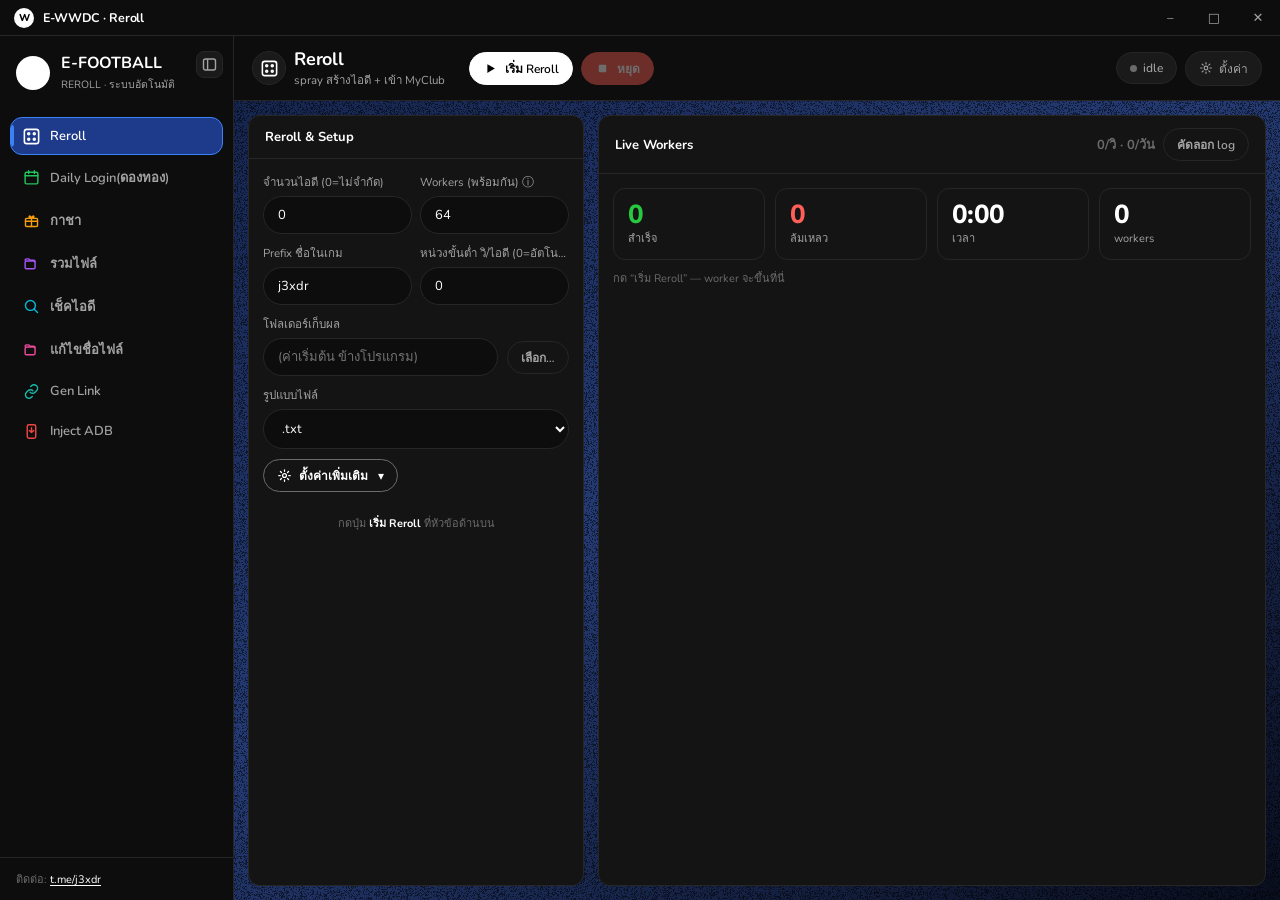
==== pes_api/gui/index.html @ 2d71044d "gui: collapsible sidebar rail + dithered work-area background - Sidebar collapses to a minimal icon-" ====
<!doctype html>
<html lang="th" data-theme="dark">
<head>
<meta charset="utf-8">
<meta name="viewport" content="width=device-width, initial-scale=1">
<title>E-FOOTBALL REROLL</title>
<link href="https://fonts.googleapis.com/css2?family=Nunito:wght@400;500;600;700;800&family=JetBrains+Mono:wght@400;500;600&display=swap" rel="stylesheet">
<style>
  /* ===== Ollama-style tokens. Terminal trio (g/r/y) + neutral grays. ===== */
  :root{
    --g:#27c93f; --r:#ff5f56; --y:#ffbd2e; --b:#9aa0a6; --p:#9aa0a6;
    --radius:12px; --radius-sm:10px; --trans:all .16s ease;
    --disp:'Nunito','SF Pro Rounded',system-ui,-apple-system,sans-serif;
    --mono:'JetBrains Mono',ui-monospace,SFMono-Regular,Menlo,Consolas,monospace;
    /* terminal (worker) surface — dark in BOTH themes, the one "look here" surface */
    --term:#1b1b1b; --term2:#1f1f1f; --term-bd:#2a2a2a; --term-tx:#d8d8d8; --term-mut:rgba(255,255,255,.5);
  }
  /* DARK = default */
  :root,:root[data-theme="dark"]{
    --bg:#0d0d0d; --bg2:#141414; --bg3:#1b1b1b;
    --glass:#141414; --glass2:#1a1a1a;
    --border:#262626; --txt:#ffffff; --txt2:#a3a3a3; --txt3:#6b6b6b;
    --fieldbg:#0d0d0d;
    --pill-bg:#ffffff; --pill-fg:#000000; --pill-press:#dcdcdc;
    --d1:#101c3e; --d2:#243a72; --d3:#090d1c; --dgrain:#5f80c8; --dga:.5;
  }
  :root[data-theme="light"]{
    --bg:#ffffff; --bg2:#ffffff; --bg3:#fafafa;
    --glass:#ffffff; --glass2:#fafafa;
    --border:#e5e5e5; --txt:#000000; --txt2:#737373; --txt3:#a3a3a3;
    --fieldbg:#ffffff;
    --pill-bg:#000000; --pill-fg:#ffffff; --pill-press:#090909;
    --d1:#cbd8e2; --d2:#dde7ed; --d3:#c0cdd8; --dgrain:#93a9bd; --dga:.5;
  }
  *,*::before,*::after{box-sizing:border-box;margin:0;padding:0}
  html,body{height:100%;background:var(--bg);color:var(--txt);
    font-family:var(--disp);font-size:13.5px;overflow:hidden}
  body{display:flex;flex-direction:column}  /* no theme-fade: body faded slower than its children = flicker */
  .orb2{display:none}
  a{color:var(--txt);text-decoration:underline;text-underline-offset:2px}
  ::-webkit-scrollbar{width:6px;height:6px}::-webkit-scrollbar-thumb{background:var(--border);border-radius:9999px}

  .app{position:relative;z-index:1;flex:1;min-height:0;display:grid;grid-template-columns:234px 1fr}

  .side{display:flex;flex-direction:column;background:var(--bg);border-right:1px solid var(--border);overflow:hidden}
  .side-brand{display:flex;align-items:center;gap:11px;padding:16px 16px 14px}
  .logo{width:34px;height:34px;border-radius:9999px;overflow:hidden;display:flex;align-items:center;justify-content:center;
    background:var(--pill-bg);color:var(--pill-fg);flex-shrink:0;font-family:var(--disp);font-weight:800}
  .logo img{width:34px;height:34px;object-fit:cover}
  .side-brand h1{font-size:16px;font-weight:700;letter-spacing:-.01em;color:var(--txt)}
  .side-brand small{color:var(--txt2);font-size:10.5px}
  .nav{flex:1;overflow-y:auto;padding:10px}
  .navitem{display:flex;align-items:center;gap:10px;width:100%;padding:9px 12px;border-radius:12px;border:1px solid transparent;
    position:relative;overflow:hidden;background:transparent;color:var(--txt2);cursor:pointer;font-size:13px;font-weight:600;
    text-align:left;margin-bottom:2px;font-family:var(--disp);
    transition:background .25s ease,border-color .25s ease,color .2s ease,transform .18s ease}
  /* left accent bar (slides in when active) */
  .navitem::before{content:"";position:absolute;left:0;top:50%;height:62%;width:3px;border-radius:0 3px 3px 0;
    background:var(--nav,var(--txt3));transform:translateY(-50%) scaleY(0);transform-origin:center;
    transition:transform .28s cubic-bezier(.34,1.3,.5,1)}
  .navitem.on::before{transform:translateY(-50%) scaleY(1)}
  .navitem:hover{background:var(--glass2);color:var(--txt)}
  /* ACTIVE: bright coloured frame + a DARK fill of the item's colour (readable white
     text in both light & dark themes — a 20% tint on white made white text vanish) */
  .navitem.on{border-color:var(--nav);color:#fff;background:var(--navbg,#1f2430)}
  .navitem.on .ic{color:#fff;transform:scale(1.12)}
  .navitem .em{font-size:15px;width:18px;text-align:center}
  .side-foot{padding:12px 16px;border-top:1px solid var(--border);color:var(--txt3);font-size:11px}
  /* ---- collapsible rail ---- */
  .side-brand{position:relative}
  .railtog{position:absolute;right:10px;top:15px;width:27px;height:27px;display:flex;align-items:center;justify-content:center;
    border-radius:8px;border:1px solid var(--border);background:var(--glass2);color:var(--txt2);cursor:pointer;transition:background .15s,color .15s;flex:none}
  .railtog:hover{background:var(--bg3);color:var(--txt)}
  .app.rail{grid-template-columns:62px 1fr}
  .app.rail .side-brand{justify-content:center;padding:15px 0 13px}
  .app.rail .side-brand>div,.app.rail .side-brand .logo{display:none}
  .app.rail .railtog{position:static}
  .app.rail .nav{padding:10px 8px}
  .app.rail .navitem{font-size:0;gap:0;justify-content:center;padding:11px 0}
  .app.rail .navitem::before{display:none}
  .app.rail .side-foot{font-size:0;padding:12px 0;text-align:center}
  .side,.app.rail .side{transition:none}
  /* ---- dithered work-area background ---- */
  #dither{position:fixed;inset:0;z-index:0;pointer-events:none;background:var(--bg)}
  #dither svg{width:100%;height:100%;display:block}
  .main{background:transparent}
  .topbar{background:transparent}

  .main{display:flex;flex-direction:column;overflow:hidden}
  .topbar{display:flex;align-items:center;gap:8px;row-gap:8px;flex-wrap:wrap;padding:11px 18px;border-bottom:1px solid var(--border);background:var(--bg)}
  .pg-ic{width:34px;height:34px;border-radius:9999px;display:flex;align-items:center;justify-content:center;font-size:16px;background:var(--glass2);border:1px solid var(--border)}
  .pg-h{font-size:18px;font-weight:700;letter-spacing:-.01em;font-family:var(--disp)}.pg-sub{color:var(--txt2);font-size:11.5px}
  .pill{display:inline-flex;align-items:center;gap:6px;padding:7px 13px;border-radius:9999px;background:var(--glass2);border:1px solid var(--border);font-size:12px;font-weight:500;color:var(--txt2);cursor:default;white-space:nowrap}
  .pill.click{cursor:pointer}.pill.click:hover{border-color:var(--txt3);color:var(--txt)}
  .pill.ok{color:var(--txt);border-color:var(--border)}.pill.ok .dot{background:var(--g)}
  .pill.bad{color:var(--r);border-color:rgba(255,95,86,.4)}
  .dot{width:7px;height:7px;border-radius:9999px;background:var(--txt3)}
  .dot.live{background:var(--g);box-shadow:0 0 0 3px rgba(39,201,63,.18);animation:pulse 1.4s infinite}
  @keyframes pulse{0%,100%{opacity:1}50%{opacity:.5}}

  .panels{flex:1;overflow:hidden}
  .panel{display:none;height:100%}.panel.on{display:flex;flex-direction:column;overflow:hidden}
  .card{background:var(--glass);border:1px solid var(--border);border-radius:var(--radius);display:flex;flex-direction:column;overflow:hidden;min-height:0}
  .chead{padding:12px 16px;border-bottom:1px solid var(--border);font-size:13px;font-weight:700;letter-spacing:0;text-transform:none;color:var(--txt);display:flex;align-items:center;justify-content:space-between;gap:8px;flex-shrink:0;font-family:var(--disp)}
  .chead .l{display:flex;align-items:center;gap:8px}.chead .d{display:none}
  .cbody{padding:14px;overflow:auto;display:flex;flex-direction:column;gap:10px}
  .field{display:flex;flex-direction:column;gap:5px;min-width:0}.field label{font-size:11.5px;color:var(--txt2);white-space:nowrap;overflow:hidden;text-overflow:ellipsis}
  input,select,textarea{width:100%;box-sizing:border-box;max-width:100%}
  input,select{background:var(--fieldbg);border:1px solid var(--border);border-radius:9999px;padding:9px 14px;color:var(--txt);font-size:13px;outline:none;font-family:var(--disp);transition:var(--trans)}
  select{cursor:pointer}
  .grid2{min-width:0}.grid2>*{min-width:0}
  input:focus,select:focus,textarea:focus{border-color:var(--txt3);box-shadow:0 0 0 2px rgba(59,130,246,.28)}
  .grid2{display:grid;grid-template-columns:1fr 1fr;gap:8px}
  /* option = bordered pill with an iOS toggle (label left, switch pinned right) */
  .chk{display:flex;flex-direction:row-reverse;align-items:center;justify-content:space-between;gap:12px;
    margin:5px 0;font-size:12px;color:var(--txt);cursor:pointer;border:1px solid var(--border);
    background:var(--glass2);border-radius:10px;padding:10px 13px;line-height:1.35;text-align:left}
  /* in a vertical option stack every toggle is the SAME full width → switches line up */
  .cbody>.chk,.wrap>.chk,.togcol>.chk{width:100%;box-sizing:border-box}
  .togcol{display:flex;flex-direction:column;gap:0}
  .chk:hover{border-color:var(--txt2)}
  .chk>span.lbl{flex:1;min-width:0}
  .chk input[type=checkbox]{appearance:none;-webkit-appearance:none;margin:0;flex:none;
    width:34px;height:19px;border-radius:999px;background:var(--border);position:relative;
    cursor:pointer;transition:background .18s ease}
  .chk input[type=checkbox]::after{content:"";position:absolute;top:2px;left:2px;width:15px;height:15px;
    border-radius:50%;background:#fff;box-shadow:0 1px 2px rgba(0,0,0,.35);transition:transform .18s ease}
  .chk input[type=checkbox]:checked{background:var(--g)}
  .chk input[type=checkbox]:checked::after{transform:translateX(15px)}
  .btn{display:inline-flex;align-items:center;justify-content:center;gap:6px;padding:9px 18px;border-radius:9999px;border:1px solid transparent;font-size:13px;font-weight:600;cursor:pointer;transition:var(--trans);font-family:var(--disp)}
  .btn:active{background:var(--pill-press)}.btn:disabled{opacity:.38;cursor:not-allowed}
  .btn-primary{background:var(--pill-bg);border-color:var(--pill-bg);color:var(--pill-fg)}
  .btn-primary:active{background:var(--pill-press);border-color:var(--pill-press)}
  .btn-danger{background:var(--r);border-color:var(--r);color:#fff}
  .btn-danger:active{background:#d8433b;border-color:#d8433b}
  .btn-danger:disabled{opacity:.4}
  .btn-outline{background:transparent;border-color:var(--txt3);color:var(--txt)}
  .btn-outline:active{background:var(--glass2)}
  .btn-ghost{background:transparent;border-color:var(--border);color:var(--txt2)}
  .btn-ghost:active{background:var(--glass2)}
  .btn-sm{padding:6px 13px;font-size:12px}.row{display:flex;gap:9px;align-items:center;flex-wrap:wrap}
  .hint{color:var(--txt3);font-size:11px;line-height:1.5}

  .two{flex:1;display:grid;grid-template-columns:336px 1fr;grid-template-rows:minmax(0,1fr);gap:14px;padding:14px;overflow:hidden}
  .two>.card{min-height:0}
  .stats{display:grid;grid-template-columns:repeat(4,1fr);gap:10px}
  .stat{background:var(--glass);border:1px solid var(--border);border-radius:12px;padding:12px 14px}
  .stat b{font-size:26px;font-weight:800;display:block;line-height:1.05;letter-spacing:-.02em;color:var(--txt);font-family:var(--disp)}.stat small{color:var(--txt2);font-size:11px}
  .stat.ok b{color:var(--g)}.stat.err b{color:var(--r)}.stat.p b{color:var(--txt)}.stat.b b{color:var(--txt)}
  #gridwrap{flex:1;overflow:auto;min-height:0}
  #grid{display:grid;gap:9px;grid-template-columns:repeat(auto-fill,minmax(220px,1fr))}
  /* worker panes: the single dark terminal surface, both themes */
  .pane{background:var(--term);border:1px solid var(--term-bd);border-radius:11px;display:flex;flex-direction:column;height:168px;overflow:hidden}
  .pane .ph{padding:7px 11px;border-bottom:1px solid var(--term-bd);display:flex;justify-content:space-between;font-size:11px;font-weight:600;color:var(--term-mut);font-family:var(--mono)}
  .pane .ph b{color:var(--g)}
  .logarea{flex:1;overflow-y:auto;background:#111;padding:6px 9px;font-family:var(--mono);font-size:10.5px;line-height:1.4;color:var(--term-tx)}
  .ll{display:block}.ll.ok{color:var(--g)}.ll.err{color:var(--r)}.ll.info{color:var(--term-mut)}

  .wrap{padding:16px;flex:1;overflow:auto;display:flex;flex-direction:column;gap:12px}
  .biglog{flex:1;min-height:160px;background:var(--term);border:1px solid var(--term-bd);border-radius:11px;padding:10px 12px;overflow-y:auto;font-family:var(--mono);font-size:11.5px;line-height:1.5;color:var(--term-tx)}
  .biglog .ll.info{color:var(--term-mut)}
  table{width:100%;border-collapse:collapse;font-size:12px}
  th{color:var(--txt2);text-align:left;padding:8px;font-size:11px;font-weight:700;border-bottom:1px solid var(--border)}
  td{padding:8px;border-bottom:1px solid var(--border);color:var(--txt2)}
  .pbar{height:6px;background:var(--glass2);border:1px solid var(--border);border-radius:9999px;overflow:hidden}
  .pbar > i{display:block;height:100%;width:0;background:var(--txt);transition:width .25s}

  /* login gate */
  .gate{position:fixed;inset:0;z-index:50;display:flex;align-items:center;justify-content:center;background:var(--bg)}
  .gate .box{width:400px;max-width:92vw;background:var(--bg2);border:1px solid var(--border);border-radius:16px;padding:34px 30px;text-align:center}
  .gate .logo{width:52px;height:52px;border-radius:9999px;margin:0 auto 16px}
  .gate .logo img{width:52px;height:52px}
  .gate h2{font-size:24px;font-weight:700;letter-spacing:-.01em;margin-bottom:6px;color:var(--txt);font-family:var(--disp)}
  .gate p{color:var(--txt2);font-size:13px;margin-bottom:20px;line-height:1.6}
  .gate .st{font-size:12px;margin-top:16px;min-height:18px;color:var(--txt2)}
  /* split login screen — no cards, a center divider, pure-black bg, cmd/glitch flair */
  .gate{background:#05060a}
  .gatewrap{display:flex;gap:0;align-items:stretch;max-width:1040px;width:94vw;min-height:460px}
  .gate .box{margin:0;flex:1;background:transparent;border:none;border-radius:0;padding:52px 56px;
    display:flex;flex-direction:column;justify-content:center;text-align:left}
  .gate .box.login{align-items:flex-start}
  .gate .box.patch{border-left:1px solid var(--border);justify-content:flex-start}
  .gate .logo{margin:0 0 22px}
  .gate .logo,.gate .logo img{width:60px;height:60px}
  .gate h2{font-size:36px;letter-spacing:.02em;margin-bottom:8px}
  .gate .box.login p{font-size:13px;margin-bottom:22px}
  .gate .box.login .btn{width:100%;max-width:360px}
  /* Discord login button: black by default, Discord blurple on hover + white logo */
  .gdbtn{background:#0e0f14;color:#e9eaf0;border:1px solid var(--border);
    display:flex;align-items:center;justify-content:center;gap:10px;
    transition:background .16s ease,border-color .16s ease,color .16s ease}
  .gdbtn .dc{width:22px;height:22px;flex:none;fill:currentColor;stroke:none;transition:fill .16s ease}
  .gdbtn:hover{background:#5865F2;border-color:#5865F2;color:#fff;box-shadow:0 6px 20px rgba(88,101,242,.35)}
  .gate .box.login .st{text-align:left}
  .cmdline{font-family:ui-monospace,Consolas,"Courier New",monospace;font-size:12.5px;
    color:var(--g);margin-bottom:18px;letter-spacing:.03em;min-height:16px}
  .cmdline .tw{display:inline-block;overflow:hidden;white-space:nowrap;vertical-align:bottom;
    animation:tw 1.5s steps(26) 1 both}
  .cmdline .cur{display:inline-block;width:7px;height:13px;margin-left:2px;background:var(--g);
    vertical-align:middle;animation:blink 1.05s steps(1) infinite}
  @keyframes tw{from{width:0}to{width:23ch}}
  @keyframes blink{50%{opacity:0}}
  /* glitch: idle 92% of a 5s loop, brief RGB-split burst — transform/text-shadow only (GPU, cheap) */
  .glitch{animation:gl 5s steps(1) infinite}
  @keyframes gl{0%,92%,100%{transform:none;text-shadow:none}
    93%{transform:translate(-2px,0);text-shadow:2px 0 #16e0ff,-2px 0 #ff3bd4}
    95%{transform:translate(2px,0);text-shadow:-2px 0 #16e0ff,2px 0 #ff3bd4}
    97%{transform:translate(-1px,0);text-shadow:1px 0 #16e0ff,-1px 0 #ff3bd4}98%{transform:none;text-shadow:none}}
  @media(prefers-reduced-motion:reduce){.glitch,.cmdline .tw,.cmdline .cur{animation:none}.cmdline .tw{width:auto}}
  .gate .box.patch h3{font-family:var(--disp);font-size:22px;color:var(--txt);margin-bottom:2px}
  .gate .box.patch .pv{font-size:12px;color:var(--g);margin-bottom:14px;font-family:ui-monospace,Consolas,monospace}
  .notes{font-size:13px;color:var(--txt2);line-height:1.7;white-space:pre-wrap;overflow:auto;flex:1;min-height:150px;max-height:330px}
  .gate .box.patch .vm{margin-top:16px;font-size:12.5px}
  @media(max-width:760px){.gatewrap{flex-direction:column;min-height:0;max-height:94vh;overflow:auto}
    .gate .box{padding:32px 30px}.gate .box.patch{border-left:none;border-top:1px solid var(--border)}}
  .pmodal{position:fixed;inset:0;z-index:60;background:rgba(0,0,0,.62);display:none;align-items:center;justify-content:center}
  .pmodal .pbox{width:640px;max-width:92vw;max-height:84vh;background:var(--bg2);border:1px solid var(--border);border-radius:14px;display:flex;flex-direction:column;overflow:hidden}
  .pmodal .ph{display:flex;justify-content:space-between;align-items:center;padding:16px 20px;border-bottom:1px solid var(--border);font-family:var(--disp);font-size:17px;color:var(--txt)}
  .pmodal .pb{padding:8px 20px 20px;overflow:auto}
  .pmodal .rel{padding:14px 0;border-bottom:1px solid var(--border)}
  .pmodal .rel h4{font-size:14px;color:var(--txt);margin:0 0 2px}
  .pmodal .rel .d{font-size:11px;color:var(--txt2);margin-bottom:6px}
  .pmodal .rel .n{font-size:12.5px;color:var(--txt2);line-height:1.6;white-space:pre-wrap}
  /* rich "เช็คไอดี" view */
  .mini{font-size:11.5px;color:var(--txt2);display:inline-flex;align-items:center;gap:5px;white-space:nowrap;flex:none}
  .mini input[type=checkbox]{width:15px;height:15px;flex:none;accent-color:var(--g);margin:0}
  /* player-search bento grid (image mode) */
  .pfgrid{display:grid;grid-template-columns:repeat(auto-fill,minmax(96px,1fr));gap:9px}
  .pfcell{position:relative;border:2px solid var(--border);border-radius:9px;overflow:hidden;cursor:pointer;
    background:var(--bg2);transition:var(--trans)}
  .pfcell:hover{border-color:var(--txt2)}
  .pfcell.on{border-color:var(--g);box-shadow:0 0 0 2px rgba(52,199,89,.35)}
  .pfcell img{width:100%;aspect-ratio:3/4;object-fit:cover;display:block;background:var(--bg2)}
  .pfcell .pfnm{padding:4px 6px;font-size:10.5px;line-height:1.25;color:var(--txt);white-space:nowrap;overflow:hidden;text-overflow:ellipsis}
  .pfcell .pfmeta{padding:0 6px 5px;font-size:9.5px;color:var(--txt3);display:flex;justify-content:space-between;gap:4px}
  .pfcell .pfck{position:absolute;top:5px;right:5px;width:20px;height:20px;border-radius:50%;background:rgba(0,0,0,.55);
    display:flex;align-items:center;justify-content:center;color:#fff;font-size:12px;opacity:0;transition:var(--trans)}
  .pfcell.on .pfck{opacity:1;background:var(--g)}
  /* settings popup */
  .setsec{background:var(--glass2);border:1px solid var(--border);border-radius:12px;padding:10px 13px}
  .setlbl{font-size:10.5px;font-weight:700;letter-spacing:.05em;text-transform:uppercase;color:var(--txt3);margin-bottom:7px}
  .setrow{display:flex;align-items:center;justify-content:space-between;gap:12px;padding:6px 0;font-size:13px;color:var(--txt)}
  .setrow+.setrow{border-top:1px solid var(--border)}
  /* collapsible "more settings" */
  .morewrap{flex-direction:column;gap:10px;animation:moreIn .22s ease}
  @keyframes moreIn{from{opacity:0;transform:translateY(-4px)}to{opacity:1;transform:none}}
  .moretog .caret{display:inline-block;margin-left:4px;transition:transform .2s ease}
  .moretog.open{border-color:var(--txt3);color:var(--txt)}
  .mini input[type=number],.mini input[type=text]{padding:4px 7px;font-size:12px}
  .rchip{display:inline-block;padding:4px 10px;border-radius:999px;border:1px solid var(--border);
    background:var(--glass2);color:var(--txt2);font-size:11.5px;cursor:pointer;user-select:none;margin:2px}
  .rchip.on{background:var(--g);border-color:var(--g);color:#04120a;font-weight:600}
  .crow2{display:flex;align-items:center;gap:12px;padding:8px 12px;border:1px solid var(--border);
    background:var(--glass2);border-radius:10px;height:80px;box-sizing:border-box}
  /* virtualized list: rows absolutely positioned inside #c_virt (only visible ones exist) */
  #c_virt{position:relative;width:100%}
  #c_virt>.crow2{position:absolute;left:0;right:0}
  /* virtualized Gen Link list */
  #gl_virt{position:relative;width:100%}
  .glrow{position:absolute;left:0;right:0;height:48px;box-sizing:border-box;display:flex;align-items:center;gap:12px;padding:0 10px;border-bottom:1px solid var(--border)}
  .glrow .glc1{width:150px;flex:none;font-family:ui-monospace,Consolas,monospace;font-size:12px;color:var(--txt)}
  .glrow .glc2{flex:1;min-width:0;font-size:12px;overflow:hidden;text-overflow:ellipsis;white-space:nowrap}
  .glrow .glc3{width:120px;flex:none;text-align:right;white-space:nowrap}
  .crow2.sel{border-color:var(--g);box-shadow:0 0 0 1px var(--g) inset}
  .crow2 .cacc{width:150px;flex:none}
  .crow2 .cuc{font-family:ui-monospace,Consolas,monospace;font-size:12.5px;color:var(--txt);font-weight:600}
  .crow2 .cst{font-size:10.5px;margin-top:2px}
  .crow2 .cplayers{flex:1;display:flex;gap:5px;overflow:hidden;min-width:0}
  .pcar{width:40px;height:52px;border-radius:5px;background:var(--bg2);flex:none;position:relative;
    border:1px solid var(--border);overflow:hidden}
  .pcar img{width:100%;height:100%;object-fit:cover;object-position:top center;display:block;opacity:0;transition:opacity .2s}
  .pcar.skel{background:linear-gradient(100deg,var(--bg2) 30%,var(--glass2) 50%,var(--bg2) 70%);
    background-size:200% 100%;animation:skel 1.1s linear infinite}
  @keyframes skel{to{background-position:-200% 0}}
  .pcar .po{position:absolute;bottom:0;right:0;background:rgba(0,0,0,.72);color:#fff;font-size:9px;
    padding:0 3px;border-radius:4px 0 0 0}
  .crow2 .cres{width:120px;flex:none;text-align:right;font-size:12px}
  .crow2 .cres b{color:var(--g)}
  .crow2 .clink{width:140px;flex:none;text-align:right}
  .crow2 .clink a{font-size:11px;word-break:break-all}
  .crow2 input[type=checkbox]{width:16px;height:16px;flex:none;accent-color:var(--g)}
  #cards_grid{display:flex;flex-direction:column;gap:14px}
  #cards_grid .pcar{width:74px;height:96px;cursor:zoom-in}
  .cards-gh{font-size:13px;font-weight:600;color:var(--g);margin-bottom:6px;border-bottom:1px solid var(--border);padding-bottom:4px}
  .cards-grp{display:grid;grid-template-columns:repeat(auto-fill,74px);gap:10px}
  .pickwrap{display:flex;flex-direction:column;gap:6px;background:var(--glass2);border:1px solid var(--border);border-radius:10px;padding:10px;margin-top:4px}
  .pkpack{font-size:11px;font-weight:700;color:var(--txt);margin:6px 0 2px}
  .pkrow{display:flex;align-items:center;gap:7px;font-size:12px;color:var(--txt);padding:2px 0}
  /* gacha pack picker modal */
  .pkmodal{position:fixed;inset:0;z-index:70;display:flex;align-items:center;justify-content:center;background:rgba(0,0,0,.55)}
  .pkbox{width:min(1860px,96vw);height:min(94vh,1040px);background:var(--bg2);border:1px solid var(--border);border-radius:16px;display:flex;flex-direction:column;overflow:hidden;box-shadow:0 20px 60px rgba(0,0,0,.4)}
  .pkhead{display:flex;align-items:center;justify-content:space-between;padding:16px 18px;border-bottom:1px solid var(--border);font-weight:700;font-family:var(--disp)}
  .pkhead button{background:none;border:none;color:var(--txt2);font-size:19px;cursor:pointer}
  .pkbody{flex:1;overflow:auto;padding:16px;display:grid;grid-template-columns:var(--ppr,repeat(auto-fill,minmax(380px,1fr)));gap:14px;align-content:start}
  .pkfoot{display:flex;align-items:center;justify-content:space-between;padding:14px 18px;border-top:1px solid var(--border)}
  .pkpk{background:var(--glass);border:1px solid var(--border);border-radius:12px;padding:14px;display:flex;flex-direction:column;gap:11px;min-width:0}
  .pkpk-h{font-size:13.5px;font-weight:700;color:var(--txt);line-height:1.35;font-family:var(--disp)}.pkpk-h.nf{color:var(--txt2)}
  .pkcards{display:grid;grid-template-columns:repeat(auto-fill,minmax(128px,1fr));gap:10px}
  .pkcard{position:relative;border:1px solid var(--border);border-radius:11px;overflow:hidden;cursor:pointer;background:var(--bg3);transition:var(--trans)}
  .pkcard:hover{border-color:var(--txt3)}
  .pkcard.sel{border-color:var(--txt);box-shadow:0 0 0 2px var(--txt) inset}
  .pkcard input{position:absolute;top:7px;left:7px;width:19px;height:19px;z-index:2;pointer-events:none;accent-color:var(--pill-bg)}
  .pkeye{position:absolute;top:6px;right:6px;z-index:3;width:26px;height:26px;border:none;border-radius:9999px;background:rgba(0,0,0,.55);color:#fff;display:flex;align-items:center;justify-content:center;cursor:pointer;padding:0}
  .pkeye:hover{background:rgba(0,0,0,.8)}.pkeye svg{width:16px;height:16px}
  .pkcard .pimg{height:148px;background:#0a0a0a center/contain no-repeat;display:flex;align-items:center;justify-content:center;color:var(--txt3);font-size:34px}
  .pkcard .pimg .ic{width:38px;height:38px}
  .lb .lbimg .ic{width:74px;height:74px}
  .pkcard .ov{position:absolute;top:34px;right:8px;font-weight:800;font-size:19px;color:var(--y);text-shadow:0 1px 4px #000}
  .pkcard .pn{padding:7px 9px 1px;font-size:12.5px;font-weight:700;color:var(--txt);white-space:nowrap;overflow:hidden;text-overflow:ellipsis}
  .pkcard .pp{padding:0 9px 8px;font-size:11px;color:var(--txt3)}
  .pktoggle{align-self:flex-start;font-size:12px;color:var(--txt2);background:none;border:1px dashed var(--border);border-radius:9999px;padding:6px 14px;cursor:pointer}
  /* lightbox: single card */
  .lb{position:fixed;inset:0;z-index:80;display:none;align-items:center;justify-content:center;background:rgba(0,0,0,.88)}
  .lb .lbin{text-align:center}
  .lb .lbimg{width:min(420px,88vw);height:min(560px,70vh);background:#0a0a0a center/contain no-repeat;border:1px solid var(--term-bd);border-radius:14px;display:flex;align-items:center;justify-content:center;color:var(--txt3);font-size:80px}
  .lb .lbcap{margin-top:14px;font-size:17px;font-weight:700;color:#fff}
  .lb .lbx{margin-top:12px}
  /* scan loading overlay */
  .scanov{position:fixed;inset:0;z-index:85;display:none;flex-direction:column;align-items:center;justify-content:center;gap:16px;background:rgba(0,0,0,.55)}
  .spin{width:46px;height:46px;border:3px solid var(--border);border-top-color:var(--txt);border-radius:9999px;animation:spin .9s linear infinite}
  @keyframes spin{to{transform:rotate(360deg)}}

  /* ===== custom themed title bar (frameless window) ===== */
  .titlebar{height:36px;flex-shrink:0;display:flex;align-items:stretch;background:var(--bg);border-bottom:1px solid var(--border);user-select:none;-webkit-user-select:none;z-index:1000}
  .tb-drag{flex:1;display:flex;align-items:center;gap:9px;padding:0 14px;min-width:0}
  .tb-mk{width:20px;height:20px;border-radius:9999px;background:var(--pill-bg);color:var(--pill-fg);display:grid;place-items:center;font-size:10px;font-weight:800;font-family:var(--disp);flex-shrink:0}
  .tb-title{font-weight:700;font-size:12.5px;color:var(--txt);font-family:var(--disp);letter-spacing:-.01em;white-space:nowrap;overflow:hidden;text-overflow:ellipsis}
  .wbtn{width:44px;border:0;background:transparent;color:var(--txt2);font-size:13px;cursor:pointer;display:grid;place-items:center;font-family:var(--disp)}
  .wbtn:hover{background:var(--glass2);color:var(--txt)}
  .wbtn.cls:hover{background:#e81123;color:#fff}
  .tb-mk img{width:20px;height:20px;border-radius:9999px;object-fit:cover}
  /* vector icons (no emoji) */
  .ic{width:16px;height:16px;flex:none;display:inline-block;vertical-align:-3px;stroke:currentColor;fill:none;stroke-width:2;stroke-linecap:round;stroke-linejoin:round}
  .ic.sol{fill:currentColor;stroke:none}
  .navitem .ic{width:17px;height:17px;vertical-align:-4px;color:var(--nav);transition:color .2s ease,transform .2s cubic-bezier(.34,1.3,.5,1)}
  /* two tokens per menu item: --nav (bright: icon/accent/border) + --navbg (dark fill
     for the active state → white text stays readable in BOTH light & dark themes) */
  .navitem[data-tab="reroll"]{--nav:#3b82f6;--navbg:#1e3a8a}
  .navitem[data-tab="daily"]{--nav:#22c55e;--navbg:#166534}
  .navitem[data-tab="gacha"]{--nav:#f59e0b;--navbg:#8a5a06}
  .navitem[data-tab="merge"]{--nav:#a855f7;--navbg:#6b21a8}
  .navitem[data-tab="check"]{--nav:#06b6d4;--navbg:#155e75}
  .navitem[data-tab="rename"]{--nav:#ec4899;--navbg:#9d174d}
  .navitem[data-tab="genlink"]{--nav:#14b8a6;--navbg:#115e59}
  .navitem[data-tab="inject"]{--nav:#ef4444;--navbg:#991b1b}
  .pg-ic .ic{width:19px;height:19px;vertical-align:-4px}
  .btn .ic{width:15px;height:15px;vertical-align:-2px;margin-right:1px}
  .pill .ic{width:14px;height:14px;vertical-align:-2px}
  /* frameless resize grips (WebView2 has no native resize border) */
  .rsz{position:fixed;z-index:1002;background:transparent}
  .rsz.n{top:0;left:8px;right:8px;height:4px;cursor:ns-resize}
  .rsz.s{bottom:0;left:8px;right:8px;height:5px;cursor:ns-resize}
  .rsz.e{top:8px;bottom:8px;right:0;width:5px;cursor:ew-resize}
  .rsz.w{top:8px;bottom:8px;left:0;width:5px;cursor:ew-resize}
  .rsz.ne{top:0;right:0;width:11px;height:11px;cursor:nesw-resize}
  .rsz.nw{top:0;left:0;width:11px;height:11px;cursor:nwse-resize}
  .rsz.se{bottom:0;right:0;width:13px;height:13px;cursor:nwse-resize}
  .rsz.sw{bottom:0;left:0;width:11px;height:11px;cursor:nesw-resize}
  /* overlays sit below the title bar so it stays usable */
  .gate,.pkmodal,.lb,.scanov,.forcebox{top:36px}
  /* forced-update block screen */
  .forcebox{position:fixed;left:0;right:0;bottom:0;z-index:900;display:none;flex-direction:column;align-items:center;justify-content:center;gap:16px;text-align:center;background:var(--bg);padding:30px}
  .forcebox .fb-ic{font-size:42px}
  .forcebox h2{font-size:23px;font-weight:700;color:var(--txt);font-family:var(--disp)}
  .forcebox p{color:var(--txt2);font-size:13.5px;max-width:440px;line-height:1.65}
  .forcebox .fb-ver{font-family:var(--mono);font-size:12px;color:var(--txt3)}
</style>
</head>
<body>
<div class="orb2"></div>
<!-- dithered work-area background (ordered-dither grain over a themed gradient) -->
<div id="dither" aria-hidden="true"><svg viewBox="0 0 1200 800" preserveAspectRatio="xMidYMid slice" xmlns="http://www.w3.org/2000/svg">
  <defs>
    <linearGradient id="dg" x1="0" y1="0" x2="1" y2="1">
      <stop offset="0" style="stop-color:var(--d1)"/>
      <stop offset="0.52" style="stop-color:var(--d2)"/>
      <stop offset="1" style="stop-color:var(--d3)"/>
    </linearGradient>
    <filter id="dgrain" x="0" y="0" width="100%" height="100%" color-interpolation-filters="sRGB">
      <feTurbulence type="fractalNoise" baseFrequency="0.62" numOctaves="2" seed="11" stitchTiles="stitch" result="n"/>
      <feColorMatrix in="n" type="matrix" values="0 0 0 0 0 0 0 0 0 0 0 0 0 0 0 0 0 0 1 0" result="na"/>
      <feComponentTransfer in="na" result="d"><feFuncA type="discrete" tableValues="0 0 0 1 0 0 1 0 0 1"/></feComponentTransfer>
      <feComposite operator="in" in="d" in2="SourceGraphic"/>
    </filter>
  </defs>
  <rect width="1200" height="800" fill="url(#dg)"/>
  <rect width="1200" height="800" fill="var(--dgrain)" filter="url(#dgrain)" opacity="var(--dga)"/>
</svg></div>

<!-- icon sprite (replaces all emoji — stroke=currentColor) -->
<svg width="0" height="0" style="position:absolute" aria-hidden="true"><defs>
<symbol id="ic-reroll" viewBox="0 0 24 24"><rect x="3" y="3" width="18" height="18" rx="3"/><circle cx="8.5" cy="8.5" r="1.2"/><circle cx="15.5" cy="15.5" r="1.2"/><circle cx="15.5" cy="8.5" r="1.2"/><circle cx="8.5" cy="15.5" r="1.2"/></symbol>
<symbol id="ic-daily" viewBox="0 0 24 24"><rect x="3" y="4.5" width="18" height="16.5" rx="2"/><path d="M3 9.5h18M8 2.5v4M16 2.5v4"/></symbol>
<symbol id="ic-gacha" viewBox="0 0 24 24"><rect x="3.5" y="9" width="17" height="11.5" rx="1.5"/><path d="M3.5 13h17M12 9v11.5M12 9c-1.6 0-3.3-.8-3.3-2.4C8.7 5 11 5.3 12 9c1-3.7 3.3-4 3.3-2.4C15.3 8.2 13.6 9 12 9z"/></symbol>
<symbol id="ic-merge" viewBox="0 0 24 24"><path d="M3 7.5a2 2 0 0 1 2-2h3.2l1.8 2H15a2 2 0 0 1 2 2"/><rect x="3" y="8.5" width="14" height="11" rx="2"/></symbol>
<symbol id="ic-check" viewBox="0 0 24 24"><circle cx="10.5" cy="10.5" r="7"/><path d="M20.5 20.5l-5-5"/></symbol>
<symbol id="ic-link" viewBox="0 0 24 24"><path d="M10 13a5 5 0 0 0 7.1 0l2-2a5 5 0 0 0-7.1-7.1l-1.1 1.1"/><path d="M14 11a5 5 0 0 0-7.1 0l-2 2a5 5 0 0 0 7.1 7.1l1.1-1.1"/></symbol>
<symbol id="ic-server" viewBox="0 0 24 24"><path d="M4.5 11.5a10 10 0 0 1 15 0M7.5 14.5a6 6 0 0 1 9 0"/><circle cx="12" cy="18" r="1.3"/></symbol>
<symbol id="ic-inject" viewBox="0 0 24 24"><rect x="6" y="2.5" width="12" height="19" rx="2.5"/><path d="M12 6.5v7M9 10.5l3 3 3-3"/></symbol>
<symbol id="ic-user" viewBox="0 0 24 24"><circle cx="12" cy="8" r="4"/><path d="M4.5 20.5a7.5 7.5 0 0 1 15 0"/></symbol>
<symbol id="ic-moon" viewBox="0 0 24 24"><path d="M21 12.8A9 9 0 1 1 11.2 3a7 7 0 0 0 9.8 9.8z"/></symbol>
<symbol id="ic-sun" viewBox="0 0 24 24"><circle cx="12" cy="12" r="4"/><path d="M12 2v2.5M12 19.5V22M2 12h2.5M19.5 12H22M4.9 4.9l1.8 1.8M17.3 17.3l1.8 1.8M19.1 4.9l-1.8 1.8M6.7 17.3l-1.8 1.8"/></symbol>
<symbol id="ic-update" viewBox="0 0 24 24"><path d="M12 20.5V6M6 11l6-6 6 6"/></symbol>
<symbol id="ic-coin" viewBox="0 0 24 24"><circle cx="12" cy="12" r="8.5"/><path d="M12 7.5v9M9.6 9.3h3.2a1.9 1.9 0 0 1 0 3.8h-2.9"/></symbol>
<symbol id="ic-play" viewBox="0 0 24 24"><path d="M7 5l12 7-12 7z" fill="currentColor" stroke="none"/></symbol>
<symbol id="ic-stop" viewBox="0 0 24 24"><rect x="6" y="6" width="12" height="12" rx="1.5" fill="currentColor" stroke="none"/></symbol>
<symbol id="ic-gear" viewBox="0 0 24 24"><circle cx="12" cy="12" r="3.1"/><path d="M12 2.8v2.4M12 18.8v2.4M21.2 12h-2.4M5.2 12H2.8M18.5 5.5l-1.7 1.7M7.2 16.8l-1.7 1.7M18.5 18.5l-1.7-1.7M7.2 7.2L5.5 5.5"/></symbol>
</defs></svg>

<!-- custom themed title bar (frameless window) -->
<div class="titlebar">
  <div class="tb-drag pywebview-drag-region"><span class="tb-mk"><img src="logo.png" alt="" onerror="this.parentNode.textContent='W'"></span><span class="tb-title">E-WWDC · Reroll</span></div>
  <button class="wbtn" title="ย่อ" onclick="api('win_min')">&#8211;</button>
  <button class="wbtn" title="ขยาย/คืนขนาด" onclick="api('win_max')">&#9633;</button>
  <button class="wbtn cls" title="ปิด" onclick="api('win_close')">&#10005;</button>
</div>
<div class="rsz n" data-dir="n"></div><div class="rsz s" data-dir="s"></div>
<div class="rsz e" data-dir="e"></div><div class="rsz w" data-dir="w"></div>
<div class="rsz ne" data-dir="ne"></div><div class="rsz nw" data-dir="nw"></div>
<div class="rsz se" data-dir="se"></div><div class="rsz sw" data-dir="sw"></div>

<!-- forced update block screen -->
<div class="forcebox" id="forcebox">
  <div class="fb-ic"><svg class="ic" style="width:40px;height:40px;vertical-align:middle"><use href="#ic-update"/></svg></div>
  <h2>ต้องอัปเดตก่อนใช้งาน</h2>
  <p id="fbmsg">มีเวอร์ชันใหม่ออกแล้ว — เวอร์ชันนี้ถูกปิดใช้งาน ต้องอัปเดตเป็นตัวล่าสุดก่อนถึงจะใช้ได้</p>
  <div class="fb-ver" id="fbver"></div>
  <div class="row" style="justify-content:center">
    <button class="btn btn-primary" onclick="api('open_url',window._updurl)">โหลดเวอร์ชันใหม่</button>
    <button class="btn btn-ghost" onclick="api('win_close')">ปิดโปรแกรม</button>
  </div>
</div>

<!-- update notice banner -->
<div id="updbar" style="display:none;flex-shrink:0;z-index:60;align-items:center;gap:12px;justify-content:center;font-size:13px;padding:10px 16px;background:var(--glass2);border-bottom:1px solid var(--border)">
  <span id="updtxt" style="color:var(--txt)"></span>
  <button class="btn btn-primary btn-sm" onclick="api('open_url',window._updurl)">โหลดเวอร์ชันใหม่</button>
  <button class="btn btn-ghost btn-sm" onclick="document.getElementById('updbar').style.display='none'">ภายหลัง</button>
</div>

<!-- LOGIN GATE -->
<div class="gate" id="gate">
  <div class="gatewrap">
    <div class="box login">
      <span class="logo" id="glogo"><img src="logo.png" alt="" onerror="this.remove()"></span>
      <div class="cmdline"><span class="tw">&gt; e-wwdc // authenticating</span><span class="cur"></span></div>
      <h2 class="glitch">E-FOOTBALL REROLL</h2>
      <p>เข้าสู่ระบบด้วย Discord เพื่อตรวจสิทธิ์การเช่า<br>แล้วเริ่มใช้งานได้เลย</p>
      <button class="btn gdbtn" id="gbtn" style="width:100%" onclick="doLogin()"><svg class="dc" viewBox="0 0 24 24" aria-hidden="true"><path d="M19.27 5.33C17.94 4.71 16.5 4.26 15 4a.09.09 0 0 0-.07.03c-.18.33-.39.76-.53 1.09a16.09 16.09 0 0 0-4.8 0c-.14-.34-.35-.76-.54-1.09-.01-.02-.04-.03-.07-.03-1.5.26-2.93.71-4.27 1.33-.01 0-.02.01-.03.02-2.72 4.07-3.47 8.03-3.1 11.95 0 .02.01.04.03.05 1.8 1.32 3.53 2.12 5.24 2.65.03.01.06 0 .07-.02.4-.55.76-1.13 1.07-1.74.02-.04 0-.08-.04-.09-.57-.22-1.11-.48-1.64-.78-.04-.02-.04-.08-.01-.11.11-.08.22-.17.33-.25.02-.02.05-.02.07-.01 3.44 1.57 7.15 1.57 10.55 0 .02-.01.05-.01.07.01.11.09.22.17.33.26.04.03.04.09-.01.11-.52.31-1.07.56-1.64.78-.04.01-.05.06-.04.09.32.61.68 1.19 1.07 1.74.03.01.06.02.09.01 1.72-.53 3.45-1.33 5.25-2.65.02-.01.03-.03.03-.05.44-4.53-.73-8.46-3.1-11.95-.01-.01-.02-.02-.04-.02zM8.52 14.91c-1.03 0-1.89-.95-1.89-2.12s.84-2.12 1.89-2.12c1.06 0 1.9.96 1.89 2.12 0 1.17-.84 2.12-1.89 2.12zm6.97 0c-1.03 0-1.89-.95-1.89-2.12s.84-2.12 1.89-2.12c1.06 0 1.9.96 1.89 2.12 0 1.17-.83 2.12-1.89 2.12z"/></svg><span id="gbtxt">เข้าสู่ระบบด้วย Discord</span></button>
      <div class="st" id="gst"></div>
      <div style="margin-top:14px"><a href="#" onclick="api('open_url','https://crgwwdc.shop/efootball');return false" style="font-size:12px">ต่ออายุ / ซื้อโปรแกรม · crgwwdc.shop/efootball →</a></div>
    </div>
    <div class="box patch">
      <h3>มีอะไรใหม่</h3>
      <div class="pv" id="patchver">กำลังโหลด…</div>
      <div class="notes" id="patchnotes"></div>
      <a href="#" class="vm" id="patchmore" onclick="showAllPatches();return false" style="display:none">ดูเวอร์ชันก่อนหน้า (View more) →</a>
    </div>
  </div>
</div>

<div class="pmodal" id="pmodal">
  <div class="pbox">
    <div class="ph"><span>ประวัติการอัปเดต (Patch Notes)</span><button onclick="closeAllPatches()">✕</button></div>
    <div class="pb" id="patchall"></div>
  </div>
</div>

<div class="pmodal" id="injmodal">
  <div class="pbox" style="width:520px">
    <div class="ph"><span>Inject เข้า ADB — <span id="inj2_uc" style="color:var(--g)"></span></span><button onclick="closeInjModal()">✕</button></div>
    <div class="pb">
      <div class="row" style="align-items:center">
        <button class="btn btn-ghost btn-sm" id="inj2_scan" onclick="injModalRefresh()"><svg class="ic"><use href="#ic-update"/></svg>ค้นหาอุปกรณ์</button>
        <select id="inj2_dev" style="flex:1;min-width:0"></select>
      </div>
      <div class="row" style="flex-wrap:wrap;margin-top:8px">
        <label class="chk"><input id="inj2_backup" type="checkbox" checked> สำรองไอดีเดิม</label>
        <label class="chk"><input id="inj2_clear" type="checkbox" checked> ล้าง device-bind เก่า</label>
        <label class="chk"><input id="inj2_launch" type="checkbox" checked> เปิดเกมหลัง inject</label>
      </div>
      <div class="row" style="margin-top:8px"><button class="btn btn-primary" id="inj2_go" style="width:100%" onclick="injModalGo()"><svg class="ic sol"><use href="#ic-play"/></svg>Inject ไอดีนี้</button></div>
      <div class="biglog" id="inj2_log" style="margin-top:10px;max-height:220px"></div>
    </div>
  </div>
</div>

<div class="pmodal" id="cardsmodal">
  <div class="pbox" style="width:700px">
    <div class="ph"><span>การ์ดทั้งหมด — <span id="cards_uc" style="color:var(--g)"></span></span><button onclick="closeCardsPopup()">✕</button></div>
    <div class="pb"><div id="cards_grid"></div></div>
  </div>
</div>

<div id="scanov" class="scanov"><div class="spin"></div><div id="scantxt" style="color:var(--txt);font-size:14px">กำลังสแกนแพ็ค…</div></div>

<!-- gacha pack picker -->
<div id="pkmodal" class="pkmodal" style="display:none">
  <div class="pkbox">
    <div class="pkhead"><span>เลือกนักเตะที่ต้องการ (กดการ์ด = เลือก)</span>
      <div style="display:flex;align-items:center;gap:12px">
        <label style="font-size:12px;color:var(--txt2);font-weight:400">Pack/แถว
          <select id="pkcols" onchange="setPkCols()" style="width:auto;display:inline-block;padding:4px 8px">
            <option value="auto">อัตโนมัติ</option><option value="1">1</option><option value="2">2</option>
            <option value="3">3</option><option value="4">4</option></select></label>
        <button onclick="closePk()">✕</button></div></div>
    <div class="pkbody" id="pkbody"></div>
    <div class="pkfoot"><span id="pkcount" class="hint">เลือก 0 คน</span>
      <div style="display:flex;align-items:center;gap:12px;flex-wrap:wrap">
        <select id="pk_mode" style="width:auto" title="เงื่อนไขหยุด/เซฟต่อไอดี">
          <option value="any">ได้ตัวใดตัวนึงก็หยุด</option>
          <option value="two">ได้ครบ 2 ตัว</option>
          <option value="all">ได้ครบทุกตัวที่เลือก</option></select>
        <label class="chk"><input id="pk_pay" type="checkbox" checked> ใช้ coin สุ่มต่อ (ไม่จำกัด จนได้/coin หมด)</label>
        <button class="btn btn-ghost btn-sm" onclick="clearPick()">ล้าง</button>
        <button class="btn btn-primary" onclick="donePk()">เลือกเสร็จ</button>
      </div></div>
  </div>
</div>
<!-- player search / multi-select filter (check tab) -->
<div id="pfmodal" class="pkmodal" style="display:none">
  <div class="pkbox" style="width:560px;max-width:94vw">
    <div class="pkhead"><span>ค้นหานักเตะในโฟลเดอร์ (เลือกหลายตัวได้)</span><button onclick="closePlayerFilter()">✕</button></div>
    <div style="padding:10px 14px;display:flex;flex-direction:column;gap:9px;min-height:0">
      <input id="pf_q" placeholder="พิมพ์ชื่อบางส่วน เช่น thi / henry / messi" oninput="renderPFList()" autocomplete="off">
      <div class="row" style="gap:10px;align-items:center;flex-wrap:wrap">
        <span class="mini" style="font-weight:600">เงื่อนไข:</span>
        <label class="mini"><input type="radio" name="pfmode" value="and" checked onchange="window._pfMode='and';renderCheck()"> มีครบทุกตัวที่เลือก</label>
        <label class="mini"><input type="radio" name="pfmode" value="or" onchange="window._pfMode='or';renderCheck()"> มีตัวใดตัวนึง</label>
        <span style="flex:1"></span>
        <label class="mini"><input type="checkbox" id="pf_img" checked onchange="window._pfImg=this.checked;renderPFList();"> แสดงรูป</label>
        <button class="btn btn-ghost btn-sm" onclick="pfClear()">ล้างที่เลือก</button>
      </div>
      <div id="pf_sel" class="row" style="flex-wrap:wrap;gap:5px;min-height:0"></div>
      <div id="pf_list" style="max-height:52vh;overflow:auto;min-height:0"></div>
    </div>
  </div>
</div>
<!-- SETTINGS popup -->
<div class="pmodal" id="setmodal">
  <div class="pbox setbox" style="width:470px;max-width:94vw">
    <div class="ph"><span><svg class="ic" style="vertical-align:-3px"><use href="#ic-gear"/></svg> ตั้งค่า</span><button onclick="closeSettings()">✕</button></div>
    <div class="pb" style="display:flex;flex-direction:column;gap:13px">
      <div class="setsec" style="display:none"><div class="setlbl">บัญชี</div>
        <div class="setrow"><span>ผู้ใช้</span><span class="pill" id="userpill">—</span></div>
        <div class="setrow"><span>สิทธิ์การใช้งาน</span><span class="pill" id="entpill">สิทธิ์: —</span></div>
      </div>
      <div class="setsec"><div class="setlbl">เกม</div>
        <div class="setrow"><span>สถานะเซิร์ฟเวอร์เกม</span><span class="pill click" id="srvpill" onclick="srv()"><svg class="ic"><use href="#ic-server"/></svg> เช็คสถานะเกม</span></div>
      </div>
      <div class="setsec"><div class="setlbl">การแสดงผล</div>
        <div class="setrow"><span>ธีม สว่าง / มืด</span><span class="pill click" id="themebtn" onclick="toggleTheme()"><svg class="ic"><use href="#ic-moon"/></svg> ธีม</span></div>
        <div class="setrow"><span>ขนาดตัวอักษร / UI</span>
          <span class="pill" style="gap:2px;padding:4px 8px">
            <b class="click" onclick="setFs(-1)" style="padding:2px 8px;border-radius:7px;font-size:12px">A−</b>
            <span id="fspct" onclick="setFs(0)" class="click" style="min-width:40px;text-align:center;font-size:11px;color:var(--txt2)">100%</span>
            <b class="click" onclick="setFs(1)" style="padding:2px 8px;border-radius:7px;font-size:15px">A+</b>
          </span></div>
      </div>
      <div class="setsec"><div class="setlbl">เวอร์ชัน</div>
        <div class="setrow"><span>อัปเดตโปรแกรม</span><span class="pill click" id="verpill" onclick="checkUpd(true)">v… · ตรวจอัปเดต</span></div>
      </div>
    </div>
  </div>
</div>
<div id="lb" class="lb" onclick="lbClose()">
  <div class="lbin" onclick="event.stopPropagation()">
    <div id="lbimg" class="lbimg"></div>
    <div id="lbcap" class="lbcap"></div>
    <div class="lbx"><button class="btn btn-primary btn-sm" onclick="lbDownload()">ดาวน์โหลดรูป</button> <button class="btn btn-ghost btn-sm" onclick="lbClose()">ปิด</button></div>
  </div>
</div>

<div class="app" id="app" style="visibility:hidden">
  <aside class="side">
    <div class="side-brand">
      <span class="logo" id="slogo"><img src="logo.png" alt="" onerror="this.remove()"></span>
      <div><h1>E-FOOTBALL</h1><small>REROLL · ระบบอัตโนมัติ</small></div>
      <button class="railtog" onclick="toggleRail()" title="ย่อ/ขยายเมนู">
        <svg width="15" height="15" viewBox="0 0 15 15" fill="none" stroke="currentColor" stroke-width="1.4"><rect x="1.5" y="2" width="12" height="11" rx="2"/><line x1="5.6" y1="2" x2="5.6" y2="13"/></svg>
      </button>
    </div>
    <nav class="nav" id="nav">
      <button class="navitem on" data-tab="reroll" onclick="tab('reroll',this)"><svg class="ic"><use href="#ic-reroll"/></svg>Reroll</button>
      <button class="navitem" data-tab="daily" onclick="tab('daily',this)"><svg class="ic"><use href="#ic-daily"/></svg>Daily Login(ดองทอง)</button>
      <button class="navitem" data-tab="gacha" onclick="tab('gacha',this)"><svg class="ic"><use href="#ic-gacha"/></svg>กาชา</button>
      <button class="navitem" data-tab="merge" onclick="tab('merge',this)"><svg class="ic"><use href="#ic-merge"/></svg>รวมไฟล์</button>
      <button class="navitem" data-tab="check" onclick="tab('check',this)"><svg class="ic"><use href="#ic-check"/></svg>เช็คไอดี</button>
      <button class="navitem" data-tab="rename" onclick="tab('rename',this)"><svg class="ic"><use href="#ic-merge"/></svg>แก้ไขชื่อไฟล์</button>
      <button class="navitem" data-tab="genlink" onclick="tab('genlink',this)"><svg class="ic"><use href="#ic-link"/></svg>Gen Link</button>
      <button class="navitem" data-tab="inject" onclick="tab('inject',this)"><svg class="ic"><use href="#ic-inject"/></svg>Inject ADB</button>
    </nav>
    <div class="side-foot">ติดต่อ: <a href="#" onclick="api('open_tg');return false">t.me/j3xdr</a></div>
  </aside>

  <div class="main">
    <div class="topbar">
      <div class="pg-ic" id="pgic"><svg class="ic"><use href="#ic-reroll"/></svg></div>
      <div><div class="pg-h" id="pgh">Reroll</div><div class="pg-sub" id="pgsub">spray สร้างไอดี + เข้า MyClub</div></div>
      <div id="hdract" style="display:flex;gap:8px;margin-left:16px;flex-wrap:wrap"></div>
      <div style="flex:1"></div>
      <span class="pill" title="สถานะการทำงาน"><span class="dot" id="livedot"></span><span id="livetxt">idle</span></span>
      <span class="pill click" id="settingsbtn" onclick="openSettings()" title="ตั้งค่า"><svg class="ic"><use href="#ic-gear"/></svg> ตั้งค่า</span>
    </div>

    <div class="panels">
      <!-- REROLL -->
      <section class="panel on" id="p-reroll">
        <div class="two">
          <div class="card">
            <div class="chead"><div class="l"><span class="d"></span>Reroll &amp; Setup</div></div>
            <div class="cbody">
              <div class="grid2">
                <div class="field"><label>จำนวนไอดี (0=ไม่จำกัด)</label><input id="r_count" type="number" value="0" min="0"></div>
                <div class="field"><label title="จำนวนไอดีที่สร้างพร้อมกัน — มากขึ้น = เร็วขึ้น แต่เสี่ยงโดน Konami throttle (ERR_SERVERNOTREADY) มากขึ้น · แนะนำ 5–15 ต่อ 1 IP · ขึ้นกับสเปกเครื่อง + เน็ตด้วย" style="cursor:help">Workers (พร้อมกัน) &#9432;</label><input id="r_workers" type="number" value="64" min="1" max="500" title="มากขึ้น = เร็วขึ้น แต่โดน throttle ง่ายขึ้น · สูงสุด 500 · จาก IP เดียวเกิน ~15–30 จะตันที่ IP (ต้องใช้ proxy ถึงดันทะลุ)"></div>
              </div>
              <div class="grid2">
                <div class="field"><label>Prefix ชื่อในเกม</label><input id="r_prefix" value="j3xdr" maxlength="10"></div>
                <div class="field"><label title="หน่วงเวลาขั้นต่ำต่อไอดี/worker (วินาที). 0 = ให้ระบบ (governor) หาเร็วสุดที่ปลอดภัยเอง — แนะนำ 0. ยิ่งเลขมาก = ยิ่งช้าลง (ใส่เผื่ออยากบังคับให้ช้า)" style="cursor:help">หน่วงขั้นต่ำ วิ/ไอดี (0=อัตโนมัติ) &#9432;</label><input id="r_delay" type="number" value="0" min="0" step="0.5"></div>
              </div>
              <div class="field"><label>โฟลเดอร์เก็บผล</label>
                <div class="row"><input id="r_out" placeholder="(ค่าเริ่มต้น ข้างโปรแกรม)" readonly style="flex:1"><button class="btn btn-ghost btn-sm" onclick="pickFolder('r_out')">เลือก…</button></div></div>
              <div class="field"><label>รูปแบบไฟล์</label><select id="r_fmt"><option value="txt">.txt</option><option value="dat">.dat</option></select></div>
              <button type="button" class="btn btn-outline btn-sm moretog" id="r_morebtn" onclick="toggleMore('r')" style="align-self:flex-start"><svg class="ic"><use href="#ic-gear"/></svg>ตั้งค่าเพิ่มเติม<span id="r_morecaret" class="caret">▾</span></button>
              <div id="r_more" class="morewrap" style="display:none">
                <label class="chk" title="ปิดไว้ = เร็วสุด (สร้าง+เซฟอย่างเดียว ~2 วิ/ตัว) แล้วค่อยกด Daily เก็บของทีหลัง · เปิด = รับของตอนสร้างเลย แต่ของเริ่มต้นมักยังไม่มา ช้าลง ~35 วิ/ตัว"><input id="r_claim" type="checkbox"> <span class="lbl">รับของเริ่มต้นตอนสร้าง (ช้ากว่ามาก — แนะนำปิด แล้วใช้ Daily)</span></label>
                <label class="chk"><input id="r_verbose" type="checkbox"> <span class="lbl">Log ดิบ (แสดงรัว ๆ ทุก request)</span></label>
                <label class="chk"><input id="r_showerr" type="checkbox"> <span class="lbl">แสดง log error ด้วย (ปิด = โชว์เฉพาะสำเร็จ · ลื่นกว่าตอน worker เยอะ)</span></label>
                <label class="chk"><input id="r_postgacha" type="checkbox" onchange="updateRerollGate()"> <span class="lbl">สุ่มกาชาฟรีต่อ หลัง reroll (ต้องสแกน + เลือกนักเตะก่อน)</span></label>
                <div id="rr_pick" style="display:none;gap:9px;align-items:center" class="row">
                  <button class="btn btn-outline btn-sm" onclick="scanReroll()">สแกน + เลือกนักเตะ</button>
                  <span class="hint" id="rr_sel">ยังไม่เลือก</span></div>
                <div class="grid2">
                  <div class="field"><label>Log สูงสุด (บรรทัด/worker)</label><input id="r_logmax" type="number" value="100" min="20" max="1000"></div>
                  <div class="field"><label>&nbsp;</label><span class="hint" style="padding-top:8px">กันโปรแกรมค้างตอน log เยอะ</span></div>
                </div>
                <div class="field"><label title="1 proxy ต่อบรรทัด (http://user:pass@host:port หรือ socks5://host:port) — ว่าง = IP เครื่องล้วน · proxy ธรรมดา = ผสม IP บ้าน+proxy อัตโนมัติ · thordata = ขยายเป็น 3 gateway (pr/na/eu) ยิงproxyล้วน ไม่ผสมบ้าน (+~19% เร็วกว่า) · แต่ละบรรทัด = 1 สัดส่วน worker (ซ้ำเพื่อเพิ่ม) · พิมพ์ direct = ดึง IP บ้านกลับเข้า pool" style="cursor:help">Proxy — ว่าง = IP เครื่อง &#9432;</label>
                  <textarea id="r_proxies" rows="2" placeholder="(ว่าง = IP เครื่องล้วน · proxy = ผสม/ขยายอัตโนมัติ)&#10;http://user:pass@host:port&#10;direct   ← ดึง IP บ้านกลับเข้า pool" style="resize:vertical;width:100%;background:var(--fieldbg);border:1px solid var(--border);border-radius:12px;padding:9px 12px;color:var(--txt);font-family:var(--mono);font-size:11px;outline:none"></textarea></div>
              </div>
              <div style="flex:1"></div>
              <div class="hint" style="text-align:center;padding-top:4px">กดปุ่ม <b style="color:var(--txt)">เริ่ม Reroll</b> ที่หัวข้อด้านบน</div>
            </div>
          </div>
          <div class="card">
            <div class="chead"><div class="l"><span class="d"></span>Live Workers</div><div style="display:flex;gap:8px;align-items:center"><span id="rate" style="color:var(--txt3);text-transform:none;letter-spacing:0">0/วิ · 0/วัน</span><button class="btn btn-ghost btn-sm" onclick="cpGrid(this)">คัดลอก log</button></div></div>
            <div class="cbody" style="gap:11px">
              <div class="stats">
                <div class="stat ok"><b id="s_ok">0</b><small>สำเร็จ</small></div>
                <div class="stat err"><b id="s_fail">0</b><small>ล้มเหลว</small></div>
                <div class="stat p"><b id="s_time">0:00</b><small>เวลา</small></div>
                <div class="stat b"><b id="s_w">0</b><small>workers</small></div>
              </div>
              <div id="gridwrap"><div id="grid"><div class="hint">กด “เริ่ม Reroll” — worker จะขึ้นที่นี่</div></div></div>
            </div>
          </div>
        </div>
      </section>

      <!-- DAILY -->
      <section class="panel" id="p-daily">
        <div class="wrap">
          <div class="row">
            <div class="field" style="flex:1"><label>โฟลเดอร์บัญชีต้นทาง</label>
              <div class="row"><input id="d_out" placeholder="เลือกโฟลเดอร์บัญชี" readonly style="flex:1"><button class="btn btn-ghost btn-sm" onclick="pickFolder('d_out')">เลือก…</button></div></div>
            <div class="field"><label title="เพดาน thread พร้อมกัน — governor ปรับความเร็วจริงให้เองในกรอบนี้ (เจอ throttle ลดเอง) · สูงเกินจุดพอดีจาก IP เดียวจะกลับช้าลง เพราะ retry · ต้อง proxy ถึงดันทะลุ" style="cursor:help">Workers (เพดาน) &#9432;</label><input id="d_workers" type="number" value="64" min="1" max="500" style="width:90px"></div>
            <div class="field"><label>&nbsp;</label><button class="btn btn-ghost btn-sm" onclick="cp('d_log',this)">คัดลอก log</button></div>
          </div>
          <div class="togcol">
            <label class="chk" title="เปิด = เปลี่ยนชื่อไฟล์ให้เห็นเหรียญล่าสุด เช่น C403000_ไอดี (ไม่ยุ่งกับนักเตะ — เร็ว ไม่ต้องสแกน)"><input id="d_coinname" type="checkbox" checked onchange="fnPreviewD()"> <span class="lbl">ใส่เหรียญ (coins) นำหน้าชื่อไฟล์ — อัปเดตให้เห็นเหรียญล่าสุด</span></label>
            <label class="chk" title="ใช้เมื่อปิด 'ใส่เหรียญนำหน้า' — เขียนทับไฟล์เดิมในที่เดิมไม่เปลี่ยนชื่อ"><input id="d_keepname" type="checkbox"> <span class="lbl">ไม่เปลี่ยนชื่อไฟล์เดิม (เขียนทับที่เดิม)</span></label>
            <label class="chk"><input id="d_sugoroku" type="checkbox" checked> <span class="lbl">เล่นเกมประจำวัน (sugoroku) ให้อัตโนมัติ — รางวัลเข้ากล่อง (ช้าลง ~0.68 วิ/บัญชี)</span></label>
          </div>
          <div class="field"><label>ตัวอักษรนำหน้าเหรียญ (ชื่อไฟล์)</label>
            <div class="row" style="gap:8px;align-items:center"><input id="d_coinpre" value="C" maxlength="4" style="width:60px" oninput="fnPreviewD()"><span class="hint" id="d_fnprev" style="font-family:var(--mono)"></span></div></div>
          <div class="row" style="justify-content:space-between;align-items:baseline"><span class="hint">Daily Login สำเร็จ</span><b id="d_prog" style="font-family:var(--disp);font-size:17px;color:var(--g)">0 / 0</b></div>
          <div class="pbar"><i id="d_bar"></i></div>
          <div class="biglog" id="d_log"></div>
        </div>
      </section>

      <!-- GACHA -->
      <section class="panel" id="p-gacha">
        <div class="wrap">
          <div class="row">
            <div class="field" style="flex:1"><label>โฟลเดอร์บัญชีต้นทาง</label>
              <div class="row"><input id="g_out" placeholder="เลือกโฟลเดอร์บัญชี" readonly style="flex:1"><button class="btn btn-ghost btn-sm" onclick="pickFolder('g_out')">เลือก…</button></div></div>
            <div class="field"><label title="เพดาน thread พร้อมกัน — governor ปรับความเร็วจริงให้เองในกรอบนี้ (เจอ throttle ลดเอง) · สูงเกินจุดพอดีจาก IP เดียวจะกลับช้าลง เพราะ retry · ต้อง proxy ถึงดันทะลุ" style="cursor:help">Workers (เพดาน) &#9432;</label><input id="g_workers" type="number" value="32" min="1" max="500" style="width:90px"></div>
            <div class="field"><label>&nbsp;</label><button class="btn btn-outline btn-sm" id="g_scan" onclick="scanPacks()">สแกนแพ็ค / เลือกนักเตะ</button></div>
            <div class="field"><label>&nbsp;</label><button class="btn btn-ghost btn-sm" onclick="cp('g_log',this)">คัดลอก log</button></div>
          </div>
          <div class="togcol">
            <label class="chk" title="เปิดไว้ (แนะนำ) = เวลาสุ่มได้นักเตะเป้าหมายตัวใหม่ จะต่อท้ายชื่อเดิมด้วย + เช่น C100_Henry_ไอดี → C100_Henry+Messi_ไอดี (สะสมข้ามรอบ)"><input id="g_accum" type="checkbox" checked> <span class="lbl">สะสมชื่อนักเตะต่อท้ายด้วย <b style="color:var(--g)">+</b> ข้ามรอบ (แนะนำ — เปลี่ยนชื่อไฟล์ให้เห็นตัวที่เพิ่งได้)</span></label>
            <label class="chk" title="ปิด accumulate ไว้ถึงจะใช้ได้ — เขียนทับไฟล์เดิมในที่เดิมไม่เปลี่ยนชื่อ"><input id="g_keepname" type="checkbox"> <span class="lbl">ไม่เปลี่ยนชื่อไฟล์เดิม (เขียนทับที่เดิม — ใช้เมื่อปิดสะสมชื่อ)</span></label>
            <label class="chk" title="เปิด = ไอดีที่สุ่มได้นักเตะเป้าหมายครบตามเงื่อนไข ย้ายไปเก็บโฟลเดอร์แยก (ที่เลือกเอง หรือสร้างในโฟลเดอร์ต้นทาง ตั้งชื่อตามนักเตะที่เลือก)"><input id="g_split" type="checkbox" checked> <span class="lbl">แยกโฟลเดอร์ไอดีที่ได้เป้าหมาย (แนะนำ)</span></label>
          </div>
          <div class="field" id="g_splitrow"><label>โฟลเดอร์ปลายทางของไอดีที่ได้ (ว่าง = สร้างให้อัตโนมัติ ตั้งชื่อตามนักเตะ)</label>
            <div class="row"><input id="g_hitdir" placeholder="(ว่าง = &lt;โฟลเดอร์ต้นทาง&gt;/ชื่อนักเตะ+นักเตะ)" readonly style="flex:1"><button class="btn btn-ghost btn-sm" onclick="pickFolder('g_hitdir')">เลือก…</button><button class="btn btn-ghost btn-sm" onclick="$('g_hitdir').value='';persistSave()">ล้าง</button></div></div>
          <div class="field" style="margin-top:4px"><label>รูปแบบชื่อไฟล์ (ตัวนำหน้าเหรียญ · ตัวคั่น · ลำดับ)</label>
            <div class="row" style="gap:8px;flex-wrap:wrap;align-items:center">
              <label class="mini">นำหน้าเหรียญ<input id="g_coinpre" value="C" maxlength="4" style="width:48px" oninput="fnPreview()"></label>
              <label class="mini">ต่อนักเตะด้วย<input id="g_join" value="+" maxlength="3" style="width:42px" oninput="fnPreview()"></label>
              <label class="mini">ตัวคั่น<input id="g_sep" value="_" maxlength="3" style="width:42px" oninput="fnPreview()"></label>
              <label class="mini">สูงสุด(ชื่อ)<input id="g_maxn" type="number" value="0" min="0" style="width:56px" oninput="fnPreview()" title="0 = ทุกตัว"></label>
              <select id="g_order" onchange="fnPreview()" style="width:auto">
                <option value="coins,names,uc">เหรียญ_ชื่อ_ไอดี</option>
                <option value="names,coins,uc">ชื่อ_เหรียญ_ไอดี</option>
                <option value="coins,uc,names">เหรียญ_ไอดี_ชื่อ</option>
                <option value="names,uc">ชื่อ_ไอดี</option></select>
              <span class="hint" id="g_fnprev" style="font-family:var(--mono)"></span>
            </div></div>
          <div id="g_pick"></div>
          <div class="pbar"><i id="g_bar"></i></div>
          <div class="biglog" id="g_log"></div>
        </div>
      </section>

      <!-- MERGE -->
      <section class="panel" id="p-merge">
        <div class="wrap">
          <div class="hint">เลือกหลายโฟลเดอร์ รวมไฟล์ที่ user_code เดียวกัน → ตั้งชื่อ <b style="color:var(--g)">นักเตะ(epic)_coin_ไอดี</b></div>
          <div class="row"><button class="btn btn-ghost btn-sm" onclick="addMergeDir()">+ เพิ่มโฟลเดอร์</button>
            <button class="btn btn-ghost btn-sm" onclick="pickFolder('m_out')">โฟลเดอร์ปลายทาง…</button>
            <span class="hint" id="m_outlbl">ปลายทาง: —</span></div>
          <div id="m_list" class="biglog" style="flex:none;min-height:70px;max-height:120px"></div>
          <input id="m_out" type="hidden">
          <div class="row"><select id="m_fmt" style="width:90px"><option value="txt">.txt</option><option value="dat">.dat</option></select>
            <button class="btn btn-ghost btn-sm" onclick="cp('m_log',this)">คัดลอก log</button></div>
          <div class="biglog" id="m_log"></div>
        </div>
      </section>

      <!-- CHECK -->
      <section class="panel" id="p-check">
        <div class="wrap">
          <div class="row">
            <div class="field" style="flex:1"><label>บัญชี (โฟลเดอร์ หรือเลือกไฟล์ .txt/.dat)</label>
              <div class="row"><input id="c_out" placeholder="เลือกโฟลเดอร์ หรือไฟล์" readonly style="flex:1"><button class="btn btn-ghost btn-sm" onclick="pickFolder('c_out');window._cfiles=[]">โฟลเดอร์…</button><button class="btn btn-ghost btn-sm" onclick="pickCheckFiles()">ไฟล์…</button></div></div>
            <div class="field"><label>Workers</label><input id="c_workers" type="number" value="8" min="1" max="32" style="width:80px"></div>
          </div>
          <div class="row" style="flex-wrap:wrap;gap:8px;align-items:center;background:var(--glass2);border:1px solid var(--border);border-radius:10px;padding:8px 11px">
            <span class="mini" style="font-weight:600">กรองชนิดการ์ดก่อนสแกน (สแกนไวขึ้น):</span>
            <span id="c_types"></span>
            <button class="btn btn-ghost btn-sm" onclick="setCTypes([3,4])">แค่สำคัญ (Highlight+Epic)</button>
            <button class="btn btn-ghost btn-sm" onclick="setCTypes([4])">เฉพาะ Epic</button>
            <button class="btn btn-ghost btn-sm" onclick="setCTypes([0,1,2,3,4])">ทั้งหมด</button>
          </div>
          <div class="row" style="flex-wrap:wrap;gap:8px;align-items:center">
            <input id="c_search" placeholder="ค้นหา user code / ชื่อนักเตะ (พิมพ์บางส่วนก็เจอ)" oninput="renderCheckD()" style="flex:1;min-width:150px">
            <button class="btn btn-outline btn-sm" onclick="openPlayerFilter()" title="ค้นหานักเตะแบบเลือกหลายตัว + เงื่อนไข มีครบ/มีตัวใดตัวนึง">🔎 ค้นหานักเตะ</button>
            <label class="mini">เหรียญ≥<input id="c_fcoin" type="number" value="0" min="0" oninput="renderCheckD()" style="width:75px"></label>
            <label class="mini">GP≥<input id="c_fgp" type="number" value="0" min="0" oninput="renderCheckD()" style="width:85px"></label>
            <select id="c_sort" onchange="renderCheck()" style="width:auto">
              <option value="coins">เรียง: เหรียญมาก→น้อย</option>
              <option value="gp">GP มาก→น้อย</option>
              <option value="players">นักเตะมาก→น้อย</option>
              <option value="uc">user_code</option></select>
            <button class="btn btn-ghost btn-sm" onclick="clearCheckFilter()">ล้างตัวกรอง</button>
          </div>
          <div class="row" style="flex-wrap:wrap;gap:3px;align-items:center">
            <span class="mini" style="margin-right:4px">ชนิดการ์ด:</span><span id="c_rar"></span>
          </div>
          <div class="row" style="justify-content:space-between;align-items:center">
            <span class="hint" id="c_stat">ยังไม่ได้เช็ค</span>
            <div style="display:flex;gap:10px;align-items:center">
              <label class="mini"><input type="checkbox" id="c_all" onchange="checkSelAll(this)"> เลือกทั้งหน้า</label>
              <button class="btn btn-ghost btn-sm" onclick="exportCheck()">export ที่เลือก</button>
            </div>
          </div>
          <div class="pbar"><i id="c_bar"></i></div>
          <div id="c_body" style="flex:1;overflow:auto;min-height:0;position:relative"><div id="c_virt"></div></div>
        </div>
      </section>

      <!-- RENAME FILES -->
      <section class="panel" id="p-rename">
        <div class="wrap">
          <div class="row">
            <div class="field" style="flex:1"><label>โฟลเดอร์บัญชีต้นทาง (เปลี่ยนชื่อไฟล์ในโฟลเดอร์นี้)</label>
              <div class="row"><input id="rn_out" placeholder="เลือกโฟลเดอร์บัญชี" readonly style="flex:1"><button class="btn btn-ghost btn-sm" onclick="pickFolder('rn_out')">เลือก…</button></div></div>
            <div class="field"><label>รูปแบบไฟล์</label><select id="rn_fmt" style="width:80px"><option value="txt">.txt</option><option value="dat">.dat</option></select></div>
            <div class="field"><label>Workers</label><input id="rn_workers" type="number" value="8" min="1" max="32" style="width:80px"></div>
          </div>
          <div class="grid2">
            <div class="field"><label>เหรียญ (coins) เอามาจาก</label>
              <select id="rn_coinsrc" onchange="rnCoinSrc()">
                <option value="keep">คงค่าเดิมในไฟล์</option>
                <option value="live">ล็อกอินเช็คสด</option>
                <option value="manual">กำหนดเอง</option></select>
              <input id="rn_coinval" type="number" value="0" min="0" placeholder="จำนวนเหรียญ" style="display:none;margin-top:6px"></div>
            <div class="field"><label>ชื่อนักเตะ เอามาจาก</label>
              <select id="rn_namesrc" onchange="rnNameSrc()">
                <option value="keep">คงนักเตะเดิมในไฟล์</option>
                <option value="live">สแกนจากในเกม (เลือกเกรด)</option>
                <option value="manual">พิมพ์ชื่อเอง</option></select>
              <input id="rn_nameval" placeholder="เช่น Henry+Messi (คั่นด้วย +)" style="display:none;margin-top:6px"></div>
          </div>
          <div class="row" id="rn_liverow" style="display:none;gap:8px;flex-wrap:wrap;align-items:center">
            <span class="mini" style="font-weight:600">สแกนสด: เอาเกรด</span><span id="rn_types"></span>
            <label class="mini">เอาสูงสุด<input id="rn_top" type="number" value="3" min="1" max="11" style="width:52px"> ตัว</label>
          </div>
          <div class="field"><label>รูปแบบชื่อไฟล์</label>
            <div class="row" style="gap:8px;flex-wrap:wrap;align-items:center">
              <label class="mini">นำหน้าเหรียญ<input id="rn_coinpre" value="C" maxlength="4" style="width:48px" oninput="fnPreviewR()"></label>
              <label class="mini">ต่อนักเตะด้วย<input id="rn_join" value="+" maxlength="3" style="width:42px" oninput="fnPreviewR()"></label>
              <label class="mini">ตัวคั่น<input id="rn_sep" value="_" maxlength="3" style="width:42px" oninput="fnPreviewR()"></label>
              <label class="mini">สูงสุด(ชื่อ)<input id="rn_maxn" type="number" value="0" min="0" style="width:56px" oninput="fnPreviewR()" title="0 = ทุกตัว"></label>
              <select id="rn_order" onchange="fnPreviewR()" style="width:auto">
                <option value="coins,names,uc">เหรียญ_ชื่อ_ไอดี</option>
                <option value="names,coins,uc">ชื่อ_เหรียญ_ไอดี</option>
                <option value="coins,uc,names">เหรียญ_ไอดี_ชื่อ</option>
                <option value="names,uc">ชื่อ_ไอดี</option></select>
              <span class="hint" id="rn_fnprev" style="font-family:var(--mono)"></span>
            </div></div>
          <div class="row" style="align-items:center">
            <button class="btn btn-ghost btn-sm" onclick="cp('rn_log',this)">คัดลอก log</button>
            <span class="hint" style="margin-left:auto;color:var(--r)">⚠ เปลี่ยนชื่อไฟล์จริงในโฟลเดอร์ — สำรองไว้ก่อนถ้าไม่แน่ใจ</span>
          </div>
          <div class="pbar"><i id="rn_bar"></i></div>
          <div class="biglog" id="rn_log"></div>
        </div>
      </section>

      <section class="panel" id="p-genlink">
        <div class="wrap">
          <div class="row">
            <div class="field" style="flex:1"><label>วาง Code (JSON ต่อบรรทัด หรือก้อน JSON/array — ต้องมี user_id + auth_code)</label>
              <textarea id="gl_text" rows="4" placeholder='{"user_id":2055734095,"auth_code":"....","device_identifier":"...."}' style="width:100%;resize:vertical"></textarea></div>
          </div>
          <div class="row">
            <button class="btn btn-ghost btn-sm" onclick="pickGlFiles()">เลือกไฟล์ .txt/.dat…</button>
            <div class="row" style="flex:1"><input id="gl_dir" placeholder="(หรือเลือกทั้งโฟลเดอร์)" readonly style="flex:1"><button class="btn btn-ghost btn-sm" onclick="pickFolder('gl_dir')">โฟลเดอร์…</button></div>
            <div class="field"><label>Workers</label><input id="gl_workers" type="number" value="8" min="1" max="64" style="width:80px"></div>
            <div class="field"><label>&nbsp;</label><button class="btn btn-ghost btn-sm" onclick="copyAllLinks()">คัดลอกทั้งหมด</button></div>
          </div>
          <div id="gl_files" style="font-size:12px;opacity:.7"></div>
          <div class="pbar"><i id="gl_bar"></i></div>
          <div style="display:flex;gap:12px;padding:6px 10px;font-size:11px;color:var(--txt3);font-weight:700;text-transform:uppercase;border-bottom:1px solid var(--border)">
            <span style="width:150px;flex:none">user_code</span><span style="flex:1">ลิงก์ผูก KONAMI ID</span><span style="width:120px;flex:none"></span></div>
          <div id="gl_scroll" style="flex:1;overflow:auto;min-height:0;position:relative"><div id="gl_virt"></div></div>
        </div>
      </section>

      <section class="panel" id="p-inject">
        <div class="wrap">
          <div class="row">
            <button class="btn btn-ghost btn-sm" id="inj_scan" onclick="injRefresh()"><svg class="ic"><use href="#ic-update"/></svg>ค้นหาอุปกรณ์</button>
            <select id="inj_dev" style="flex:1;min-width:0"></select>
          </div>
          <div class="row">
            <div class="field" style="flex:1"><label>บัญชีที่จะ inject (วาง Code หรือเลือกไฟล์ — ต้องมี user_code + auth_code + user_id)</label>
              <textarea id="inj_text" rows="3" placeholder='{"user_code":"ASxxxxx","auth_code":"....","user_id":2055734095}' style="width:100%;resize:vertical"></textarea></div>
          </div>
          <div class="row">
            <button class="btn btn-ghost btn-sm" onclick="pickInjFile()">เลือกไฟล์ .txt/.dat…</button>
            <label class="chk"><input id="inj_backup" type="checkbox" checked> สำรองไอดีเดิม</label>
            <label class="chk"><input id="inj_clear" type="checkbox" checked> ล้าง device-bind เก่า</label>
            <label class="chk"><input id="inj_launch" type="checkbox" checked> เปิดเกมหลัง inject</label>
            <button class="btn btn-primary" id="inj_go" onclick="startInject()"><svg class="ic sol"><use href="#ic-play"/></svg>Inject</button>
          </div>
          <div style="flex:1;overflow:auto;min-height:0"><div id="inj_log" class="biglog"></div></div>
        </div>
      </section>
    </div>
  </div>
</div>

<script>
const $=id=>document.getElementById(id);
let READY=false, RUNNING=false, PACKS=[], MERGE=[], LOGMAX=100, gScanned=false;

// ---- theme (dark default, persisted) ----
function applyTheme(t){document.documentElement.dataset.theme=t;
  const b=$('themebtn');if(b)b.innerHTML=svgIc(t==='dark'?'ic-moon':'ic-sun')+' ธีม';
  try{localStorage.setItem('theme',t);}catch(e){}}
function toggleTheme(){applyTheme(document.documentElement.dataset.theme==='dark'?'light':'dark');}
function openSettings(){$('setmodal').style.display='flex';}
function closeSettings(){$('setmodal').style.display='none';}
function toggleMore(pfx){const m=$(pfx+'_more'),b=$(pfx+'_morebtn'),c=$(pfx+'_morecaret');if(!m)return;
  const open=(m.style.display==='none'||!m.style.display);
  m.style.display=open?'flex':'none';
  if(b)b.classList.toggle('open',open);if(c)c.style.transform=open?'rotate(180deg)':'';}
(function(){let t='dark';try{t=localStorage.getItem('theme')||'dark';}catch(e){}applyTheme(t);})();

// ---- font/UI size (zoom #app only — titlebar untouched; persisted) ----
function applyFs(z){window._fs=Math.max(0.8,Math.min(1.45,Math.round(z*100)/100));
  const a=$('app');if(a)a.style.zoom=window._fs;
  const e=$('fspct');if(e)e.textContent=Math.round(window._fs*100)+'%';
  try{localStorage.setItem('fs',window._fs);}catch(e){}}
function setFs(d){applyFs(d===0?1:(window._fs||1)+d*0.05);}   // click % = reset to 100%
(function(){let z=1;try{z=+localStorage.getItem('fs')||1;}catch(e){}applyFs(z);})();

// ---- frameless window resize via edge/corner grips ----
(function(){
  const MINW=940,MINH=660;let drag=null,pending=null,raf=0;
  function flush(){raf=0;if(!pending||!drag)return;const{x,y,w,h,move}=pending;
    if(move)api('win_move',x,y);api('win_resize',w,h);}
  function onMove(e){if(!drag)return;
    const dx=e.screenX-drag.mx,dy=e.screenY-drag.my,d=drag.dir;
    let x=drag.x,y=drag.y,w=drag.w,h=drag.h,move=false;
    if(d.indexOf('e')>=0)w=drag.w+dx;
    if(d.indexOf('s')>=0)h=drag.h+dy;
    if(d.indexOf('w')>=0){w=drag.w-dx;x=drag.x+dx;move=true;}
    if(d.indexOf('n')>=0){h=drag.h-dy;y=drag.y+dy;move=true;}
    if(w<MINW){if(d.indexOf('w')>=0)x=drag.x+(drag.w-MINW);w=MINW;}
    if(h<MINH){if(d.indexOf('n')>=0)y=drag.y+(drag.h-MINH);h=MINH;}
    pending={x:Math.round(x),y:Math.round(y),w:Math.round(w),h:Math.round(h),move};
    if(!raf)raf=requestAnimationFrame(flush);}
  function onUp(){drag=null;}
  function start(e,dir){drag={dir,mx:e.screenX,my:e.screenY,
    x:window.screenX,y:window.screenY,w:window.outerWidth,h:window.outerHeight};
    e.preventDefault();}
  document.querySelectorAll('.rsz').forEach(g=>g.addEventListener('mousedown',e=>start(e,g.dataset.dir)));
  window.addEventListener('mousemove',onMove);window.addEventListener('mouseup',onUp);
})();
const PG={reroll:['ic-reroll','Reroll','spray สร้างไอดี + เข้า MyClub'],
  daily:['ic-daily','Daily Login','login + รับ daily ทุกบัญชี'],
  gacha:['ic-gacha','กาชา','สแกน pack ฟรี + เปิด + กรองนักเตะ'],
  merge:['ic-merge','รวมไฟล์','รวมไฟล์ user_code เดียวกันข้ามโฟลเดอร์'],
  check:['ic-check','เช็คไอดี','รายงาน currency ของแต่ละไอดี'],
  rename:['ic-merge','แก้ไขชื่อไฟล์','ตั้งชื่อไฟล์ใหม่ตามรูปแบบที่กำหนดเอง'],
  genlink:['ic-link','Gen Link','ดึงลิงก์ผูก KONAMI ID (ไม่จำกัด)'],
  inject:['ic-inject','Inject ADB','ใส่ไอดีเข้า emulator ผ่าน adb']};
function svgIc(id,extra){return '<svg class="ic'+(extra||'')+'"><use href="#'+id+'"/></svg>';}
function fmtDur(sec){sec=Math.max(0,Math.floor(+sec||0));
  const d=Math.floor(sec/86400),h=Math.floor(sec%86400/3600),m=Math.floor(sec%3600/60),s=sec%60;
  const z=n=>String(n).padStart(2,'0');
  if(d)return d+'วัน '+z(h)+':'+z(m)+':'+z(s);
  if(h)return h+':'+z(m)+':'+z(s);
  return m+':'+z(s);}

// per-tab primary action rendered in the HEADER (start + stop). [startId,label,call,stopId?]
const HDRACT={
  reroll:['r_start','เริ่ม Reroll','startReroll()','r_stop'],
  daily:['d_start','เริ่ม Daily',"startMod('daily')",'d_stop'],
  gacha:['g_start','เปิดกาชา + กรอง',"startMod('gacha')",'g_stop'],
  merge:['m_start','เริ่มรวมไฟล์','startMerge()',null],
  check:['c_start','เช็คทั้งหมด','startCheck()','c_stop'],
  rename:['rn_start','เปลี่ยนชื่อไฟล์','startRename()','rn_stop'],
  genlink:['gl_start','ดึงลิงก์','startGenlink()','gl_stop']};
function renderHdrAction(name){const h=$('hdract');if(!h)return;const a=HDRACT[name];
  if(!a){h.innerHTML='';return;}
  let s=`<button class="btn btn-primary btn-sm" id="${a[0]}" onclick="${a[2]}"><svg class="ic sol"><use href="#ic-play"/></svg>${a[1]}</button>`;
  if(a[3])s+=`<button class="btn btn-danger btn-sm" id="${a[3]}" disabled onclick="api('stop')"><svg class="ic sol"><use href="#ic-stop"/></svg>หยุด</button>`;
  h.innerHTML=s;
  setLive(RUNNING);}   // re-sync the freshly-rendered buttons' enabled/disabled state
function tab(name,btn){document.querySelectorAll('.panel').forEach(p=>p.classList.remove('on'));
  $('p-'+name).classList.add('on');
  document.querySelectorAll('.navitem').forEach(b=>b.classList.remove('on'));
  (btn||document.querySelector(`.navitem[data-tab="${name}"]`)).classList.add('on');
  const [ic,h,s]=PG[name];$('pgic').innerHTML=svgIc(ic);$('pgh').textContent=h;$('pgsub').textContent=s;
  renderHdrAction(name);}

function logln(box,lvl,t){const d=document.createElement('span');d.className='ll '+(lvl||'info');d.textContent=t;
  box.appendChild(d);while(box.childNodes.length>LOGMAX)box.removeChild(box.firstChild);
  // during a batch, defer the scroll (one reflow per batch, not per line)
  if(window._BATCHING){window._scrollBoxes.add(box);}else{box.scrollTop=box.scrollHeight;}}

// copy log text to clipboard (file:// safe — textarea + execCommand, no clipboard API)
function cpText(t,btn){t=t||'';const ta=document.createElement('textarea');ta.value=t;
  ta.style.cssText='position:fixed;top:-9999px;opacity:0';document.body.appendChild(ta);ta.select();
  let ok=false;try{ok=document.execCommand('copy');}catch(e){}document.body.removeChild(ta);
  if(btn){const o=btn.textContent;btn.textContent=ok?'คัดลอกแล้ว':'คัดลอกไม่ได้';setTimeout(()=>btn.textContent=o,1200);}}
function cp(id,btn){cpText(($(id)||{innerText:''}).innerText,btn);}
function cpGrid(btn){cpText([...document.querySelectorAll('#grid .logarea')].map(e=>e.innerText).filter(Boolean).join('\n'),btn);}

// ---- http/SSE bridge (pure-API browser build; no pywebview, no auth gate) ----
// browser-native handlers for calls that were native-window/dialog in the desktop app
// (pick_folder/pick_files are server-side now — native dialog on this same machine)
const _LOCAL={
  win_min:()=>({}),win_max:()=>({}),win_move:()=>({}),win_resize:()=>({}),
  win_close:()=>{try{window.close();}catch(e){}return {};},
  open_url:(u)=>{if(u)window.open(u,'_blank','noopener');return {ok:true};},
  open_tg:()=>{window.open('https://t.me/j3xdr','_blank','noopener');return {ok:true};},
  open_shop:()=>{window.open('https://crgwwdc.shop/efootball','_blank','noopener');return {ok:true};},
  login:()=>({ok:true,username:'owner'}),
  entitlement:()=>({has_access:true,modules:[],expires_at:null}),
  check_update:()=>({newer:false}),
  save_image:(url,name)=>{if(!url)return {error:'no url'};
    fetch(url).then(r=>r.blob()).then(b=>{const a=document.createElement('a');
      a.href=URL.createObjectURL(b);a.download=name||(url.split('/').pop()||'card.png');
      document.body.appendChild(a);a.click();a.remove();setTimeout(()=>URL.revokeObjectURL(a.href),4000);})
      .catch(()=>window.open(url,'_blank','noopener'));
    return {ok:true};},
};
function api(fn,...args){
  if(_LOCAL[fn]){try{return Promise.resolve(_LOCAL[fn](...args));}catch(e){return Promise.resolve({error:String(e)});}}
  return fetch('/api/'+fn,{method:'POST',headers:{'Content-Type':'application/json'},body:JSON.stringify(args)})
    .then(r=>r.json()).catch(e=>({error:String(e)}));}
// server-pushed events → batched sink
(function(){try{const es=new EventSource('/events');
  es.onmessage=e=>{try{window._evb(JSON.parse(e.data));}catch(err){console.error(err);}};
  es.onerror=()=>{};}catch(e){console.error(e);}})();
// collapsible sidebar rail
function toggleRail(){const a=$('app');const on=a.classList.toggle('rail');
  try{localStorage.setItem('ewwdc_rail',on?'1':'0');}catch(e){}}
// boot: pure-API local tool — no login / entitlement / forced-update, show app at once
window.addEventListener('DOMContentLoaded',()=>{READY=true;setVer();loadPatch();
  try{$('gate').style.display='none';}catch(e){}
  try{$('app').style.visibility='visible';}catch(e){}
  // tooltip the nav items (labels hide when the rail is collapsed)
  try{document.querySelectorAll('#nav .navitem').forEach(b=>{if(!b.title)b.title=b.textContent.trim();});}catch(e){}
  // restore collapsed rail
  try{if(localStorage.getItem('ewwdc_rail')==='1')$('app').classList.add('rail');}catch(e){}});

function loadPatch(){api('changelog').then(r=>{
  const rels=(r&&r.releases)||[];window._patches=rels;
  if(!rels.length){$('patchver').textContent='ดูรายละเอียดบนเว็บ';$('patchnotes').textContent='';return;}
  const top=rels[0];   // headline = newest version in PATCHNOTE (not tied to exe version)
  $('patchver').textContent=(top.version||'')+(top.date?('  ·  '+top.date):'');
  $('patchnotes').textContent=(top.notes||'').trim()||'(ไม่มีรายละเอียด)';
  if(rels.length>1)$('patchmore').style.display='inline-block';
}).catch(()=>{});}
function showAllPatches(){const rels=window._patches||[];const box=$('patchall');box.innerHTML='';
  rels.forEach(r=>{const d=document.createElement('div');d.className='rel';
    const h=document.createElement('h4');h.textContent=r.version||'';
    const dd=document.createElement('div');dd.className='d';dd.textContent=r.date||'';
    const n=document.createElement('div');n.className='n';n.textContent=(r.notes||'').trim();
    d.appendChild(h);d.appendChild(dd);d.appendChild(n);box.appendChild(d);});
  $('pmodal').style.display='flex';}
function closeAllPatches(){$('pmodal').style.display='none';}

let APPVER='';
function setVer(){api('app_version').then(r=>{if(r&&r.version){APPVER=r.version;$('verpill').textContent='v'+r.version+' · ตรวจอัปเดต';}});}
function forceUpdate(url,latest){window._updurl=url||window._updurl;
  $('fbver').textContent=(latest?('ล่าสุด: '+latest+'  ·  '):'')+'คุณใช้ v'+APPVER;
  $('gate').style.display='none';$('app').style.visibility='hidden';
  if($('updbar'))$('updbar').style.display='none';
  $('pkmodal').style.display='none';$('lb').style.display='none';$('scanov').style.display='none';
  $('forcebox').style.display='flex';}
function checkUpd(manual){if(manual)$('verpill').textContent='กำลังตรวจ…';
  api('check_update').then(r=>{setVer();window._updurl=(r&&r.url)||window._updurl;
    if(r&&r.newer){forceUpdate(r.url,r.latest);return;}   // forced even on manual check
    if(manual){$('verpill').textContent='v'+APPVER+' · ล่าสุดแล้ว';setTimeout(setVer,2500);}
  });}

let authGen=0;
function doLogin(){authGen++;const g=authGen;    // button stays clickable: re-click cancels + retries
  $('gbtxt').textContent='เปิดเบราว์เซอร์แล้ว — กดซ้ำเพื่อลองใหม่';
  $('gst').innerHTML='อนุญาตใน Discord ที่เบราว์เซอร์ที่เปิด (เปิดผิด? กดซ้ำ หรือใช้ลิงก์ด้านล่าง)';
  api('login').then(r=>{if(g!==authGen)return;   // ignore stale attempt
    if(r.ok){$('gbtxt').textContent='เข้าสู่ระบบด้วย Discord';
      $('gst').innerHTML='<span style="color:var(--g)">เข้าสู่ระบบ: '+r.username+'</span>';
      $('userpill').innerHTML=svgIc('ic-user')+' '+r.username;refreshEnt();}
    else{$('gbtxt').textContent='เข้าสู่ระบบด้วย Discord';
      $('gst').innerHTML='<span style="color:var(--r)">'+(r.error||'ไม่สำเร็จ')+' — กดลองใหม่ได้</span>';}
  });}

function refreshEnt(){api('entitlement').then(r=>{
  if(r&&r.has_access){const mods=(r.modules||[]).join(',')||'ครบ';
    // expires_at is a unix epoch (seconds); format as a date, not the raw number
    const exp=r.expires_at?('หมดอายุ '+new Date((r.expires_at<1e12?r.expires_at*1000:r.expires_at)).toLocaleDateString('th-TH',{year:'numeric',month:'short',day:'numeric'})):'ถาวร';
    $('entpill').textContent='✓ สิทธิ์ ('+mods+') · '+exp;$('entpill').className='pill ok';
    $('gate').style.display='none';$('app').style.visibility='visible';}
  else{const why=r&&r.reason?r.reason:'ยังไม่มีสิทธิ์';
    if(/426|stale|update ?required/i.test(why)){api('check_update').then(u=>forceUpdate(u&&u.url,u&&u.latest));return;}
    $('entpill').textContent='✗ '+why;$('entpill').className='pill bad';
    if($('userpill').textContent!=='—'){$('gst').innerHTML='<span style="color:var(--r)">'+why+' — ไปเช่าที่เว็บก่อน</span>';}}
});}

function pickFolder(target){api('pick_folder').then(r=>{if(r&&r.path){$(target).value=r.path;
  if(target==='m_out')$('m_outlbl').textContent='ปลายทาง: '+r.path;
  if(typeof persistSave==='function')persistSave();}});}
function addMergeDir(){api('pick_folder').then(r=>{if(r&&r.path&&!MERGE.includes(r.path)){MERGE.push(r.path);
  logln($('m_list'),'info',r.path);}});}

function setLive(on){RUNNING=on;$('livedot').classList.toggle('live',on);$('livetxt').textContent=on?'RUNNING':'idle';
  ['d_start','c_start','m_start','g_scan','gl_start','rn_start'].forEach(i=>{if($(i))$(i).disabled=on;});
  if($('r_start'))$('r_start').disabled=on||($('r_postgacha').checked&&!(window._wanted&&window._wanted.length));
  if($('g_start'))$('g_start').disabled=on||!gScanned;   // gacha start locked until a scan
  ['r_stop','d_stop','g_stop','c_stop','gl_stop','rn_stop'].forEach(i=>{if($(i))$(i).disabled=!on;});}

// ---- start actions ----
function startReroll(){
  if($('r_postgacha').checked && !(window._wanted&&window._wanted.length)){
    alert('เปิด "สุ่มกาชาต่อ" ไว้ — ต้องสแกน + เลือกนักเตะก่อน (หรือเอาเช็คออก)');return;}
  LOGMAX=Math.max(20,+$('r_logmax').value||100);
  const p={module:'reroll',count:+$('r_count').value,workers:+$('r_workers').value,
  prefix:$('r_prefix').value.trim()||'j3xdr',claim:$('r_claim').checked,verbose:$('r_verbose').checked,
  delay:+$('r_delay').value||0,show_errors:$('r_showerr').checked,proxies:$('r_proxies').value,
  post_gacha:$('r_postgacha').checked,fmt:$('r_fmt').value,out_dir:$('r_out').value||null};
  if(p.post_gacha){p.wanted_ids=window._wanted||[];p.target_mode=window._gmode||'any';p.pay_coin=!!window._gpay;p.spin_agents=window._gagents||[];}
  buildGrid(p.workers);go(p);}
function startMod(mod){
  const dir=$(mod[0]+'_out').value||null;
  const p={module:mod,workers:5,verbose:false,fmt:'txt',delay:0.5,out_dir:dir,src_dir:dir};
  if(mod==='daily'){p.workers=+$('d_workers').value;p.sugoroku=$('d_sugoroku').checked;
    const coinname=$('d_coinname').checked;
    if(coinname){p.keep_filename=false;p.name_cfg={coin_prefix:$('d_coinpre').value,order:['coins','uc']};}
    else{p.keep_filename=$('d_keepname').checked;}
    $('d_log').innerHTML='';$('d_prog').textContent='0 / 0';$('d_bar').style.width='0';}
  if(mod==='gacha'){p.workers=+$('g_workers').value;p.wanted_ids=window._wanted||[];
    p.accumulate=$('g_accum').checked;p.keep_filename=$('g_keepname').checked;p.name_cfg=readNameCfg('g');
    p.split_hits=$('g_split').checked;p.hit_dir=$('g_hitdir').value||null;
    p.target_mode=window._gmode||'any';p.pay_coin=!!window._gpay;p.spin_agents=window._gagents||[];$('g_log').innerHTML='';}
  go(p);}
// shared filename-pattern reader (gacha + rename tab use the same control ids with a prefix)
function readNameCfg(pfx){return {coin_prefix:$(pfx+'_coinpre').value,
  name_join:$(pfx+'_join').value||'+',sep:$(pfx+'_sep').value||'_',
  max_names:+$(pfx+'_maxn').value||0,order:($(pfx+'_order').value||'coins,names,uc').split(',')};}
function previewName(cfg){const names=['Henry','Messi','Mbappe'];
  let nl=names.slice(0,cfg.max_names>0?cfg.max_names:names.length);
  const nm=nl.join(cfg.name_join);const parts=cfg.order.map(k=>k==='coins'?(cfg.coin_prefix+'100'):k==='names'?nm:'ASxxxxx');
  return parts.filter(Boolean).join(cfg.sep)+'.txt';}
function fnPreview(){const e=$('g_fnprev');if(e)e.textContent='→ '+previewName(readNameCfg('g'));}
function fnPreviewR(){const e=$('rn_fnprev');if(e)e.textContent='→ '+previewName(readNameCfg('rn'));}
function fnPreviewD(){const e=$('d_fnprev');if(!e)return;const cn=$('d_coinname');
  const row=$('d_coinpre')?$('d_coinpre').closest('.field'):null;
  if(cn&&!cn.checked){e.textContent='→ (คงชื่อไฟล์เดิม ไม่เปลี่ยน)';if(row)row.style.opacity=.45;return;}
  if(row)row.style.opacity=1;
  e.textContent='→ '+(($('d_coinpre')||{}).value||'')+'403000_ASxxxxx.txt';}
// ---- rename tab ----
window._rnTypes=[4,3];
function buildRnTypes(){const host=$('rn_types');if(!host)return;host.innerHTML='';
  [4,3,2,1,0].forEach(n=>{const on=window._rnTypes.includes(n);
    const s=document.createElement('span');s.className='rchip'+(on?' on':'');s.textContent=_TIER[n];
    s.onclick=()=>{const i=window._rnTypes.indexOf(n);if(i>=0)window._rnTypes.splice(i,1);else window._rnTypes.push(n);buildRnTypes();if(typeof persistSave==='function')persistSave();};
    host.appendChild(s);});}
function rnLiveRow(){const live=$('rn_coinsrc').value==='live'||$('rn_namesrc').value==='live';
  $('rn_liverow').style.display=(live&&$('rn_namesrc').value==='live')?'flex':'none';}
function rnCoinSrc(){$('rn_coinval').style.display=$('rn_coinsrc').value==='manual'?'block':'none';rnLiveRow();}
function rnNameSrc(){$('rn_nameval').style.display=$('rn_namesrc').value==='manual'?'block':'none';rnLiveRow();}
function startRename(){const dir=$('rn_out').value;
  if(!dir){alert('เลือกโฟลเดอร์บัญชีก่อน');return;}
  const cs=$('rn_coinsrc').value,ns=$('rn_namesrc').value;
  const live=cs==='live'||ns==='live';
  if(!confirm('ยืนยันเปลี่ยนชื่อไฟล์จริงในโฟลเดอร์นี้?'+(live?'\n(มีสแกนสด = ต้องล็อกอินทุกไอดี ช้าหน่อย)':'')))return;
  $('rn_log').innerHTML='';$('rn_bar').style.width='0';
  const p={action:'rename',module:'reroll',src_dir:dir,out_dir:dir,fmt:$('rn_fmt').value,
    workers:+$('rn_workers').value,rename_coin_source:cs,rename_name_source:ns,
    rename_coin:+$('rn_coinval').value||0,rename_name:$('rn_nameval').value||'',
    rename_top:+$('rn_top').value||3,card_types:(window._rnTypes.length?window._rnTypes.slice():null),
    name_cfg:readNameCfg('rn')};
  go(p);}
/* init calls moved to end of script (after const _TIER is declared — avoid TDZ) */
window._CHK=[];window._CHKsel=new Set();window._CHKrar=new Set();window._cfiles=[];
function pickCheckFiles(){api('pick_files').then(r=>{if(r&&r.paths&&r.paths.length){window._cfiles=r.paths;
  $('c_out').value='ไฟล์ '+r.paths.length+' รายการ';}});}
function startCheck(){window._CHK=[];window._viewRows=[];window._CHKsel.clear();window._CHKrar.clear();if(window._pfSel)window._pfSel.clear();
  if($('c_virt')){$('c_virt').replaceChildren();$('c_virt').style.height='0';}$('c_bar').style.width='0';$('c_stat').textContent='กำลังเช็ค…';
  const p={action:'check',module:'reroll',workers:+$('c_workers').value,delay:0.5,
    card_types:(window._ctypes&&window._ctypes.length?window._ctypes.slice():null),resolve_names:true};
  if(window._cfiles&&window._cfiles.length)p.files=window._cfiles;
  else{p.src_dir=$('c_out').value||null;p.out_dir=p.src_dir;}
  go(p);}
function clearCheckFilter(){$('c_search').value='';$('c_fcoin').value=0;$('c_fgp').value=0;window._CHKrar.clear();if(window._pfSel)window._pfSel.clear();renderCheck();}
function checkSelAll(cb){const shown=window._viewRows||currentCheckRows();if(cb.checked)shown.forEach(r=>window._CHKsel.add(r.user_code));else shown.forEach(r=>window._CHKsel.delete(r.user_code));renderCheckWindow();updCheckStat();}
function toggleRar(r){if(window._CHKrar.has(r)){window._CHKrar.clear();}else{window._CHKrar.clear();window._CHKrar.add(r);}renderCheck();}
function _art(p){return p.art||('https://efimg.com/efootballhub22/images/player_cards/'+p.id+'_l.png');}
const _RANK={EPIC:4,LEGENDARY:4,HIGHLIGHT:3,FEATURED:3,SPECIAL:3,RARE:2,NORMAL:1,STANDARD:1};
// gate default_rarity is a 0..4 tier int (0=Standard base … 4=Epic/top)
const _TIER={0:'Standard',1:'Bronze',2:'Special',3:'Highlight',4:'Epic'};
function _ri(r){const n=parseInt(r);return isNaN(n)?(_RANK[String(r||'').toUpperCase()]||0):n;}
function _tierName(r){const n=_ri(r);return _TIER[n]||('r'+n);}
function _rrank(p){return _ri(p.rarity);}
// ---- pre-scan Card-Type (tier) filter ----
window._ctypes=[2,3,4];   // default: skip the 23 base-squad cards (faster, less clutter)
function buildCTypes(){const host=$('c_types');if(!host)return;host.innerHTML='';
  [4,3,2,1,0].forEach(n=>{const on=window._ctypes.includes(n);
    const s=document.createElement('span');s.className='rchip'+(on?' on':'');s.textContent=_TIER[n];
    s.onclick=()=>{const i=window._ctypes.indexOf(n);if(i>=0)window._ctypes.splice(i,1);else window._ctypes.push(n);buildCTypes();if(typeof persistSave==='function')persistSave();};
    host.appendChild(s);});}
function setCTypes(a){window._ctypes=a.slice();buildCTypes();if(typeof persistSave==='function')persistSave();}
// ---- per-machine config persistence (#2) ----
// UI prefs ONLY (folders, numbers, toggles, filename pattern). Never touches token/
// session/HWID — the anti-crack gate is server-side (M + entitlement), independent of
// this, so remembering UI settings cannot weaken it.
const PERSIST_IDS=['r_count','r_workers','r_prefix','r_delay','r_fmt','r_claim','r_verbose','r_showerr','r_logmax','r_proxies','r_out',
 'd_workers','d_coinname','d_coinpre','d_keepname','d_sugoroku','d_out',
 'g_workers','g_accum','g_keepname','g_split','g_hitdir','g_coinpre','g_join','g_sep','g_maxn','g_order','g_out',
 'c_workers','c_fcoin','c_fgp','c_sort','c_out',
 'rn_workers','rn_fmt','rn_coinsrc','rn_namesrc','rn_coinval','rn_nameval','rn_top','rn_coinpre','rn_join','rn_sep','rn_maxn','rn_order','rn_out',
 'gl_workers','gl_dir','m_fmt'];
function persistSave(){try{const o={};PERSIST_IDS.forEach(id=>{const e=$(id);if(!e)return;o[id]=e.type==='checkbox'?e.checked:e.value;});
  o._ctypes=window._ctypes;o._rnTypes=window._rnTypes;localStorage.setItem('cfg',JSON.stringify(o));}catch(e){}}
function persistLoad(){try{const o=JSON.parse(localStorage.getItem('cfg')||'{}');
  PERSIST_IDS.forEach(id=>{if(!(id in o))return;const e=$(id);if(!e)return;
    if(e.type==='checkbox')e.checked=!!o[id];else e.value=o[id];});
  if(Array.isArray(o._ctypes)&&o._ctypes.length)window._ctypes=o._ctypes;
  if(Array.isArray(o._rnTypes)&&o._rnTypes.length)window._rnTypes=o._rnTypes;}catch(e){}}
document.addEventListener('change',e=>{if(e.target&&PERSIST_IDS.includes(e.target.id))persistSave();});
document.addEventListener('input',e=>{if(e.target&&PERSIST_IDS.includes(e.target.id))persistSave();});
persistLoad();
buildCTypes();buildRnTypes();renderHdrAction('reroll');fnPreviewR();fnPreview();fnPreviewD();
function _pcarEl(p){const c=document.createElement('div');c.className='pcar skel';c.title=(p.name||('#'+p.id))+' · '+_tierName(p.rarity)+(p.overall?(' · '+p.overall):'');
  const im=document.createElement('img');im.loading='lazy';im.src=_art(p);
  im.onload=()=>{im.style.opacity=1;c.classList.remove('skel');};im.onerror=()=>{c.classList.remove('skel');};
  c.appendChild(im);if(p.overall){const o=document.createElement('span');o.className='po';o.textContent=p.overall;c.appendChild(o);}
  c.style.cursor='zoom-in';c.onclick=()=>openCard(_art(p),(p.name||('#'+p.id))+'  ·  '+_tierName(p.rarity),(p.name||p.id));
  return c;}
function openCardsPopup(uc){const r=window._CHK.find(x=>x.user_code===uc);if(!r)return;
  let ps=(r.players||[]).slice();const rar=window._CHKrar;if(rar.size)ps=ps.filter(p=>rar.has(String(p.rarity)));
  $('cards_uc').textContent=uc+' · '+ps.length+' ใบ';
  // group by rarity, groups ordered by rank (Legendary/Epic first)
  const groups={};ps.forEach(p=>{const k=String(p.rarity||'ไม่ทราบ');(groups[k]=groups[k]||[]).push(p);});
  const keys=Object.keys(groups).sort((a,b)=>_rrank({rarity:b})-_rrank({rarity:a})||a.localeCompare(b));
  const g=$('cards_grid');g.innerHTML='';
  keys.forEach(k=>{
    const h=document.createElement('div');h.className='cards-gh';h.textContent=_tierName(k)+' · '+groups[k].length+' ใบ';g.appendChild(h);
    const row=document.createElement('div');row.className='cards-grp';
    groups[k].sort((a,b)=>(b.overall||0)-(a.overall||0)).forEach(p=>row.appendChild(_pcarEl(p)));
    g.appendChild(row);});
  $('cardsmodal').style.display='flex';}
function closeCardsPopup(){$('cardsmodal').style.display='none';}
function _allRarities(){const s=new Set();window._CHK.forEach(r=>(r.players||[]).forEach(p=>{if(p.rarity!=null)s.add(String(p.rarity));}));return [...s].sort();}
// ---- player multi-select filter (#3) ----
window._pfSel=new Map();window._pfMode='and';window._pfImg=true;
function _uniquePlayers(){const m=new Map();   // id -> {id,name,overall,rarity,count}
  window._CHK.filter(r=>!r.error).forEach(r=>{const seen=new Set();
    (r.players||[]).forEach(p=>{const id=String(p.id);if(!p.id||seen.has(id))return;seen.add(id);
      let e=m.get(id);if(!e){e={id:p.id,name:p.name||('#'+p.id),overall:p.overall||0,rarity:p.rarity,art:p.art,count:0};m.set(id,e);}
      e.count++;if((p.overall||0)>e.overall)e.overall=p.overall||0;if(!e.art&&p.art)e.art=p.art;});});
  return [...m.values()].sort((a,b)=>_ri(b.rarity)-_ri(a.rarity)||(b.overall||0)-(a.overall||0)||String(a.name).localeCompare(b.name));}
function _fuzzy(name,q){name=String(name||'').toLowerCase();q=q.toLowerCase();
  if(!q)return 1;const i=name.indexOf(q);if(i>=0)return 100-i;   // substring = best
  let qi=0;for(let c of name){if(c===q[qi]){qi++;if(qi===q.length)return 20;}}return qi===q.length?20:0;}  // subsequence
function openPlayerFilter(){if(!window._CHK.filter(r=>!r.error).length){alert('เช็คไอดีก่อน แล้วค่อยค้นหานักเตะ');return;}
  $('pfmodal').style.display='flex';$('pf_q').value='';renderPFList();setTimeout(()=>$('pf_q').focus(),50);}
function closePlayerFilter(){$('pfmodal').style.display='none';}
function pfClear(){window._pfSel.clear();renderPFList();renderCheck();}
function pfToggle(id,name){id=String(id);if(window._pfSel.has(id))window._pfSel.delete(id);else window._pfSel.set(id,name);renderPFList();renderCheck();}
function renderPFChips(){const host=$('pf_sel');if(!host)return;host.innerHTML='';
  if(!window._pfSel.size){host.innerHTML='<span class="hint">ยังไม่เลือกนักเตะ</span>';return;}
  window._pfSel.forEach((name,id)=>{const s=document.createElement('span');s.className='rchip on';
    s.textContent=name+' ✕';s.onclick=()=>pfToggle(id,name);host.appendChild(s);});}
function renderPFList(){renderPFChips();const q=($('pf_q').value||'').trim();const host=$('pf_list');if(!host)return;host.innerHTML='';
  let list=_uniquePlayers();
  if(q)list=list.map(p=>({p,s:_fuzzy(p.name,q)})).filter(x=>x.s>0).sort((a,b)=>b.s-a.s||(b.p.overall||0)-(a.p.overall||0)).map(x=>x.p);
  if(!list.length){host.className='';host.innerHTML='<div class="hint" style="padding:10px">ไม่พบนักเตะที่ตรงกับ "'+q+'"</div>';return;}
  if(window._pfImg){   // bento grid with card art (default)
    host.className='pfgrid';host.style.display='grid';
    list.slice(0,200).forEach(p=>{const id=String(p.id);const on=window._pfSel.has(id);
      const cell=document.createElement('div');cell.className='pfcell'+(on?' on':'');
      const art=p.art||('https://efimg.com/efootballhub22/images/player_cards/'+p.id+'_l.png');
      cell.innerHTML=`<div class="pfck">✓</div><img loading="lazy" src="${art}" onerror="this.style.visibility='hidden'">`
        +`<div class="pfnm">${p.name}</div>`
        +`<div class="pfmeta"><span>${_tierName(p.rarity)}${p.overall?(' · '+p.overall):''}</span><span>${p.count} ไอดี</span></div>`;
      cell.onclick=()=>pfToggle(id,p.name);host.appendChild(cell);});
  }else{             // compact list
    host.className='';host.style.display='flex';host.style.flexDirection='column';host.style.gap='3px';
    list.slice(0,200).forEach(p=>{const id=String(p.id);const on=window._pfSel.has(id);
      const row=document.createElement('label');row.className='chk';row.style.margin='0';
      row.innerHTML=`<input type="checkbox" ${on?'checked':''}><span class="lbl" style="display:flex;gap:8px;align-items:center;justify-content:space-between">`
        +`<span>${p.name} <small style="color:var(--txt3)">${_tierName(p.rarity)}${p.overall?(' · '+p.overall):''}</small></span>`
        +`<small style="color:var(--txt2)">${p.count} ไอดี</small></span>`;
      row.querySelector('input').onchange=()=>pfToggle(id,p.name);host.appendChild(row);});
  }}
function currentCheckRows(){
  const q=($('c_search').value||'').toLowerCase().trim();
  const fc=+$('c_fcoin').value||0, fg=+$('c_fgp').value||0, rar=window._CHKrar;
  let rows=window._CHK.filter(r=>!r.error);
  rows=rows.filter(r=>(r.coins||0)>=fc && (r.gp||0)>=fg);
  if(rar.size)rows=rows.filter(r=>(r.players||[]).some(p=>rar.has(String(p.rarity))));
  if(q)rows=rows.filter(r=>String(r.user_code).toLowerCase().includes(q)
      || (r.players||[]).some(p=>String(p.name||'').toLowerCase().includes(q)));
  // multi-select player filter (AND = has all / OR = has any)
  const sel=window._pfSel;
  if(sel&&sel.size){const ids=[...sel.keys()];const mode=window._pfMode||'and';
    rows=rows.filter(r=>{const have=new Set((r.players||[]).map(p=>String(p.id)));
      return mode==='and'?ids.every(i=>have.has(String(i))):ids.some(i=>have.has(String(i)));});}
  const s=$('c_sort').value;
  rows.sort((a,b)=> s==='gp'?(b.gp||0)-(a.gp||0) : s==='players'?((b.players||[]).length-(a.players||[]).length)
      : s==='uc'?String(a.user_code).localeCompare(String(b.user_code)) : (b.coins||0)-(a.coins||0));
  return rows;}
// how many card thumbs fit in a row given the current window width (adaptive, not fixed 5)
function cardFit(){const cb=$('c_body');const w=(cb&&cb.clientWidth)||820;
  const avail=w-500-95;   // minus fixed cols (acc/res/link/checkbox/gaps) + the "+N" slot
  return Math.max(3,Math.min(40,Math.floor(avail/45)));}   // pcar 40px + gap 5px
let _rzT=0;
window.addEventListener('resize',()=>{clearTimeout(_rzT);_rzT=setTimeout(()=>{
  if($('p-check')&&$('p-check').classList.contains('on')&&window._CHK&&window._CHK.length)renderCheck();},150);});
// ---- virtualized check list: handles 100k+ rows (only visible rows exist in DOM) ----
const ROWH=88;   // fixed row slot height (px) — must match .crow2 height(80)+gap
let _scrAF=0,_fltT=0;
function renderCheck(){   // recompute filtered/sorted view + size spacer + draw visible window
  const rchip=$('c_rar');if(rchip){rchip.innerHTML='';_allRarities().forEach(r=>{
    const s=document.createElement('span');s.className='rchip'+(window._CHKrar.has(r)?' on':'');s.textContent=_tierName(r);
    s.onclick=()=>toggleRar(r);rchip.appendChild(s);});}
  window._viewRows=currentCheckRows();                          // O(n) filter+sort, ONCE per change
  const virt=$('c_virt'),body=$('c_body');
  if(virt)virt.style.height=(window._viewRows.length*ROWH)+'px';
  if(body){const max=Math.max(0,window._viewRows.length*ROWH-body.clientHeight);
    if(body.scrollTop>max)body.scrollTop=max;}   // never leave the viewport past the end (blank)
  renderCheckWindow();
  updCheckStat(window._viewRows.length);}
function renderCheckWindow(){   // render only the rows currently in the viewport (+buffer)
  const rows=window._viewRows||[];const body=$('c_body'),virt=$('c_virt');if(!body||!virt)return;
  const st=body.scrollTop,h=body.clientHeight||640;
  const first=Math.max(0,Math.floor(st/ROWH)-4);
  const last=Math.min(rows.length,Math.ceil((st+h)/ROWH)+4);
  const frag=document.createDocumentFragment();
  for(let i=first;i<last;i++){const d=buildCheckRow(rows[i]);d.style.top=(i*ROWH)+'px';frag.appendChild(d);}
  virt.replaceChildren(frag);}
function buildCheckRow(r){
  const rar=window._CHKrar;
  const div=document.createElement('div');div.className='crow2'+(window._CHKsel.has(r.user_code)?' sel':'');
  const cb=document.createElement('input');cb.type='checkbox';cb.checked=window._CHKsel.has(r.user_code);
  cb.onchange=()=>{cb.checked?window._CHKsel.add(r.user_code):window._CHKsel.delete(r.user_code);div.classList.toggle('sel',cb.checked);updCheckStat();};
  const acc=document.createElement('div');acc.className='cacc';
  acc.innerHTML=`<div class="cuc">${r.user_code}</div><div class="cst" style="color:var(--g)">พร้อม · ${(r.players||[]).length} ใบ</div>`;
  const pl=document.createElement('div');pl.className='cplayers';
  let ps=(r.players||[]).slice();if(rar.size)ps=ps.filter(p=>rar.has(String(p.rarity)));
  ps.sort((a,b)=>_rrank(b)-_rrank(a));
  const nfit=cardFit();
  ps.slice(0,nfit).forEach(p=>pl.appendChild(_pcarEl(p)));
  if(ps.length>nfit){const more=document.createElement('button');more.className='btn btn-ghost btn-sm';
    more.style.alignSelf='center';more.textContent='+'+(ps.length-nfit)+' ดูทั้งหมด';
    more.onclick=()=>openCardsPopup(r.user_code);pl.appendChild(more);}
  const res=document.createElement('div');res.className='cres';
  res.innerHTML=`<div><b>${(r.coins||0).toLocaleString()}</b> coin</div><div style="color:var(--txt2)">${(r.gp||0).toLocaleString()} GP</div>`;
  const lk=document.createElement('div');lk.className='clink';
  if(r._link){const a=document.createElement('a');a.href='#';a.textContent='เปิดลิงก์';a.onclick=()=>{api('open_url',r._link);return false;};
    const cpb=document.createElement('a');cpb.href='#';cpb.textContent=' · คัดลอก';cpb.onclick=()=>{cpText(r._link);return false;};
    lk.appendChild(a);lk.appendChild(cpb);}
  else{const b=document.createElement('button');b.className='btn btn-ghost btn-sm';b.textContent=r._linking?'กำลังดึง…':'Link KONAMI ID';
    b.disabled=!!r._linking||!r.auth_code;b.onclick=()=>genCheckLink(r.user_code);lk.appendChild(b);}
  const ib=document.createElement('button');ib.className='btn btn-ghost btn-sm';ib.textContent='Inject ADB';
  ib.style.marginTop='5px';ib.disabled=!r.auth_code;ib.onclick=()=>openInjectFor(r.user_code);
  lk.appendChild(document.createElement('br'));lk.appendChild(ib);
  div.appendChild(cb);div.appendChild(acc);div.appendChild(pl);div.appendChild(res);div.appendChild(lk);
  return div;}
function renderCheckD(){clearTimeout(_fltT);_fltT=setTimeout(()=>{const b=$('c_body');if(b)b.scrollTop=0;renderCheck();},180);}   // debounced filter → show from top
(function(){const b=$('c_body');if(b)b.addEventListener('scroll',()=>{if(_scrAF)return;_scrAF=requestAnimationFrame(()=>{_scrAF=0;renderCheckWindow();});});})();
// keep only the fields the UI needs → ~100k accounts stay light in memory (art derived from id)
function _trimRep(rep){if(rep&&Array.isArray(rep.players))rep.players=rep.players.map(p=>({id:p.id,rarity:p.rarity,name:p.name,overall:p.overall}));return rep;}
// throttle re-render while results stream in (not once per row) so the UI never stalls under load
let _ckRefT=0;
function scheduleCheckRefresh(force){
  if(force){clearTimeout(_ckRefT);_ckRefT=0;if($('p-check')&&$('p-check').classList.contains('on'))renderCheck();return;}
  if(_ckRefT)return;
  _ckRefT=setTimeout(()=>{_ckRefT=0;if($('p-check')&&$('p-check').classList.contains('on'))renderCheck();},250);}
function updCheckStat(shown){
  const tot=window._CHK.length;   // scanned count (cheap)
  if(shown===undefined)shown=(window._viewRows||[]).length;   // cached view — no O(n) re-filter per checkbox
  $('c_stat').textContent=`ทั้งหมด ${tot} · แสดง ${shown} · เลือก ${window._CHKsel.size}`;}
function genCheckLink(uc){const r=window._CHK.find(x=>x.user_code===uc);if(!r||!r.auth_code)return;
  r._linking=true;renderCheck();
  api('start',JSON.stringify({module:'genlink',lang:'th',workers:1,
    text:JSON.stringify({user_id:r.user_id,auth_code:r.auth_code,device_identifier:r.device_identifier,user_code:uc})}));}
function exportCheck(){const sel=window._CHK.filter(r=>window._CHKsel.has(r.user_code));
  if(!sel.length){alert('ยังไม่ได้เลือกบัญชี');return;}
  const txt=sel.map(r=>r.user_code+'\t'+(r.coins||0)+' coin\t'+(r.gp||0)+' GP\t'+((r.players||[]).map(p=>p.name||('#'+p.id)).join(', ')||'-')+(r._link?('\t'+r._link):'')).join('\n');
  cpText(txt);}
// inject a checked account into an ADB device (popup)
function openInjectFor(uc){const r=window._CHK.find(x=>x.user_code===uc);if(!r||!r.auth_code){alert('บัญชีนี้ไม่มี auth_code');return;}
  window._injTarget=r;$('inj2_uc').textContent=uc;$('inj2_log').innerHTML='';
  $('inj2_dev').innerHTML='<option value="">— กดค้นหาอุปกรณ์ —</option>';$('injmodal').style.display='flex';injModalRefresh();}
function closeInjModal(){$('injmodal').style.display='none';}
function injModalRefresh(){$('inj2_scan').disabled=true;const o=$('inj2_scan').innerHTML;$('inj2_scan').textContent='กำลังค้นหา…';
  api('inject_list').then(res=>{$('inj2_scan').disabled=false;$('inj2_scan').innerHTML=o;const sel=$('inj2_dev');sel.innerHTML='';
    if(res.error){logln($('inj2_log'),'err',res.error);const op=document.createElement('option');op.value='';op.textContent='— error —';sel.appendChild(op);return;}
    const ds=res.devices||[];if(!ds.length){const op=document.createElement('option');op.value='';op.textContent='— ไม่พบ emulator/มือถือ —';sel.appendChild(op);return;}
    ds.forEach(d=>{const op=document.createElement('option');op.value=d.device;
      const tags=[d.label,d.game?'เกม✓':'ไม่มีเกม',d.root?'root✓':'root✗',d.current_id?('id:'+d.current_id):''].filter(Boolean).join(' · ');
      op.textContent=d.device+'  ['+tags+']';if(d.state&&d.state!=='device'){op.disabled=true;op.textContent+=' ('+d.state+')';}sel.appendChild(op);});});}
function injModalGo(){const r=window._injTarget;if(!r)return;const dev=$('inj2_dev').value;if(!dev){alert('เลือกอุปกรณ์ก่อน');return;}
  const acct={user_code:r.user_code,auth_code:r.auth_code,user_id:r.user_id};
  const opts={backup:$('inj2_backup').checked,clear_system:$('inj2_clear').checked,launch:$('inj2_launch').checked};
  $('inj2_log').innerHTML='';logln($('inj2_log'),'info','inject '+r.user_code+' → '+dev+' …');$('inj2_go').disabled=true;
  api('inject_push',dev,JSON.stringify(acct),JSON.stringify(opts)).then(res=>{$('inj2_go').disabled=false;
    if(res.error){logln($('inj2_log'),'err',res.error);return;}
    (res.steps||[]).forEach(s=>logln($('inj2_log'),'info','• '+s.msg+(s.out?('  '+s.out):'')));
    logln($('inj2_log'),res.ok?'ok':'err',res.ok?('สำเร็จ → '+(res.current_id||'')):(res.error||'ไม่สำเร็จ'));});}
function startMerge(){if(!MERGE.length){logln($('m_log'),'err','เลือกอย่างน้อย 1 โฟลเดอร์');return;}
  $('m_log').innerHTML='';go({action:'merge',module:'reroll',merge_dirs:MERGE,out_dir:$('m_out').value||MERGE[0],fmt:$('m_fmt').value});}
function go(p){setLive(true);api('start',JSON.stringify(p)).then(r=>{if(r&&r.error){setLive(false);alert(r.error);}});}

// ---- Gen Link ----
window._glfiles=[];window._gllinks=[];window._glrows=[];
function pickGlFiles(){api('pick_files').then(r=>{if(r&&r.paths){window._glfiles=r.paths;
  $('gl_files').textContent=r.paths.length?('ไฟล์ '+r.paths.length+': '+r.paths.map(p=>p.split(/[\\/]/).pop()).join(', ')):'';}});}
function startGenlink(){
  const text=$('gl_text').value.trim();
  const files=window._glfiles||[];const dir=$('gl_dir').value||null;
  if(!text && !files.length && !dir){alert('วาง Code หรือเลือกไฟล์ / โฟลเดอร์ก่อน');return;}
  if($('gl_virt')){$('gl_virt').replaceChildren();$('gl_virt').style.height='0';}window._gllinks=[];window._glrows=[];$('gl_bar').style.width='0';
  go({module:'genlink',lang:'th',workers:+$('gl_workers').value||8,text:text||null,files:files,src_dir:dir});}
// ---- virtualized Gen Link list (handles 100k+ rows) ----
const GLROWH=48;let _glScrAF=0,_glRefT=0;
function addLinkRow(uc,url,ok){
  if(ok)window._gllinks.push({uc,url});
  window._glrows.push({uc,url,ok});
  if(_glRefT)return;_glRefT=setTimeout(()=>{_glRefT=0;renderGl();},200);}   // throttle render while streaming
function renderGl(){const virt=$('gl_virt');if(!virt)return;virt.style.height=(window._glrows.length*GLROWH)+'px';renderGlWindow();}
function renderGlWindow(){const rows=window._glrows||[],sc=$('gl_scroll'),virt=$('gl_virt');if(!sc||!virt)return;
  const st=sc.scrollTop,h=sc.clientHeight||560;
  const first=Math.max(0,Math.floor(st/GLROWH)-4),last=Math.min(rows.length,Math.ceil((st+h)/GLROWH)+4);
  const frag=document.createDocumentFragment();
  for(let i=first;i<last;i++){const d=buildGlRow(rows[i]);d.style.top=(i*GLROWH)+'px';frag.appendChild(d);}
  virt.replaceChildren(frag);}
function buildGlRow(r){const div=document.createElement('div');div.className='glrow';
  const t1=document.createElement('span');t1.className='glc1';t1.textContent=r.uc;
  const t2=document.createElement('span');t2.className='glc2';t2.textContent=r.ok?r.url:('✗ '+r.url);t2.style.color=r.ok?'var(--txt)':'var(--r)';t2.title=r.url;
  const t3=document.createElement('span');t3.className='glc3';
  if(r.ok){const b1=document.createElement('button');b1.className='btn btn-ghost btn-sm';b1.textContent='เปิด';b1.onclick=()=>api('open_url',r.url);
    const b2=document.createElement('button');b2.className='btn btn-ghost btn-sm';b2.textContent='คัดลอก';b2.onclick=()=>cpText(r.url,b2);t3.appendChild(b1);t3.appendChild(b2);}
  div.appendChild(t1);div.appendChild(t2);div.appendChild(t3);return div;}
(function(){const s=$('gl_scroll');if(s)s.addEventListener('scroll',()=>{if(_glScrAF)return;_glScrAF=requestAnimationFrame(()=>{_glScrAF=0;renderGlWindow();});});})();
function copyAllLinks(){if(!window._gllinks.length){alert('ยังไม่มีลิงก์');return;}
  cpText(window._gllinks.map(x=>x.uc+'\t'+x.url).join('\n'),null);}

// ---- Inject ----
function injRefresh(){$('inj_scan').disabled=true;const o=$('inj_scan').innerHTML;$('inj_scan').textContent='กำลังค้นหา…';
  api('inject_list').then(r=>{$('inj_scan').disabled=false;$('inj_scan').innerHTML=o;
    const sel=$('inj_dev');sel.innerHTML='';
    if(r.error){logln($('inj_log'),'err',r.error);const op=document.createElement('option');op.value='';op.textContent='— error —';sel.appendChild(op);return;}
    const ds=r.devices||[];
    if(!ds.length){const op=document.createElement('option');op.value='';op.textContent='— ไม่พบ emulator —';sel.appendChild(op);return;}
    ds.forEach(d=>{const op=document.createElement('option');op.value=d.device;
      const tags=[d.label,d.game?'เกม✓':'ไม่มีเกม',d.root?'root✓':'root✗',d.current_id?('id:'+d.current_id):''].filter(Boolean).join(' · ');
      op.textContent=d.device+'  ['+tags+']';if(d.state&&d.state!=='device'){op.disabled=true;op.textContent+=' ('+d.state+')';}
      sel.appendChild(op);});});}
function pickInjFile(){api('pick_files').then(r=>{if(r&&r.paths&&r.paths[0]){
  api('read_account_file',r.paths[0]).then(x=>{if(x.error){alert(x.error);return;}$('inj_text').value=JSON.stringify(x.account);});}});}
function startInject(){
  const dev=$('inj_dev').value;if(!dev){alert('เลือกอุปกรณ์ก่อน (กด "ค้นหาอุปกรณ์")');return;}
  let acct;try{acct=JSON.parse(($('inj_text').value||'').trim());}catch(e){alert('บัญชีไม่ใช่ JSON ที่ถูกต้อง');return;}
  const opts={backup:$('inj_backup').checked,clear_system:$('inj_clear').checked,launch:$('inj_launch').checked};
  $('inj_log').innerHTML='';logln($('inj_log'),'info','inject → '+dev+' …');$('inj_go').disabled=true;
  api('inject_push',dev,JSON.stringify(acct),JSON.stringify(opts)).then(r=>{$('inj_go').disabled=false;
    if(r.error){logln($('inj_log'),'err',r.error);alert('inject ล้มเหลว: '+r.error);return;}
    (r.steps||[]).forEach(s=>logln($('inj_log'),'info','• '+s.msg+(s.out?('  '+s.out):'')));
    logln($('inj_log'),r.ok?'ok':'err',r.ok?('สำเร็จ → '+(r.current_id||'')):(r.error||'ไม่สำเร็จ'));});}

function scanPacks(){$('scanov').style.display='flex';$('g_scan').disabled=true;$('g_scan').textContent='กำลังสแกน…';
  api('scan_packs',$('g_out').value||null).then(r=>{$('scanov').style.display='none';$('g_scan').disabled=false;$('g_scan').textContent='สแกนแพ็ค / เลือกนักเตะ';
    if(r.error){logln($('g_log'),'err',r.error);alert('สแกนล้มเหลว: '+r.error);return;}renderPacks(r.packs||[]);});}
function scanReroll(){const src=$('r_out').value;
  if(!src){alert('เลือก "โฟลเดอร์เก็บผล" ที่มีไอดีอย่างน้อย 1 ตัวก่อน (แพ็คทั้งเซิร์ฟเหมือนกัน ใช้ไอดีไหนสแกนก็ได้)');return;}
  $('scanov').style.display='flex';
  api('scan_packs',src).then(r=>{$('scanov').style.display='none';
    if(r.error){alert('สแกนล้มเหลว: '+r.error);return;}renderPacks(r.packs||[]);});}
function updateRerollGate(){const need=$('r_postgacha').checked,have=(window._wanted&&window._wanted.length);
  $('rr_pick').style.display=need?'flex':'none';
  if($('rr_sel'))$('rr_sel').textContent=have?('เลือก '+window._wanted.length+' คน'):'ยังไม่เลือก';
  if(!RUNNING)$('r_start').disabled=need&&!have;}
function renderPacks(packs){PACKS=packs;gScanned=true;if(!RUNNING)$('g_start').disabled=false;
  if(!packs.length){logln($('g_log'),'err','ไม่พบแพ็ค');return;}
  openPk();}
const EYE='<svg viewBox="0 0 24 24" fill="none" stroke="currentColor" stroke-width="2"><path d="M1 12s4-7 11-7 11 7 11 7-4 7-11 7S1 12 1 12z"/><circle cx="12" cy="12" r="3"/></svg>';
function pcard(pl,agent){const sel=(window._wanted||[]).includes(pl.id);
  const img=pl.art?`<div class="pimg" style="background-image:url('${pl.art}')"></div>`:('<div class="pimg">'+svgIc('ic-user')+'</div>');
  return `<div class="pkcard${sel?' sel':''}" data-id="${pl.id}" data-agent="${agent==null?'':agent}" onclick="cardTog(this,event)">`
    +`<input type="checkbox" value="${pl.id}"${sel?' checked':''}>`
    +`<button class="pkeye" title="ดูการ์ด" onclick="lb(${pl.id})">${EYE}</button>`
    +img+`<div class="ov">${pl.overall||''}</div>`
    +`<div class="pn">${pl.name||('#'+pl.id)}</div><div class="pp">${pl.position||''}</div></div>`;}
function currentPickAgent(){const c=document.querySelector('#pkbody input:checked');return c?c.closest('.pkcard').dataset.agent:null;}
function cardTog(card,e){if(e&&e.target&&e.target.closest('.pkeye'))return;
  const cb=card.querySelector('input');
  if(!cb.checked){   // about to select — enforce one pack only
    const cur=currentPickAgent();
    if(cur!==null && cur!==card.dataset.agent){alert('เลือกได้แค่แพ็คเดียว — กด "ล้าง" ก่อนเปลี่ยนแพ็ค');return;}
  }
  cb.checked=!cb.checked;card.classList.toggle('sel',cb.checked);syncPkCount();}
function clearPick(){document.querySelectorAll('#pkbody input:checked').forEach(c=>{c.checked=false;const k=c.closest('.pkcard');if(k)k.classList.remove('sel');});syncPkCount();}
function findPl(id){for(const pk of PACKS){for(const p of (pk.players||[]))if(p.id===id)return p;}return null;}
function openCard(url,cap,name){window._lburl=url||'';window._lbname=name||'card';
  $('lbimg').style.backgroundImage=url?`url('${url}')`:'';$('lbimg').innerHTML=url?'':svgIc('ic-user',' ');
  $('lbcap').textContent=cap||'';$('lb').style.display='flex';}
function lb(id){event&&event.stopPropagation();const pl=findPl(id);if(!pl)return;
  openCard(pl.art||_art(pl),(pl.name||('#'+pl.id))+'  ·  '+(pl.overall||'?')+'  '+(pl.position||''),(pl.name||pl.id));}
function lbClose(){$('lb').style.display='none';}
function lbDownload(){if(!window._lburl){return;}
  const nm=String(window._lbname||'card').replace(/[^\w.-]+/g,'_')+'.png';
  api('save_image',window._lburl,nm).then(r=>{if(r&&r.error)alert('ดาวน์โหลดไม่ได้: '+r.error);});}
function setPkCols(){const v=($('pkcols')||{value:'auto'}).value;   // packs per row
  document.documentElement.style.setProperty('--ppr',
    v==='auto'?'repeat(auto-fill,minmax(380px,1fr))':('repeat('+v+',1fr)'));
  try{localStorage.setItem('pkcols',v);}catch(e){}}
function openPk(){try{const sv=localStorage.getItem('pkcols');if(sv&&$('pkcols'))$('pkcols').value=sv;}catch(e){}setPkCols();
  const body=$('pkbody');body.innerHTML='';
  PACKS.forEach(pk=>{const players=pk.players||[];let feat=players.filter(p=>p.featured);let more=players.filter(p=>!p.featured);
    if(!feat.length){feat=players;more=[];}   // nothing flagged -> show all, no toggle
    const d=document.createElement('div');d.className='pkpk';
    let badge=pk.free?'  [ฟรี]':('  ['+(pk.reason||'ซื้อไม่ได้')+']');
    if(!pk.free){if(pk.coin)badge+='  '+svgIc('ic-coin',' ')+' '+pk.coin.toLocaleString()+' coin';else if(pk.gp)badge+='  GP '+pk.gp.toLocaleString();}
    let h=`<div class="pkpk-h${pk.free?'':' nf'}">${pk.title||pk.agent_id}${badge} — แนะนำ ${feat.length} คน</div>`;
    h+=`<div class="pkcards">${feat.map(p=>pcard(p,pk.agent_id)).join('')}</div>`;
    if(more.length)h+=`<button class="pktoggle" onclick="tgMore(this,${more.length})">แสดงทั้งหมด (+${more.length})</button>`
      +`<div class="pkcards" style="display:none">${more.map(p=>pcard(p,pk.agent_id)).join('')}</div>`;
    d.innerHTML=h;body.appendChild(d);});
  $('pkmodal').style.display='flex';syncPkCount();}
function tgMore(btn,n){const g=btn.nextElementSibling;const show=g.style.display==='none';
  g.style.display=show?'grid':'none';btn.textContent=show?'ซ่อน':('แสดงทั้งหมด (+'+n+')');}
function syncPkCount(){$('pkcount').textContent='เลือก '+document.querySelectorAll('#pkbody input:checked').length+' คน';}
function closePk(){window._wanted=[...document.querySelectorAll('#pkbody input:checked')].map(c=>+c.value);
  window._gmode=($('pk_mode')||{value:'any'}).value;
  window._gpay=($('pk_pay')||{checked:false}).checked;
  const aset=new Set();   // packs (agent_id) the chosen players came from — spin only those
  for(const pk of PACKS){for(const p of (pk.players||[])){if(window._wanted.includes(p.id))aset.add(pk.agent_id);}}
  window._gagents=[...aset];
  $('pkmodal').style.display='none';
  const md={any:'ได้ตัวใดตัวนึง',two:'ได้ครบ 2',all:'ได้ครบทุกตัว'}[window._gmode]||'';
  logln($('g_log'),'info','เลือกนักเตะ '+window._wanted.length+' คน · โหมด '+md+(window._gpay?' · ใช้ coin':' · ฟรีเท่านั้น'));updateRerollGate();}
function donePk(){closePk();}

function srv(){$('srvpill').innerHTML=svgIc('ic-server')+' กำลังเช็ค…';api('server_status').then(r=>{
  const m={ok:['var(--g)','ปกติ'],partial:['var(--y)','บางฟีเจอร์ปิด'],issue:['var(--y)','บาง cmd error'],down:['var(--r)','ติดต่อไม่ได้'],unknown:['var(--txt2)','ไม่ทราบ']};
  const [c,t]=m[(r&&r.status)||'unknown']||m.unknown;$('srvpill').innerHTML=svgIc('ic-server')+` <span style="color:${c}">${t}</span>`;});}

// ---- worker grid ----
function buildGrid(n){const g=$('grid');g.innerHTML='';for(let i=0;i<n;i++){const p=document.createElement('div');p.className='pane';
  p.innerHTML=`<div class="ph"><span>Worker #${i}</span><span>ok <b id="wc${i}">0</b></span></div><div class="logarea" id="w${i}"></div>`;g.appendChild(p);}
  $('s_w').textContent=n;}

// ---- event sink (pushed from Python) ----
window._ev=function(m){try{
  if(m.type==='log'){const el=$('w'+(m.w||0));if(el){logln(el,m.lvl,m.t);if(m.lvl==='ok'){const c=$('wc'+(m.w||0));if(c)c.textContent=+c.textContent+1;}}
    // mirror non-reroll logs to the active panel's big log
    const act=document.querySelector('.panel.on').id;
    const map={'p-daily':'d_log','p-gacha':'g_log','p-merge':'m_log','p-rename':'rn_log'};
    if(map[act]&&(m.w===0||m.w==null))logln($(map[act]),m.lvl,m.t);}
  else if(m.type==='authurl'){window._authurl=m.t;
    $('gst').innerHTML='อนุญาตใน Discord · <a href="#" onclick="api(\'open_url\',window._authurl);return false">เปิดลิงก์อีกครั้ง</a> · '
      +'<a href="#" onclick="cpText(window._authurl,this);return false">คัดลอกลิงก์</a> (วางในเบราว์เซอร์ที่ต้องการ)';}
  else if(m.type==='applog'){const map={'p-daily':'d_log','p-gacha':'g_log','p-merge':'m_log','p-rename':'rn_log'};
    const b=map[document.querySelector('.panel.on').id];if(b)logln($(b),m.lvl||'info',m.t);}
  else if(m.type==='stats'){$('s_ok').textContent=m.ok;$('s_fail').textContent=m.fail;$('s_time').textContent=fmtDur(m.elapsed);
    $('rate').textContent=`${m.rate}/วิ · ${(m.perday||0).toLocaleString()}/วัน`;}
  else if(m.type==='started'){$('s_w').textContent=m.workers;
    if(!$('grid').querySelector('.pane'))buildGrid(m.workers);   // rebuild grid on reconnect/reload
    setLive(true);}
  else if(m.type==='stopped'){setLive(false);}
  else if(m.type==='runerr'){setLive(false);
    const map={'p-daily':'d_log','p-gacha':'g_log','p-merge':'m_log'};const b=map[document.querySelector('.panel.on').id];
    if(b)logln($(b),'err',m.t);if(m.raw)try{console.log(m.raw);}catch(e){}
    alert('รันไม่ได้: '+m.t+(m.raw?('\n\n['+m.raw+']'):''));}
  else if(m.type==='progress'){/* summary bar handled by stats */}
  else if(m.type==='done'){setLive(false);const s=m.summary||{};
    const map={reroll:null,daily:'d_bar',gacha:'g_bar',rename:'rn_bar'};const bar=map[m.module];if(bar)$(bar).style.width='100%';
    if(m.module==='daily'&&s.total!=null)$('d_prog').textContent=(s.ok||0)+' / '+s.total;}
  else if(m.type==='cstart'){window._CHK=[];window._viewRows=[];window._CHKsel.clear();if($('c_virt'))$('c_virt').replaceChildren();$('c_bar').style.width='0';}
  else if(m.type==='crow'){if(!m.rep.error)window._CHK.push(_trimRep(m.rep));
    $('c_bar').style.width=Math.round(m.done/m.total*100)+'%';
    scheduleCheckRefresh(m.done===m.total);}
  else if(m.type==='cdone'){$('c_bar').style.width='100%';setLive(false);renderCheck();}
  else if(m.type==='glink'){
    // route to the check row if this uc is there, else to the Gen Link tab
    const cr=(window._CHK||[]).find(x=>x.user_code===m.uc);
    if(cr){cr._linking=false;if(m.ok)cr._link=m.url;renderCheck();}
    else addLinkRow(m.uc,m.ok?m.url:(m.err||'fail'),!!m.ok);}
  else if(m.type==='gldone'){$('gl_bar').style.width='100%';setLive(false);if(window._glrows&&window._glrows.length)renderGl();}
  // generic progress bars for daily/gacha/genlink from progress events
  if(m.type==='progress'){const tot=m.total||1,pct=Math.round((m.ok+m.fail)/tot*100);
    const act=document.querySelector('.panel.on').id;const b={'p-daily':'d_bar','p-gacha':'g_bar','p-genlink':'gl_bar','p-rename':'rn_bar'}[act];if(b)$(b).style.width=pct+'%';
    if($('d_prog')&&m.total!=null)$('d_prog').textContent=(m.ok||0)+' / '+m.total;}
}catch(e){console.error(e);}};

// batched sink: Python sends an array of events per tick → apply all, scroll once.
window._BATCHING=false;window._scrollBoxes=new Set();
window._evb=function(arr){window._BATCHING=true;
  try{for(let i=0;i<arr.length;i++){try{window._ev(arr[i]);}catch(e){console.error(e);}}}
  finally{window._BATCHING=false;window._scrollBoxes.forEach(function(b){b.scrollTop=b.scrollHeight;});window._scrollBoxes.clear();}};

</script>
</body>
</html>
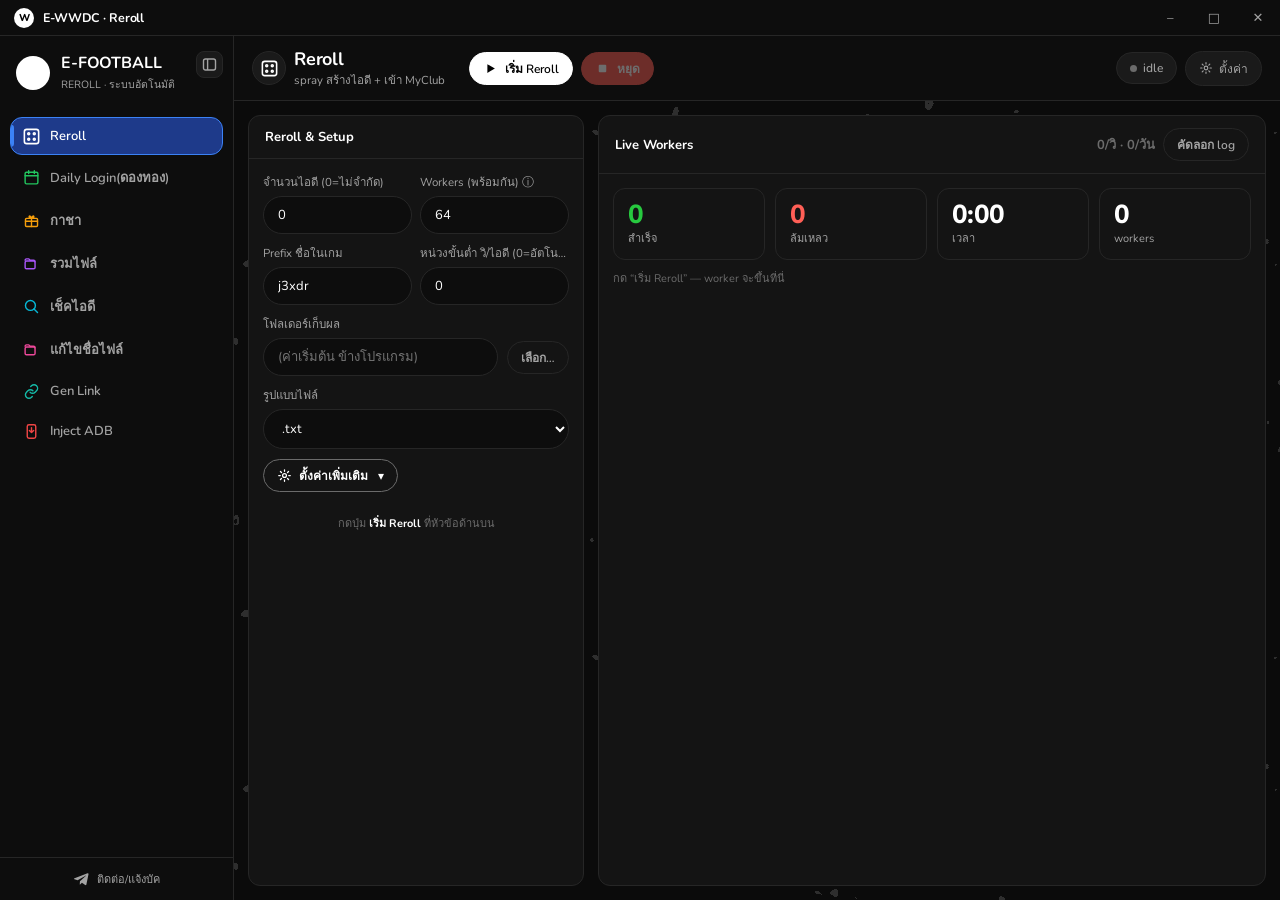
==== commit 9d5ae7b9: "gui: 8-bit grey-block background, smoother rail animation, telegram footer - Background redone as a " ====
--- a/pes_api/gui/index.html
+++ b/pes_api/gui/index.html
@@ -22,7 +22,8 @@
     --border:#262626; --txt:#ffffff; --txt2:#a3a3a3; --txt3:#6b6b6b;
     --fieldbg:#0d0d0d;
     --pill-bg:#ffffff; --pill-fg:#000000; --pill-press:#dcdcdc;
-    --d1:#101c3e; --d2:#243a72; --d3:#090d1c; --dgrain:#5f80c8; --dga:.5;
+    --dbase:#0b0b0b;
+    --dimg:url("data:image/svg+xml,<svg xmlns='http://www.w3.org/2000/svg' width='64' height='40'><filter id='n'><feTurbulence type='fractalNoise' baseFrequency='0.9' numOctaves='1' seed='7' stitchTiles='stitch' result='t'/><feColorMatrix in='t' type='matrix' values='0 0 0 0 0 0 0 0 0 0 0 0 0 0 0 .7 .7 .7 0 0' result='a'/><feComponentTransfer in='a' result='m'><feFuncA type='discrete' tableValues='0 0 0 0 0 1 0 0'/></feComponentTransfer><feFlood flood-color='%232e2e2e' result='f'/><feComposite in='f' in2='m' operator='in'/></filter><rect width='64' height='40' filter='url(%23n)'/></svg>");
   }
   :root[data-theme="light"]{
     --bg:#ffffff; --bg2:#ffffff; --bg3:#fafafa;
@@ -30,7 +31,8 @@
     --border:#e5e5e5; --txt:#000000; --txt2:#737373; --txt3:#a3a3a3;
     --fieldbg:#ffffff;
     --pill-bg:#000000; --pill-fg:#ffffff; --pill-press:#090909;
-    --d1:#cbd8e2; --d2:#dde7ed; --d3:#c0cdd8; --dgrain:#93a9bd; --dga:.5;
+    --dbase:#eef0f2;
+    --dimg:url("data:image/svg+xml,<svg xmlns='http://www.w3.org/2000/svg' width='64' height='40'><filter id='n'><feTurbulence type='fractalNoise' baseFrequency='0.9' numOctaves='1' seed='7' stitchTiles='stitch' result='t'/><feColorMatrix in='t' type='matrix' values='0 0 0 0 0 0 0 0 0 0 0 0 0 0 0 .7 .7 .7 0 0' result='a'/><feComponentTransfer in='a' result='m'><feFuncA type='discrete' tableValues='0 0 0 0 0 1 0 0'/></feComponentTransfer><feFlood flood-color='%23d6dade' result='f'/><feComposite in='f' in2='m' operator='in'/></filter><rect width='64' height='40' filter='url(%23n)'/></svg>");
   }
   *,*::before,*::after{box-sizing:border-box;margin:0;padding:0}
   html,body{height:100%;background:var(--bg);color:var(--txt);
@@ -79,10 +81,14 @@
   .app.rail .navitem{font-size:0;gap:0;justify-content:center;padding:11px 0}
   .app.rail .navitem::before{display:none}
   .app.rail .side-foot{font-size:0;padding:12px 0;text-align:center}
-  .side,.app.rail .side{transition:none}
+  .app{transition:grid-template-columns .26s cubic-bezier(.4,0,.2,1);will-change:grid-template-columns}
+  .side{overflow:hidden}
+  .nav{overflow-y:auto;overflow-x:hidden}
+  .navitem{white-space:nowrap;transition:background .15s,color .15s}  /* labels snap (no per-frame text reflow) */
   /* ---- dithered work-area background ---- */
-  #dither{position:fixed;inset:0;z-index:0;pointer-events:none;background:var(--bg)}
-  #dither svg{width:100%;height:100%;display:block}
+  #dither{position:fixed;inset:0;z-index:0;pointer-events:none;
+    background-color:var(--dbase);background-image:var(--dimg);
+    background-size:840px auto;background-repeat:repeat;image-rendering:pixelated}
   .main{background:transparent}
   .topbar{background:transparent}
 
@@ -368,24 +374,8 @@
 </head>
 <body>
 <div class="orb2"></div>
-<!-- dithered work-area background (ordered-dither grain over a themed gradient) -->
-<div id="dither" aria-hidden="true"><svg viewBox="0 0 1200 800" preserveAspectRatio="xMidYMid slice" xmlns="http://www.w3.org/2000/svg">
-  <defs>
-    <linearGradient id="dg" x1="0" y1="0" x2="1" y2="1">
-      <stop offset="0" style="stop-color:var(--d1)"/>
-      <stop offset="0.52" style="stop-color:var(--d2)"/>
-      <stop offset="1" style="stop-color:var(--d3)"/>
-    </linearGradient>
-    <filter id="dgrain" x="0" y="0" width="100%" height="100%" color-interpolation-filters="sRGB">
-      <feTurbulence type="fractalNoise" baseFrequency="0.62" numOctaves="2" seed="11" stitchTiles="stitch" result="n"/>
-      <feColorMatrix in="n" type="matrix" values="0 0 0 0 0 0 0 0 0 0 0 0 0 0 0 0 0 0 1 0" result="na"/>
-      <feComponentTransfer in="na" result="d"><feFuncA type="discrete" tableValues="0 0 0 1 0 0 1 0 0 1"/></feComponentTransfer>
-      <feComposite operator="in" in="d" in2="SourceGraphic"/>
-    </filter>
-  </defs>
-  <rect width="1200" height="800" fill="url(#dg)"/>
-  <rect width="1200" height="800" fill="var(--dgrain)" filter="url(#dgrain)" opacity="var(--dga)"/>
-</svg></div>
+<!-- 8-bit work-area background: sparse big grey pixel blocks on near-black (CSS, pixelated upscale) -->
+<div id="dither" aria-hidden="true"></div>
 
 <!-- icon sprite (replaces all emoji — stroke=currentColor) -->
 <svg width="0" height="0" style="position:absolute" aria-hidden="true"><defs>
@@ -590,7 +580,9 @@
       <button class="navitem" data-tab="genlink" onclick="tab('genlink',this)"><svg class="ic"><use href="#ic-link"/></svg>Gen Link</button>
       <button class="navitem" data-tab="inject" onclick="tab('inject',this)"><svg class="ic"><use href="#ic-inject"/></svg>Inject ADB</button>
     </nav>
-    <div class="side-foot">ติดต่อ: <a href="#" onclick="api('open_tg');return false">t.me/j3xdr</a></div>
+    <div class="side-foot"><a href="#" onclick="api('open_tg');return false" title="ติดต่อ/แจ้งบัค · t.me/j3xdr" style="display:flex;align-items:center;justify-content:center;gap:7px;color:var(--txt2);text-decoration:none">
+      <svg class="tg-ic" width="17" height="17" viewBox="0 0 24 24" fill="currentColor" style="flex:none"><path d="M21.94 4.3 18.9 19.12c-.22 1-.82 1.25-1.67.78l-4.6-3.39-2.22 2.14c-.25.24-.45.45-.92.45l.33-4.68 8.52-7.7c.37-.33-.08-.51-.58-.18L6.56 12.97l-4.54-1.42c-.99-.31-1-.99.2-1.46L20.5 3.17c.82-.3 1.54.2 1.44 1.13z"/></svg>
+      <span>ติดต่อ/แจ้งบัค</span></a></div>
   </aside>
 
   <div class="main">
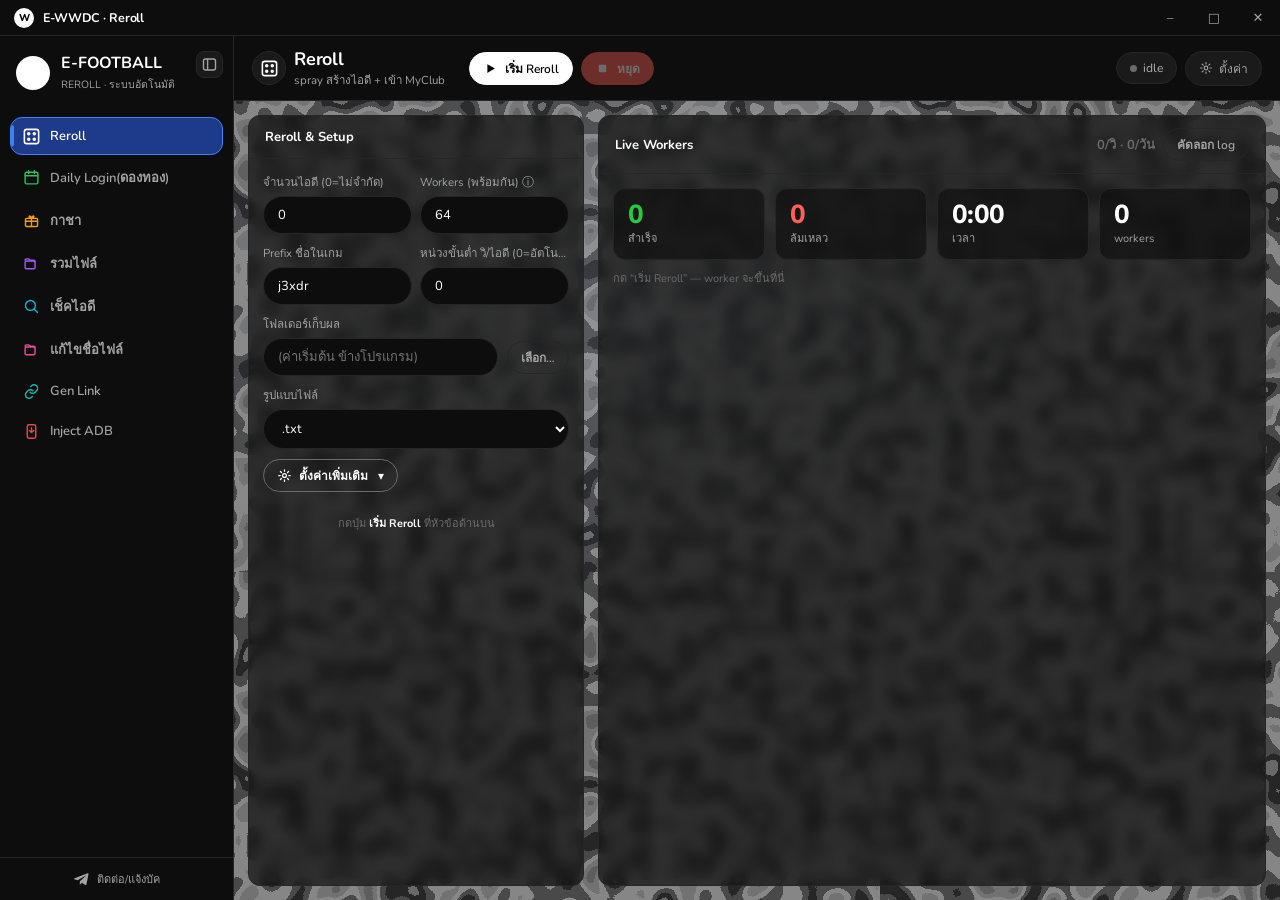
==== commit e6ad1139: "gui: full pixel-mosaic background + frosted translucent cards + hover lift Rework the 8-bit backgrou" ====
--- a/pes_api/gui/index.html
+++ b/pes_api/gui/index.html
@@ -18,21 +18,21 @@
   /* DARK = default */
   :root,:root[data-theme="dark"]{
     --bg:#0d0d0d; --bg2:#141414; --bg3:#1b1b1b;
-    --glass:#141414; --glass2:#1a1a1a;
+    --glass:rgba(17,17,17,.72); --glass2:#1a1a1a;
     --border:#262626; --txt:#ffffff; --txt2:#a3a3a3; --txt3:#6b6b6b;
     --fieldbg:#0d0d0d;
     --pill-bg:#ffffff; --pill-fg:#000000; --pill-press:#dcdcdc;
-    --dbase:#0b0b0b;
-    --dimg:url("data:image/svg+xml,<svg xmlns='http://www.w3.org/2000/svg' width='64' height='40'><filter id='n'><feTurbulence type='fractalNoise' baseFrequency='0.9' numOctaves='1' seed='7' stitchTiles='stitch' result='t'/><feColorMatrix in='t' type='matrix' values='0 0 0 0 0 0 0 0 0 0 0 0 0 0 0 .7 .7 .7 0 0' result='a'/><feComponentTransfer in='a' result='m'><feFuncA type='discrete' tableValues='0 0 0 0 0 1 0 0'/></feComponentTransfer><feFlood flood-color='%232e2e2e' result='f'/><feComposite in='f' in2='m' operator='in'/></filter><rect width='64' height='40' filter='url(%23n)'/></svg>");
+    --dbase:#060606;
+    --dimg:url("data:image/svg+xml,<svg xmlns='http://www.w3.org/2000/svg' width='40' height='26'><filter id='n'><feTurbulence type='fractalNoise' baseFrequency='0.9' numOctaves='1' seed='4' stitchTiles='stitch'/><feColorMatrix type='matrix' values='1 0 0 0 0 1 0 0 0 0 1 0 0 0 0 0 0 0 0 1'/><feComponentTransfer><feFuncR type='discrete' tableValues='0 .05 .11 .17 .24 .07 .02 .14 .20 .09'/><feFuncG type='discrete' tableValues='0 .05 .11 .17 .24 .07 .02 .14 .20 .09'/><feFuncB type='discrete' tableValues='0 .05 .11 .17 .24 .07 .02 .14 .20 .09'/></feComponentTransfer></filter><rect width='40' height='26' filter='url(%23n)'/></svg>");
   }
   :root[data-theme="light"]{
     --bg:#ffffff; --bg2:#ffffff; --bg3:#fafafa;
-    --glass:#ffffff; --glass2:#fafafa;
+    --glass:rgba(255,255,255,.72); --glass2:#fafafa;
     --border:#e5e5e5; --txt:#000000; --txt2:#737373; --txt3:#a3a3a3;
     --fieldbg:#ffffff;
     --pill-bg:#000000; --pill-fg:#ffffff; --pill-press:#090909;
-    --dbase:#eef0f2;
-    --dimg:url("data:image/svg+xml,<svg xmlns='http://www.w3.org/2000/svg' width='64' height='40'><filter id='n'><feTurbulence type='fractalNoise' baseFrequency='0.9' numOctaves='1' seed='7' stitchTiles='stitch' result='t'/><feColorMatrix in='t' type='matrix' values='0 0 0 0 0 0 0 0 0 0 0 0 0 0 0 .7 .7 .7 0 0' result='a'/><feComponentTransfer in='a' result='m'><feFuncA type='discrete' tableValues='0 0 0 0 0 1 0 0'/></feComponentTransfer><feFlood flood-color='%23d6dade' result='f'/><feComposite in='f' in2='m' operator='in'/></filter><rect width='64' height='40' filter='url(%23n)'/></svg>");
+    --dbase:#e9ecef;
+    --dimg:url("data:image/svg+xml,<svg xmlns='http://www.w3.org/2000/svg' width='48' height='32'><filter id='n'><feTurbulence type='fractalNoise' baseFrequency='0.9' numOctaves='1' seed='4' stitchTiles='stitch'/><feColorMatrix type='matrix' values='1 0 0 0 0 1 0 0 0 0 1 0 0 0 0 0 0 0 0 1'/><feComponentTransfer><feFuncR type='discrete' tableValues='1 .97 .94 .91 .88 .95 .99 .92 .85 .96'/><feFuncG type='discrete' tableValues='1 .97 .94 .91 .88 .95 .99 .92 .85 .96'/><feFuncB type='discrete' tableValues='1 .97 .94 .91 .88 .95 .99 .92 .85 .96'/></feComponentTransfer></filter><rect width='48' height='32' filter='url(%23n)'/></svg>");
   }
   *,*::before,*::after{box-sizing:border-box;margin:0;padding:0}
   html,body{height:100%;background:var(--bg);color:var(--txt);
@@ -88,7 +88,11 @@
   /* ---- dithered work-area background ---- */
   #dither{position:fixed;inset:0;z-index:0;pointer-events:none;
     background-color:var(--dbase);background-image:var(--dimg);
-    background-size:840px auto;background-repeat:repeat;image-rendering:pixelated}
+    background-size:880px auto;background-repeat:repeat;image-rendering:pixelated;
+    filter:brightness(1);transition:filter .5s ease}
+  #dither::after{content:"";position:absolute;inset:0;mix-blend-mode:screen;
+    background:radial-gradient(ellipse 75% 60% at 52% 34%,rgba(150,170,210,.16),rgba(120,140,190,.06) 40%,transparent 68%)}
+  body.dither-hot #dither{filter:brightness(1.35)}   /* subtle lift on work-area hover */
   .main{background:transparent}
   .topbar{background:transparent}
 
@@ -106,7 +110,7 @@
 
   .panels{flex:1;overflow:hidden}
   .panel{display:none;height:100%}.panel.on{display:flex;flex-direction:column;overflow:hidden}
-  .card{background:var(--glass);border:1px solid var(--border);border-radius:var(--radius);display:flex;flex-direction:column;overflow:hidden;min-height:0}
+  .card{background:var(--glass);backdrop-filter:blur(7px);-webkit-backdrop-filter:blur(7px);border:1px solid var(--border);border-radius:var(--radius);display:flex;flex-direction:column;overflow:hidden;min-height:0}
   .chead{padding:12px 16px;border-bottom:1px solid var(--border);font-size:13px;font-weight:700;letter-spacing:0;text-transform:none;color:var(--txt);display:flex;align-items:center;justify-content:space-between;gap:8px;flex-shrink:0;font-family:var(--disp)}
   .chead .l{display:flex;align-items:center;gap:8px}.chead .d{display:none}
   .cbody{padding:14px;overflow:auto;display:flex;flex-direction:column;gap:10px}
@@ -992,7 +996,12 @@
   // tooltip the nav items (labels hide when the rail is collapsed)
   try{document.querySelectorAll('#nav .navitem').forEach(b=>{if(!b.title)b.title=b.textContent.trim();});}catch(e){}
   // restore collapsed rail
-  try{if(localStorage.getItem('ewwdc_rail')==='1')$('app').classList.add('rail');}catch(e){}});
+  try{if(localStorage.getItem('ewwdc_rail')==='1')$('app').classList.add('rail');}catch(e){}
+  // brighten the 8-bit background slightly while the mouse is over the work area
+  try{const mn=document.querySelector('.main');if(mn){
+    mn.addEventListener('pointerenter',()=>document.body.classList.add('dither-hot'));
+    mn.addEventListener('pointerleave',()=>document.body.classList.remove('dither-hot'));
+  }}catch(e){}});
 
 function loadPatch(){api('changelog').then(r=>{
   const rels=(r&&r.releases)||[];window._patches=rels;
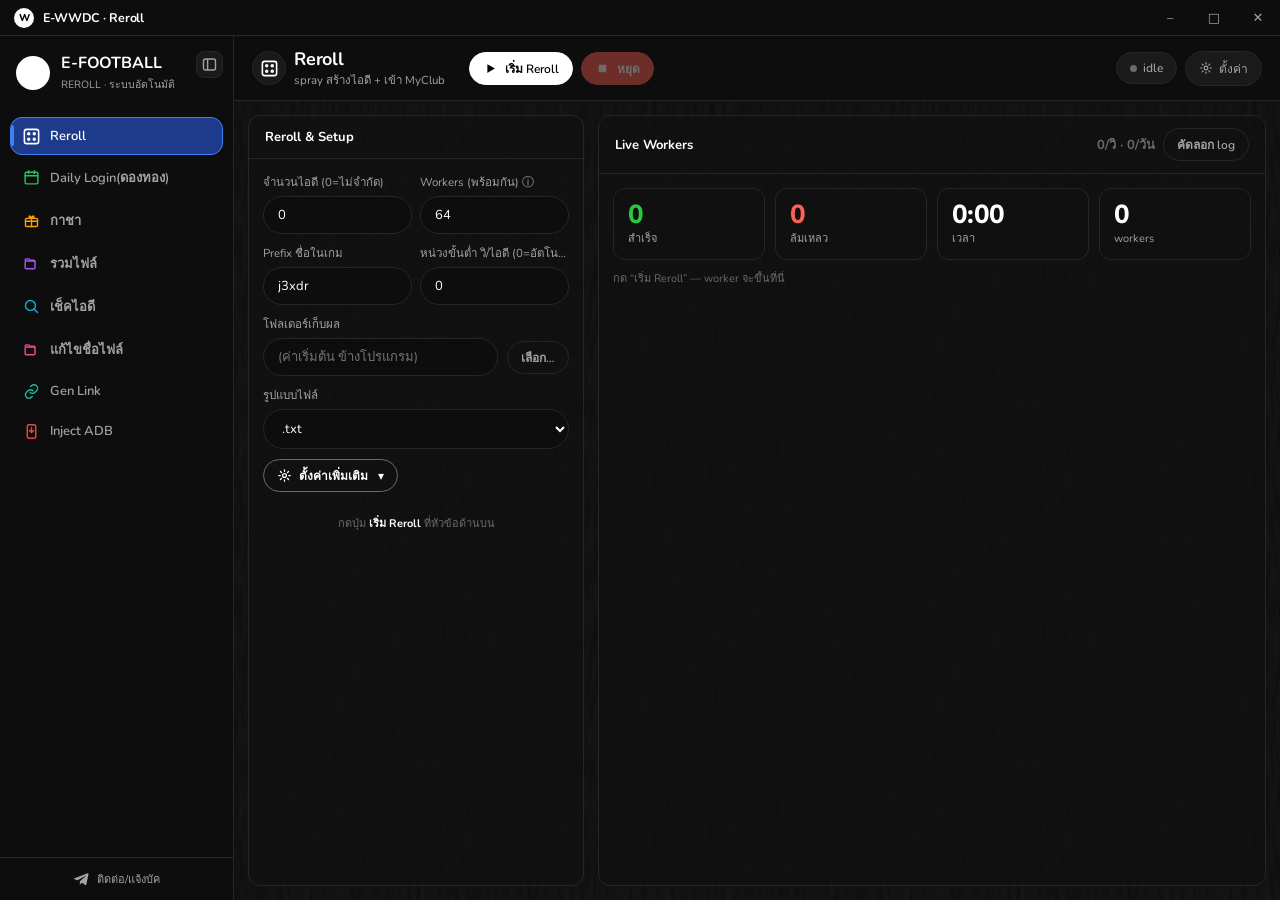
==== commit 41a90536: "gui: replace background with a faint grey glitch (drop mosaic/grid/frosted) Earlier tries (random gr" ====
--- a/pes_api/gui/index.html
+++ b/pes_api/gui/index.html
@@ -22,8 +22,8 @@
     --border:#262626; --txt:#ffffff; --txt2:#a3a3a3; --txt3:#6b6b6b;
     --fieldbg:#0d0d0d;
     --pill-bg:#ffffff; --pill-fg:#000000; --pill-press:#dcdcdc;
-    --dbase:#060606;
-    --dimg:url("data:image/svg+xml,<svg xmlns='http://www.w3.org/2000/svg' width='40' height='26'><filter id='n'><feTurbulence type='fractalNoise' baseFrequency='0.9' numOctaves='1' seed='4' stitchTiles='stitch'/><feColorMatrix type='matrix' values='1 0 0 0 0 1 0 0 0 0 1 0 0 0 0 0 0 0 0 1'/><feComponentTransfer><feFuncR type='discrete' tableValues='0 .05 .11 .17 .24 .07 .02 .14 .20 .09'/><feFuncG type='discrete' tableValues='0 .05 .11 .17 .24 .07 .02 .14 .20 .09'/><feFuncB type='discrete' tableValues='0 .05 .11 .17 .24 .07 .02 .14 .20 .09'/></feComponentTransfer></filter><rect width='40' height='26' filter='url(%23n)'/></svg>");
+    --dbase:#0b0b0b;
+    --dimg:url("data:image/svg+xml,<svg xmlns='http://www.w3.org/2000/svg' width='150' height='90'><filter id='g'><feTurbulence type='fractalNoise' baseFrequency='0.9 0.12' numOctaves='2' seed='5' stitchTiles='stitch'/><feColorMatrix type='saturate' values='0'/></filter><rect width='150' height='90' filter='url(%23g)' opacity='0.07'/></svg>");
   }
   :root[data-theme="light"]{
     --bg:#ffffff; --bg2:#ffffff; --bg3:#fafafa;
@@ -31,8 +31,8 @@
     --border:#e5e5e5; --txt:#000000; --txt2:#737373; --txt3:#a3a3a3;
     --fieldbg:#ffffff;
     --pill-bg:#000000; --pill-fg:#ffffff; --pill-press:#090909;
-    --dbase:#e9ecef;
-    --dimg:url("data:image/svg+xml,<svg xmlns='http://www.w3.org/2000/svg' width='48' height='32'><filter id='n'><feTurbulence type='fractalNoise' baseFrequency='0.9' numOctaves='1' seed='4' stitchTiles='stitch'/><feColorMatrix type='matrix' values='1 0 0 0 0 1 0 0 0 0 1 0 0 0 0 0 0 0 0 1'/><feComponentTransfer><feFuncR type='discrete' tableValues='1 .97 .94 .91 .88 .95 .99 .92 .85 .96'/><feFuncG type='discrete' tableValues='1 .97 .94 .91 .88 .95 .99 .92 .85 .96'/><feFuncB type='discrete' tableValues='1 .97 .94 .91 .88 .95 .99 .92 .85 .96'/></feComponentTransfer></filter><rect width='48' height='32' filter='url(%23n)'/></svg>");
+    --dbase:#eef0f2;
+    --dimg:url("data:image/svg+xml,<svg xmlns='http://www.w3.org/2000/svg' width='150' height='90'><filter id='g'><feTurbulence type='fractalNoise' baseFrequency='0.9 0.12' numOctaves='2' seed='5' stitchTiles='stitch'/><feColorMatrix type='saturate' values='0'/></filter><rect width='150' height='90' filter='url(%23g)' opacity='0.06'/></svg>");
   }
   *,*::before,*::after{box-sizing:border-box;margin:0;padding:0}
   html,body{height:100%;background:var(--bg);color:var(--txt);
@@ -86,13 +86,10 @@
   .nav{overflow-y:auto;overflow-x:hidden}
   .navitem{white-space:nowrap;transition:background .15s,color .15s}  /* labels snap (no per-frame text reflow) */
   /* ---- dithered work-area background ---- */
-  #dither{position:fixed;inset:0;z-index:0;pointer-events:none;
-    background-color:var(--dbase);background-image:var(--dimg);
-    background-size:880px auto;background-repeat:repeat;image-rendering:pixelated;
-    filter:brightness(1);transition:filter .5s ease}
-  #dither::after{content:"";position:absolute;inset:0;mix-blend-mode:screen;
-    background:radial-gradient(ellipse 75% 60% at 52% 34%,rgba(150,170,210,.16),rgba(120,140,190,.06) 40%,transparent 68%)}
-  body.dither-hot #dither{filter:brightness(1.35)}   /* subtle lift on work-area hover */
+  #dither{position:fixed;inset:0;z-index:0;pointer-events:none;background-color:var(--dbase);
+    background-image:var(--dimg);background-size:600px auto;background-repeat:repeat;
+    filter:brightness(1);transition:filter .45s ease}
+  body.dither-hot #dither{filter:brightness(1.6)}   /* glitch lifts a touch on work-area hover */   /* subtle lift on work-area hover */
   .main{background:transparent}
   .topbar{background:transparent}
 
@@ -110,7 +107,7 @@
 
   .panels{flex:1;overflow:hidden}
   .panel{display:none;height:100%}.panel.on{display:flex;flex-direction:column;overflow:hidden}
-  .card{background:var(--glass);backdrop-filter:blur(7px);-webkit-backdrop-filter:blur(7px);border:1px solid var(--border);border-radius:var(--radius);display:flex;flex-direction:column;overflow:hidden;min-height:0}
+  .card{background:var(--glass);border:1px solid var(--border);border-radius:var(--radius);display:flex;flex-direction:column;overflow:hidden;min-height:0}
   .chead{padding:12px 16px;border-bottom:1px solid var(--border);font-size:13px;font-weight:700;letter-spacing:0;text-transform:none;color:var(--txt);display:flex;align-items:center;justify-content:space-between;gap:8px;flex-shrink:0;font-family:var(--disp)}
   .chead .l{display:flex;align-items:center;gap:8px}.chead .d{display:none}
   .cbody{padding:14px;overflow:auto;display:flex;flex-direction:column;gap:10px}
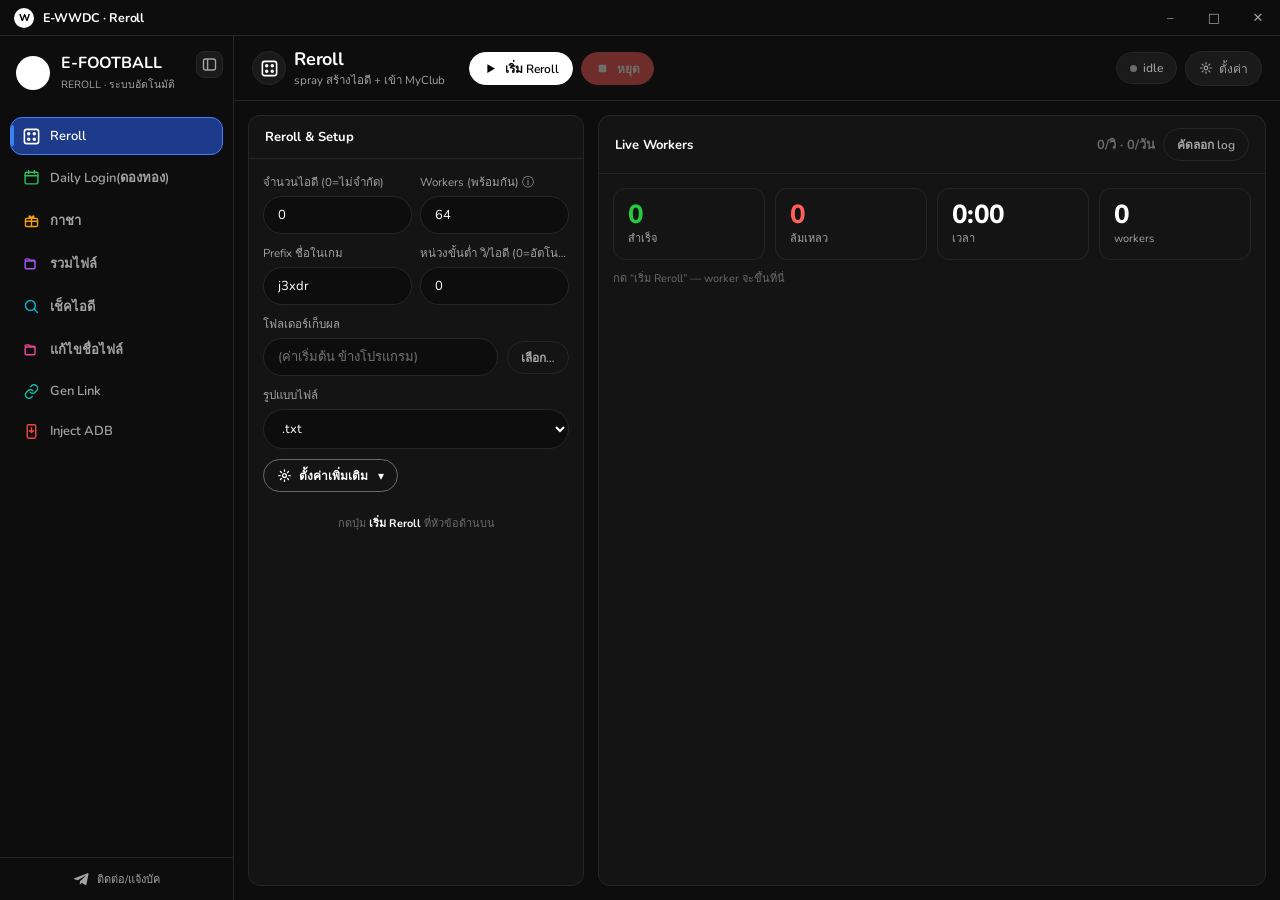
==== commit 2bf7cd04: "gui: revert work-area background to plain black Remove the pixel/grid/dither background experiment e" ====
--- a/pes_api/gui/index.html
+++ b/pes_api/gui/index.html
@@ -18,21 +18,17 @@
   /* DARK = default */
   :root,:root[data-theme="dark"]{
     --bg:#0d0d0d; --bg2:#141414; --bg3:#1b1b1b;
-    --glass:rgba(17,17,17,.72); --glass2:#1a1a1a;
+    --glass:#141414; --glass2:#1a1a1a;
     --border:#262626; --txt:#ffffff; --txt2:#a3a3a3; --txt3:#6b6b6b;
     --fieldbg:#0d0d0d;
     --pill-bg:#ffffff; --pill-fg:#000000; --pill-press:#dcdcdc;
-    --dbase:#0b0b0b;
-    --dimg:url("data:image/svg+xml,<svg xmlns='http://www.w3.org/2000/svg' width='150' height='90'><filter id='g'><feTurbulence type='fractalNoise' baseFrequency='0.9 0.12' numOctaves='2' seed='5' stitchTiles='stitch'/><feColorMatrix type='saturate' values='0'/></filter><rect width='150' height='90' filter='url(%23g)' opacity='0.07'/></svg>");
   }
   :root[data-theme="light"]{
     --bg:#ffffff; --bg2:#ffffff; --bg3:#fafafa;
-    --glass:rgba(255,255,255,.72); --glass2:#fafafa;
+    --glass:#ffffff; --glass2:#fafafa;
     --border:#e5e5e5; --txt:#000000; --txt2:#737373; --txt3:#a3a3a3;
     --fieldbg:#ffffff;
     --pill-bg:#000000; --pill-fg:#ffffff; --pill-press:#090909;
-    --dbase:#eef0f2;
-    --dimg:url("data:image/svg+xml,<svg xmlns='http://www.w3.org/2000/svg' width='150' height='90'><filter id='g'><feTurbulence type='fractalNoise' baseFrequency='0.9 0.12' numOctaves='2' seed='5' stitchTiles='stitch'/><feColorMatrix type='saturate' values='0'/></filter><rect width='150' height='90' filter='url(%23g)' opacity='0.06'/></svg>");
   }
   *,*::before,*::after{box-sizing:border-box;margin:0;padding:0}
   html,body{height:100%;background:var(--bg);color:var(--txt);
@@ -85,13 +81,6 @@
   .side{overflow:hidden}
   .nav{overflow-y:auto;overflow-x:hidden}
   .navitem{white-space:nowrap;transition:background .15s,color .15s}  /* labels snap (no per-frame text reflow) */
-  /* ---- dithered work-area background ---- */
-  #dither{position:fixed;inset:0;z-index:0;pointer-events:none;background-color:var(--dbase);
-    background-image:var(--dimg);background-size:600px auto;background-repeat:repeat;
-    filter:brightness(1);transition:filter .45s ease}
-  body.dither-hot #dither{filter:brightness(1.6)}   /* glitch lifts a touch on work-area hover */   /* subtle lift on work-area hover */
-  .main{background:transparent}
-  .topbar{background:transparent}
 
   .main{display:flex;flex-direction:column;overflow:hidden}
   .topbar{display:flex;align-items:center;gap:8px;row-gap:8px;flex-wrap:wrap;padding:11px 18px;border-bottom:1px solid var(--border);background:var(--bg)}
@@ -375,8 +364,6 @@
 </head>
 <body>
 <div class="orb2"></div>
-<!-- 8-bit work-area background: sparse big grey pixel blocks on near-black (CSS, pixelated upscale) -->
-<div id="dither" aria-hidden="true"></div>
 
 <!-- icon sprite (replaces all emoji — stroke=currentColor) -->
 <svg width="0" height="0" style="position:absolute" aria-hidden="true"><defs>
@@ -994,11 +981,7 @@
   try{document.querySelectorAll('#nav .navitem').forEach(b=>{if(!b.title)b.title=b.textContent.trim();});}catch(e){}
   // restore collapsed rail
   try{if(localStorage.getItem('ewwdc_rail')==='1')$('app').classList.add('rail');}catch(e){}
-  // brighten the 8-bit background slightly while the mouse is over the work area
-  try{const mn=document.querySelector('.main');if(mn){
-    mn.addEventListener('pointerenter',()=>document.body.classList.add('dither-hot'));
-    mn.addEventListener('pointerleave',()=>document.body.classList.remove('dither-hot'));
-  }}catch(e){}});
+  });
 
 function loadPatch(){api('changelog').then(r=>{
   const rels=(r&&r.releases)||[];window._patches=rels;
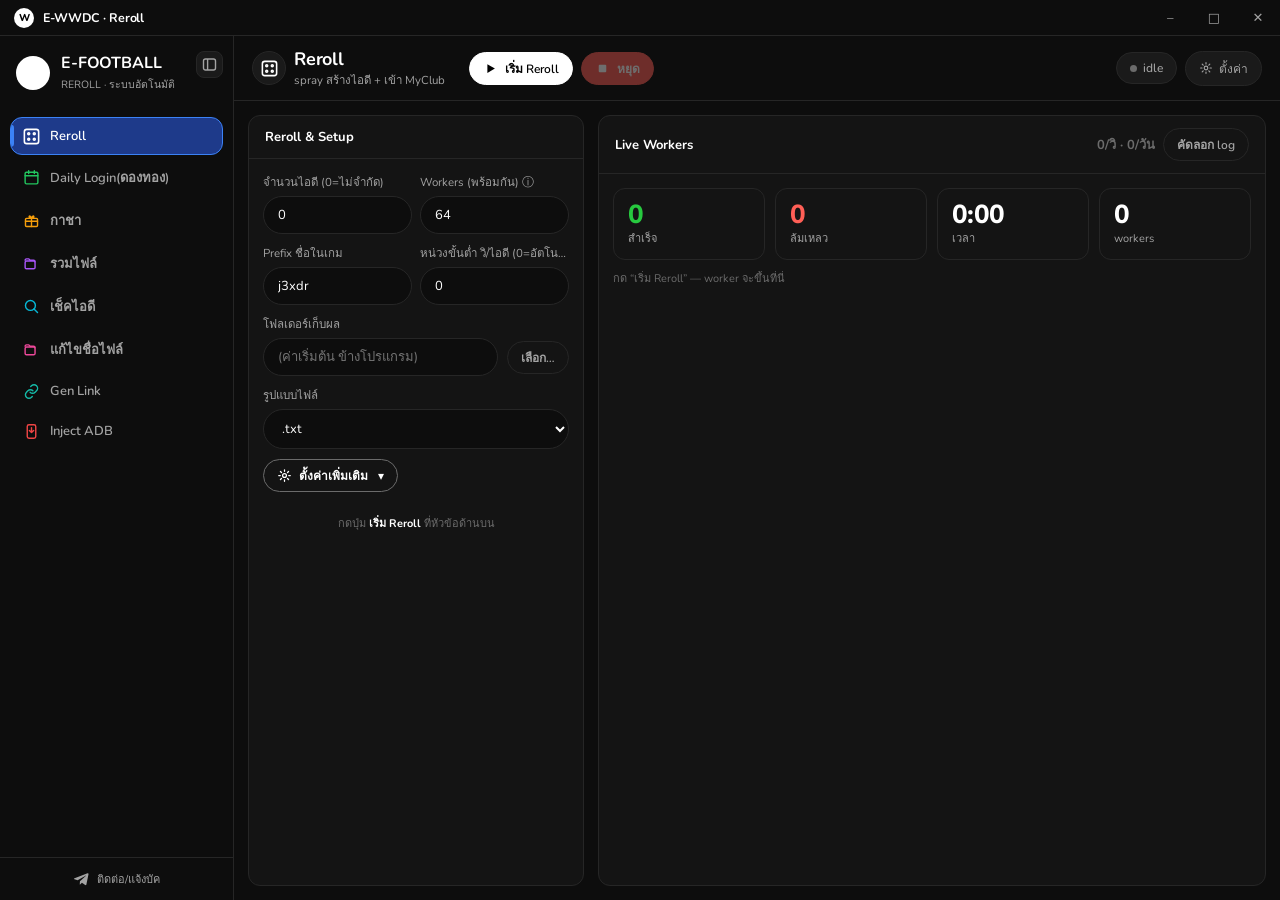
==== commit 4c6de965: "gui: export selected checked accounts to a folder (sync of main fabf47c) Checker "export ที่เลือก" u" ====
--- a/pes_api/gui/index.html
+++ b/pes_api/gui/index.html
@@ -1122,6 +1122,8 @@
     card_types:(window._ctypes&&window._ctypes.length?window._ctypes.slice():null),resolve_names:true};
   if(window._cfiles&&window._cfiles.length)p.files=window._cfiles;
   else{p.src_dir=$('c_out').value||null;p.out_dir=p.src_dir;}
+  // remember the source so "export ที่เลือก" can copy the picked accounts' files
+  window._chkSrc={files:(window._cfiles&&window._cfiles.length?window._cfiles.slice():null),dir:$('c_out').value||null};
   go(p);}
 function clearCheckFilter(){$('c_search').value='';$('c_fcoin').value=0;$('c_fgp').value=0;window._CHKrar.clear();if(window._pfSel)window._pfSel.clear();renderCheck();}
 function checkSelAll(cb){const shown=window._viewRows||currentCheckRows();if(cb.checked)shown.forEach(r=>window._CHKsel.add(r.user_code));else shown.forEach(r=>window._CHKsel.delete(r.user_code));renderCheckWindow();updCheckStat();}
@@ -1317,10 +1319,16 @@
   r._linking=true;renderCheck();
   api('start',JSON.stringify({module:'genlink',lang:'th',workers:1,
     text:JSON.stringify({user_id:r.user_id,auth_code:r.auth_code,device_identifier:r.device_identifier,user_code:uc})}));}
-function exportCheck(){const sel=window._CHK.filter(r=>window._CHKsel.has(r.user_code));
+function exportCheck(){const sel=[...window._CHKsel];
   if(!sel.length){alert('ยังไม่ได้เลือกบัญชี');return;}
-  const txt=sel.map(r=>r.user_code+'\t'+(r.coins||0)+' coin\t'+(r.gp||0)+' GP\t'+((r.players||[]).map(p=>p.name||('#'+p.id)).join(', ')||'-')+(r._link?('\t'+r._link):'')).join('\n');
-  cpText(txt);}
+  const s=window._chkSrc||{};
+  api('export_accounts',JSON.stringify(sel),s.dir||'',JSON.stringify(s.files||[])).then(r=>{
+    if(!r||r.error){alert('export ไม่ได้: '+((r&&r.error)||'?'));return;}
+    if(r.cancelled)return;   // user closed the folder dialog
+    let m='คัดลอก '+(r.count||0)+' ไฟล์ไป\n'+r.dest;
+    if(r.missing&&r.missing.length)m+='\n\nไม่พบไฟล์ของ '+r.missing.length+' ไอดี';
+    if(r.errors&&r.errors.length)m+='\nผิดพลาด '+r.errors.length+' ไฟล์';
+    alert(m);});}
 // inject a checked account into an ADB device (popup)
 function openInjectFor(uc){const r=window._CHK.find(x=>x.user_code===uc);if(!r||!r.auth_code){alert('บัญชีนี้ไม่มี auth_code');return;}
   window._injTarget=r;$('inj2_uc').textContent=uc;$('inj2_log').innerHTML='';
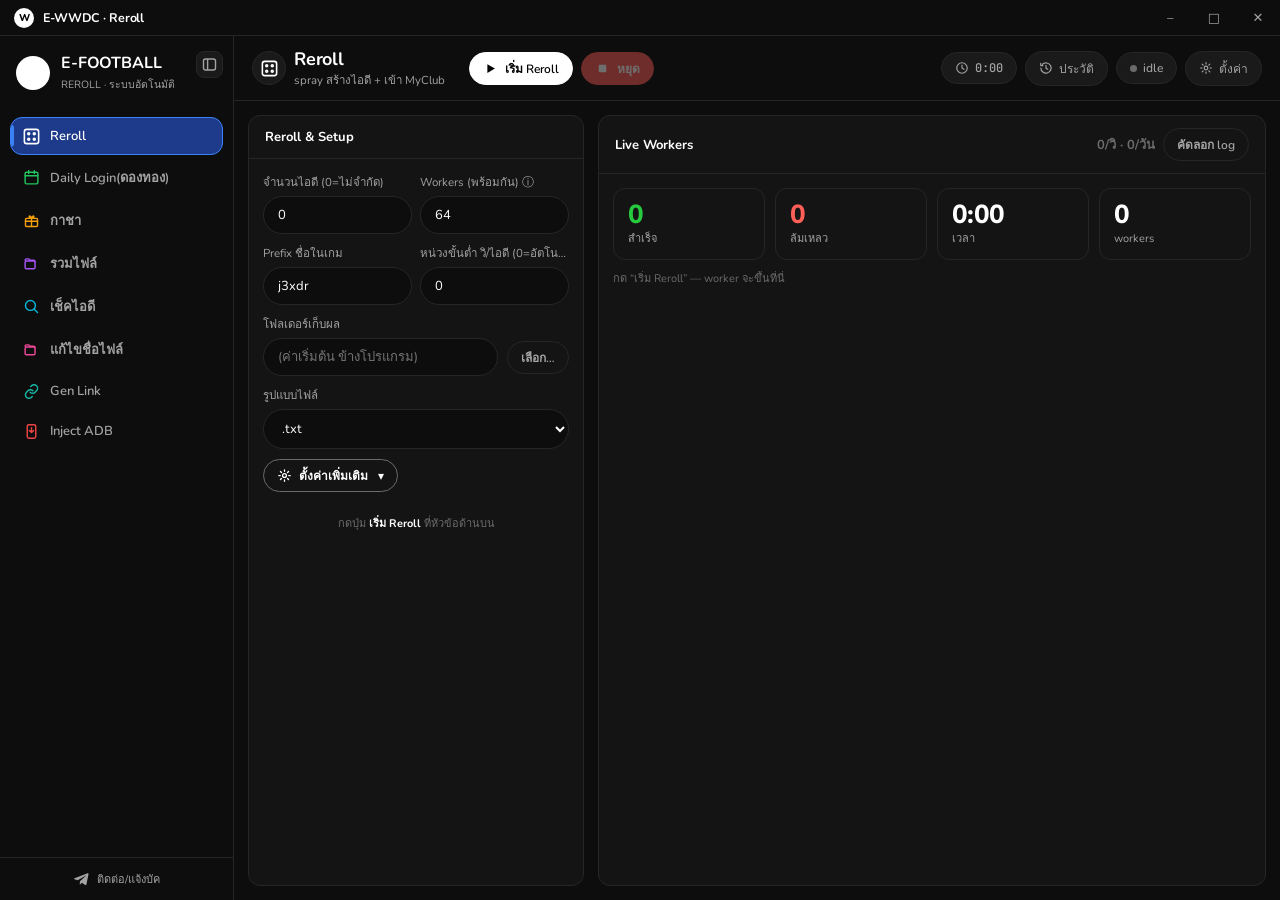
==== commit 6459a4e0: "gui: mirror E-WWDC v1.1.0 (parallel acc-load, 5 themes, run clock, job history, stop feedback) Sync " ====
--- a/pes_api/gui/index.html
+++ b/pes_api/gui/index.html
@@ -28,7 +28,33 @@
     --glass:#ffffff; --glass2:#fafafa;
     --border:#e5e5e5; --txt:#000000; --txt2:#737373; --txt3:#a3a3a3;
     --fieldbg:#ffffff;
-    --pill-bg:#000000; --pill-fg:#ffffff; --pill-press:#090909;
+    --pill-bg:#000000; --pill-fg:#ffffff; --pill-press:#090909; --term:#000000; --term2:#000000;
+  }
+  /* ===== 5 palette themes. Terminal/log stays dark in all (mono logs read best there). ===== */
+  :root[data-theme="cream"]{   /* LIGHT · warm cream + burnt orange */
+    --bg:#fdeedc; --bg2:#fbe7cf; --bg3:#f6ddc0; --glass:#fff6ec; --glass2:#f8e6d3;
+    --border:#e7caa6; --txt:#2b1d11; --txt2:#7c5a3b; --txt3:#a98a67; --fieldbg:#fff8f0;
+    --pill-bg:#2b1d11; --pill-fg:#fdeedc; --pill-press:#43301d; --g:#2f9e44; --pri:#d35f1e; --term:#000000; --term2:#000000;
+  }
+  :root[data-theme="olive"]{   /* DARK · military olive + brass */
+    --bg:#20261a; --bg2:#272e1c; --bg3:#323a26; --glass:#272e1c; --glass2:#2f3724;
+    --border:#3e4730; --txt:#eef0d6; --txt2:#bbbf94; --txt3:#8b9065; --fieldbg:#1c2116;
+    --pill-bg:#cfd095; --pill-fg:#272e1c; --pill-press:#b9ba84; --pri:#b89843; --term:#000000; --term2:#000000;
+  }
+  :root[data-theme="ocean"]{   /* DARK · deep navy + teal */
+    --bg:#121a29; --bg2:#151d2e; --bg3:#1f2b3d; --glass:#151d2e; --glass2:#1f2b3e;
+    --border:#2f4a61; --txt:#e7f2ee; --txt2:#a0bbc3; --txt3:#6f8793; --fieldbg:#101726;
+    --pill-bg:#cee8e0; --pill-fg:#151d2e; --pill-press:#b6d4cc; --pri:#5890a0; --term:#000000; --term2:#000000;
+  }
+  :root[data-theme="sky"]{     /* LIGHT · off-white + classic blue */
+    --bg:#edeae3; --bg2:#f3f1eb; --bg3:#e4e0d5; --glass:#f6f4ef; --glass2:#e8e4db;
+    --border:#d3cdbf; --txt:#14161a; --txt2:#58627a; --txt3:#8a93a3; --fieldbg:#fbfaf6;
+    --pill-bg:#1b2430; --pill-fg:#edeae3; --pill-press:#2a3542; --g:#2f9e44; --pri:#4770a8; --term:#000000; --term2:#000000;
+  }
+  :root[data-theme="grape"]{   /* DARK · deep indigo + coral */
+    --bg:#1a1040; --bg2:#211452; --bg3:#2c1e60; --glass:#211452; --glass2:#2a1c5a;
+    --border:#43305e; --txt:#f1ecfb; --txt2:#b7aad6; --txt3:#8575ac; --fieldbg:#160d38;
+    --pill-bg:#ffc54e; --pill-fg:#211452; --pill-press:#e6b03f; --pri:#ff6540; --term:#000000; --term2:#000000;
   }
   *,*::before,*::after{box-sizing:border-box;margin:0;padding:0}
   html,body{height:100%;background:var(--bg);color:var(--txt);
@@ -314,6 +340,7 @@
   /* scan loading overlay */
   .scanov{position:fixed;inset:0;z-index:85;display:none;flex-direction:column;align-items:center;justify-content:center;gap:16px;background:rgba(0,0,0,.55)}
   .spin{width:46px;height:46px;border:3px solid var(--border);border-top-color:var(--txt);border-radius:9999px;animation:spin .9s linear infinite}
+  .spin-sm{display:inline-block;width:12px;height:12px;border:2px solid currentColor;border-right-color:transparent;border-radius:50%;animation:spin .6s linear infinite;vertical-align:-2px;margin-right:5px}
   @keyframes spin{to{transform:rotate(360deg)}}
 
   /* ===== custom themed title bar (frameless window) ===== */
@@ -383,6 +410,8 @@
 <symbol id="ic-play" viewBox="0 0 24 24"><path d="M7 5l12 7-12 7z" fill="currentColor" stroke="none"/></symbol>
 <symbol id="ic-stop" viewBox="0 0 24 24"><rect x="6" y="6" width="12" height="12" rx="1.5" fill="currentColor" stroke="none"/></symbol>
 <symbol id="ic-gear" viewBox="0 0 24 24"><circle cx="12" cy="12" r="3.1"/><path d="M12 2.8v2.4M12 18.8v2.4M21.2 12h-2.4M5.2 12H2.8M18.5 5.5l-1.7 1.7M7.2 16.8l-1.7 1.7M18.5 18.5l-1.7-1.7M7.2 7.2L5.5 5.5"/></symbol>
+<symbol id="ic-clock" viewBox="0 0 24 24"><circle cx="12" cy="12" r="9"/><path d="M12 7.2v5l3.4 2"/></symbol>
+<symbol id="ic-history" viewBox="0 0 24 24"><path d="M3.2 12a8.8 8.8 0 1 0 2.8-6.4M3 4.2v3.6h3.6"/><path d="M12 7.6v4.8l3 1.9"/></symbol>
 </defs></svg>
 
 <!-- custom themed title bar (frameless window) -->
@@ -528,6 +557,10 @@
       </div>
       <div class="setsec"><div class="setlbl">การแสดงผล</div>
         <div class="setrow"><span>ธีม สว่าง / มืด</span><span class="pill click" id="themebtn" onclick="toggleTheme()"><svg class="ic"><use href="#ic-moon"/></svg> ธีม</span></div>
+        <div class="setrow" style="flex-direction:column;align-items:stretch;gap:9px"><span>ธีมสี</span>
+          <div id="themeswatches" style="display:flex;flex-wrap:wrap;gap:7px"></div></div>
+        <div class="setrow"><span>จำกัด log ต่อหน้า (บรรทัด · 0=ไม่จำกัด)</span>
+          <input id="logmax_g" type="number" value="100" min="0" max="5000" onchange="applyLogMax()" style="width:92px;background:var(--fieldbg);border:1px solid var(--border);border-radius:9px;padding:5px 9px;color:var(--txt);font-family:var(--mono);font-size:12px;text-align:right"></div>
         <div class="setrow"><span>ขนาดตัวอักษร / UI</span>
           <span class="pill" style="gap:2px;padding:4px 8px">
             <b class="click" onclick="setFs(-1)" style="padding:2px 8px;border-radius:7px;font-size:12px">A−</b>
@@ -539,6 +572,14 @@
         <div class="setrow"><span>อัปเดตโปรแกรม</span><span class="pill click" id="verpill" onclick="checkUpd(true)">v… · ตรวจอัปเดต</span></div>
       </div>
     </div>
+  </div>
+</div>
+<!-- job history (per function) -->
+<div class="pmodal" id="histmodal">
+  <div class="pbox" style="width:560px;max-width:94vw;max-height:84vh;display:flex;flex-direction:column">
+    <div class="ph"><span><svg class="ic" style="vertical-align:-3px"><use href="#ic-history"/></svg> ประวัติงาน · <span id="hist_fn">—</span></span>
+      <span style="display:flex;gap:8px;align-items:center"><button class="btn btn-ghost btn-sm" onclick="clearHistory()">ล้าง</button><button onclick="closeHistory()">✕</button></span></div>
+    <div class="pb" id="hist_list" style="display:flex;flex-direction:column;gap:9px;overflow:auto;padding:14px"></div>
   </div>
 </div>
 <div id="lb" class="lb" onclick="lbClose()">
@@ -579,6 +620,8 @@
       <div><div class="pg-h" id="pgh">Reroll</div><div class="pg-sub" id="pgsub">spray สร้างไอดี + เข้า MyClub</div></div>
       <div id="hdract" style="display:flex;gap:8px;margin-left:16px;flex-wrap:wrap"></div>
       <div style="flex:1"></div>
+      <span class="pill" title="เวลาที่ใช้ไปของงานที่รัน" style="font-family:var(--mono)"><svg class="ic"><use href="#ic-clock"/></svg> <span id="runclock">0:00</span></span>
+      <span class="pill click" onclick="openHistory()" title="ประวัติงานของหน้านี้"><svg class="ic"><use href="#ic-history"/></svg> ประวัติ</span>
       <span class="pill" title="สถานะการทำงาน"><span class="dot" id="livedot"></span><span id="livetxt">idle</span></span>
       <span class="pill click" id="settingsbtn" onclick="openSettings()" title="ตั้งค่า"><svg class="ic"><use href="#ic-gear"/></svg> ตั้งค่า</span>
     </div>
@@ -848,11 +891,68 @@
 const $=id=>document.getElementById(id);
 let READY=false, RUNNING=false, PACKS=[], MERGE=[], LOGMAX=100, gScanned=false;
 
-// ---- theme (dark default, persisted) ----
+// ---- theme: dark default, 5 palette themes + light, persisted ----
+const THEMES=[
+  {id:'dark', name:'มืด',        bg:'#0d0d0d', ac:'#3b82f6'},
+  {id:'light',name:'สว่าง',      bg:'#ffffff', ac:'#3b82f6'},
+  {id:'cream',name:'ครีมส้ม',    bg:'#fdeedc', ac:'#d35f1e'},
+  {id:'olive',name:'เขียวทหาร',  bg:'#272e1c', ac:'#b89843'},
+  {id:'ocean',name:'น้ำเงินทะเล',bg:'#151d2e', ac:'#5890a0'},
+  {id:'sky',  name:'ฟ้าคลาสสิก', bg:'#edeae3', ac:'#4770a8'},
+  {id:'grape',name:'ม่วงคอรัล',  bg:'#211452', ac:'#ff6540'}];
+const _LIGHTISH={light:1,cream:1,sky:1};
 function applyTheme(t){document.documentElement.dataset.theme=t;
-  const b=$('themebtn');if(b)b.innerHTML=svgIc(t==='dark'?'ic-moon':'ic-sun')+' ธีม';
-  try{localStorage.setItem('theme',t);}catch(e){}}
+  const b=$('themebtn');if(b)b.innerHTML=svgIc(_LIGHTISH[t]?'ic-sun':'ic-moon')+' ธีม';
+  try{localStorage.setItem('theme',t);}catch(e){}renderThemes();}
 function toggleTheme(){applyTheme(document.documentElement.dataset.theme==='dark'?'light':'dark');}
+function renderThemes(){const h=$('themeswatches');if(!h)return;const cur=document.documentElement.dataset.theme||'dark';h.innerHTML='';
+  THEMES.forEach(t=>{const on=cur===t.id;const b=document.createElement('button');b.title=t.name;b.type='button';b.onclick=()=>applyTheme(t.id);
+    b.style.cssText='display:flex;align-items:center;gap:6px;padding:5px 9px;border-radius:9px;cursor:pointer;font-size:11px;font-weight:600;font-family:var(--disp);'
+      +'border:1.5px solid '+(on?'var(--txt)':'var(--border)')+';background:var(--glass2);color:var(--txt);transition:border-color .15s';
+    b.innerHTML='<span style="width:15px;height:15px;border-radius:4px;border:1px solid rgba(128,128,128,.4);background:'+t.bg+';position:relative;display:inline-block;flex:none">'
+      +'<span style="position:absolute;right:-3px;bottom:-3px;width:8px;height:8px;border-radius:50%;background:'+t.ac+';border:1.5px solid var(--glass2)"></span></span>'+t.name;
+    h.appendChild(b);});}
+function applyLogMax(){const e=$('logmax_g');const v=e?Math.max(0,+e.value||0):100;
+  ['d_log','g_log','m_log','rn_log'].forEach(id=>{const b=$(id);if(b)b.dataset.logmax=v;});}
+// ---- elapsed clock + per-function job history ----
+function fmtClock(sec){sec=Math.max(0,sec|0);const h=sec/3600|0,m=(sec%3600)/60|0,s=sec%60;const z=n=>String(n).padStart(2,'0');return h?h+':'+z(m)+':'+z(s):m+':'+z(s);}
+function startRunClock(){window._runStart=Date.now();if(window._runTimer)clearInterval(window._runTimer);
+  const tick=()=>{const c=$('runclock');if(c)c.textContent=fmtClock((Date.now()-window._runStart)/1000);};
+  tick();window._runTimer=setInterval(()=>{if(RUNNING)tick();},1000);}
+function stopRunClock(){if(window._runTimer){clearInterval(window._runTimer);window._runTimer=null;}
+  if(window._runStart){const c=$('runclock');if(c)c.textContent=fmtClock((Date.now()-window._runStart)/1000);}}
+const _FNMAP={'p-reroll':'reroll','p-daily':'daily','p-gacha':'gacha','p-merge':'merge','p-check':'check','p-rename':'rename','p-genlink':'genlink'};
+const FNLABEL={reroll:'Reroll',daily:'Daily Login',gacha:'กาชา',merge:'รวมไฟล์',check:'เช็คไอดี',rename:'แก้ไขชื่อไฟล์',genlink:'Gen Link'};
+function _fnOf(pid){return _FNMAP[pid]||null;}
+function histKey(){return 'hist_owner';}   // GUI = single user (owner)
+function loadHist(){try{return JSON.parse(localStorage.getItem(histKey())||'[]');}catch(e){return [];}}
+function recordHistory(fn,summary){if(!fn)return;const dur=window._runStart?Math.round((Date.now()-window._runStart)/1000):0;
+  const arr=loadHist();arr.unshift({fn,ts:Date.now(),dur,s:summary||{}});if(arr.length>300)arr.length=300;
+  try{localStorage.setItem(histKey(),JSON.stringify(arr));}catch(e){}}
+function histLine(fn,s){s=s||{};
+  if(fn==='daily')return 'สำเร็จ '+(s.ok||0)+'/'+(s.total||0)+(s.claimed!=null?' · เคลม '+s.claimed:'');
+  if(fn==='reroll')return 'สร้าง '+(s.ok||0)+'/'+(s.total||0)+(s.fail?' · ล้มเหลว '+s.fail:'')+(s.stopped?' · หยุดเอง':'');
+  if(fn==='gacha')return 'ได้เป้าหมาย '+(s.hit_accounts||0)+'/'+(s.total||0)+' ไอดี';
+  if(fn==='check')return 'เช็ค '+(s.checked!=null?s.checked:(s.total||0))+'/'+(s.total||0)+' ไอดี';
+  if(fn==='rename')return 'เปลี่ยนชื่อ '+(s.renamed||0)+'/'+(s.total||0);
+  if(fn==='genlink')return 'ลิงก์สำเร็จ '+(s.ok||0)+'/'+(s.total||0);
+  if(fn==='merge')return 'รวม '+(s.merged||0)+' ไฟล์ จาก '+(s.dirs||0)+' โฟลเดอร์';
+  return JSON.stringify(s);}
+function openHistory(){const op=document.querySelector('.panel.on');const fn=_fnOf(op?op.id:null);
+  if(!fn){alert('หน้านี้ไม่มีประวัติงาน');return;}
+  $('hist_fn').textContent=FNLABEL[fn]||'—';
+  const all=loadHist().filter(r=>r.fn===fn);const box=$('hist_list');box.innerHTML='';
+  if(!all.length)box.innerHTML='<div style="color:var(--txt3);text-align:center;padding:26px">ยังไม่มีประวัติงานของหน้านี้</div>';
+  else all.forEach(r=>{const d=document.createElement('div');d.className='card';d.style.cssText='padding:11px 13px';
+    const when=new Date(r.ts).toLocaleString('th-TH',{dateStyle:'medium',timeStyle:'medium'});
+    d.innerHTML='<div style="display:flex;justify-content:space-between;gap:10px;font-size:12px;color:var(--txt2)"><span>'+when+'</span><span style="font-family:var(--mono)">⏱ '+fmtClock(r.dur)+'</span></div>'
+      +'<div style="margin-top:5px;font-size:13.5px;color:var(--txt)">'+histLine(r.fn,r.s)+'</div>';
+    box.appendChild(d);});
+  $('histmodal').style.display='flex';}
+function closeHistory(){$('histmodal').style.display='none';}
+function clearHistory(){const op=document.querySelector('.panel.on');const fn=_fnOf(op?op.id:null);if(!fn)return;
+  if(!confirm('ล้างประวัติงานของ '+(FNLABEL[fn]||fn)+' ?'))return;
+  const keep=loadHist().filter(r=>r.fn!==fn);try{localStorage.setItem(histKey(),JSON.stringify(keep));}catch(e){}openHistory();}
 function openSettings(){$('setmodal').style.display='flex';}
 function closeSettings(){$('setmodal').style.display='none';}
 function toggleMore(pfx){const m=$(pfx+'_more'),b=$(pfx+'_morebtn'),c=$(pfx+'_morecaret');if(!m)return;
@@ -920,7 +1020,7 @@
 function renderHdrAction(name){const h=$('hdract');if(!h)return;const a=HDRACT[name];
   if(!a){h.innerHTML='';return;}
   let s=`<button class="btn btn-primary btn-sm" id="${a[0]}" onclick="${a[2]}"><svg class="ic sol"><use href="#ic-play"/></svg>${a[1]}</button>`;
-  if(a[3])s+=`<button class="btn btn-danger btn-sm" id="${a[3]}" disabled onclick="api('stop')"><svg class="ic sol"><use href="#ic-stop"/></svg>หยุด</button>`;
+  if(a[3])s+=`<button class="btn btn-danger btn-sm" id="${a[3]}" disabled onclick="doStop()"><svg class="ic sol"><use href="#ic-stop"/></svg>หยุด</button>`;
   h.innerHTML=s;
   setLive(RUNNING);}   // re-sync the freshly-rendered buttons' enabled/disabled state
 function tab(name,btn){document.querySelectorAll('.panel').forEach(p=>p.classList.remove('on'));
@@ -931,7 +1031,9 @@
   renderHdrAction(name);}
 
 function logln(box,lvl,t){const d=document.createElement('span');d.className='ll '+(lvl||'info');d.textContent=t;
-  box.appendChild(d);while(box.childNodes.length>LOGMAX)box.removeChild(box.firstChild);
+  box.appendChild(d);
+  const mx=(box.dataset.logmax!==undefined?+box.dataset.logmax:LOGMAX);   // per-box cap (0 = ไม่จำกัด)
+  if(mx>0)while(box.childNodes.length>mx)box.removeChild(box.firstChild);
   // during a batch, defer the scroll (one reflow per batch, not per line)
   if(window._BATCHING){window._scrollBoxes.add(box);}else{box.scrollTop=box.scrollHeight;}}
 
@@ -981,6 +1083,7 @@
   try{document.querySelectorAll('#nav .navitem').forEach(b=>{if(!b.title)b.title=b.textContent.trim();});}catch(e){}
   // restore collapsed rail
   try{if(localStorage.getItem('ewwdc_rail')==='1')$('app').classList.add('rail');}catch(e){}
+  try{applyLogMax();}catch(e){}   // push the log-line cap to the daily/gacha/merge/rename boxes
   });
 
 function loadPatch(){api('changelog').then(r=>{
@@ -1044,11 +1147,17 @@
 function addMergeDir(){api('pick_folder').then(r=>{if(r&&r.path&&!MERGE.includes(r.path)){MERGE.push(r.path);
   logln($('m_list'),'info',r.path);}});}
 
-function setLive(on){RUNNING=on;$('livedot').classList.toggle('live',on);$('livetxt').textContent=on?'RUNNING':'idle';
+function setLive(on){RUNNING=on;if(!on){window._stopping=false;stopRunClock();}   // run ended → clear stopping + freeze clock
+  $('livedot').classList.toggle('live',on);$('livetxt').textContent=on?'RUNNING':'idle';
   ['d_start','c_start','m_start','g_scan','gl_start','rn_start'].forEach(i=>{if($(i))$(i).disabled=on;});
   if($('r_start'))$('r_start').disabled=on||($('r_postgacha').checked&&!(window._wanted&&window._wanted.length));
   if($('g_start'))$('g_start').disabled=on||!gScanned;   // gacha start locked until a scan
-  ['r_stop','d_stop','g_stop','c_stop','gl_stop','rn_stop'].forEach(i=>{if($(i))$(i).disabled=!on;});}
+  const st=window._stopping;
+  ['r_stop','d_stop','g_stop','c_stop','gl_stop','rn_stop'].forEach(i=>{const b=$(i);if(!b)return;
+    b.disabled=!on||st;   // while stopping: locked (no repeated presses)
+    b.innerHTML=st?'<span class="spin-sm"></span>กำลังหยุด…':'<svg class="ic sol"><use href="#ic-stop"/></svg>หยุด';});}
+// one press stops; show a loading state until the run actually ends (workers drain in-flight)
+function doStop(){if(!RUNNING||window._stopping)return;window._stopping=true;setLive(true);api('stop');}
 
 // ---- start actions ----
 function startReroll(){
@@ -1351,7 +1460,9 @@
     logln($('inj2_log'),res.ok?'ok':'err',res.ok?('สำเร็จ → '+(res.current_id||'')):(res.error||'ไม่สำเร็จ'));});}
 function startMerge(){if(!MERGE.length){logln($('m_log'),'err','เลือกอย่างน้อย 1 โฟลเดอร์');return;}
   $('m_log').innerHTML='';go({action:'merge',module:'reroll',merge_dirs:MERGE,out_dir:$('m_out').value||MERGE[0],fmt:$('m_fmt').value});}
-function go(p){setLive(true);api('start',JSON.stringify(p)).then(r=>{if(r&&r.error){setLive(false);alert(r.error);}});}
+function go(p){const op=document.querySelector('.panel.on');window._runPanel=op?op.id:null;   // owner tab: logs route here even if user switches tab
+  setLive(true);startRunClock();
+  api('start',JSON.stringify(p)).then(r=>{if(r&&r.error){setLive(false);alert(r.error);}});}
 
 // ---- Gen Link ----
 window._glfiles=[];window._gllinks=[];window._glrows=[];
@@ -1496,14 +1607,14 @@
 window._ev=function(m){try{
   if(m.type==='log'){const el=$('w'+(m.w||0));if(el){logln(el,m.lvl,m.t);if(m.lvl==='ok'){const c=$('wc'+(m.w||0));if(c)c.textContent=+c.textContent+1;}}
     // mirror non-reroll logs to the active panel's big log
-    const act=document.querySelector('.panel.on').id;
+    const act=window._runPanel||document.querySelector('.panel.on').id;
     const map={'p-daily':'d_log','p-gacha':'g_log','p-merge':'m_log','p-rename':'rn_log'};
     if(map[act]&&(m.w===0||m.w==null))logln($(map[act]),m.lvl,m.t);}
   else if(m.type==='authurl'){window._authurl=m.t;
     $('gst').innerHTML='อนุญาตใน Discord · <a href="#" onclick="api(\'open_url\',window._authurl);return false">เปิดลิงก์อีกครั้ง</a> · '
       +'<a href="#" onclick="cpText(window._authurl,this);return false">คัดลอกลิงก์</a> (วางในเบราว์เซอร์ที่ต้องการ)';}
   else if(m.type==='applog'){const map={'p-daily':'d_log','p-gacha':'g_log','p-merge':'m_log','p-rename':'rn_log'};
-    const b=map[document.querySelector('.panel.on').id];if(b)logln($(b),m.lvl||'info',m.t);}
+    const b=map[window._runPanel||document.querySelector('.panel.on').id];if(b)logln($(b),m.lvl||'info',m.t);}
   else if(m.type==='stats'){$('s_ok').textContent=m.ok;$('s_fail').textContent=m.fail;$('s_time').textContent=fmtDur(m.elapsed);
     $('rate').textContent=`${m.rate}/วิ · ${(m.perday||0).toLocaleString()}/วัน`;}
   else if(m.type==='started'){$('s_w').textContent=m.workers;
@@ -1511,27 +1622,27 @@
     setLive(true);}
   else if(m.type==='stopped'){setLive(false);}
   else if(m.type==='runerr'){setLive(false);
-    const map={'p-daily':'d_log','p-gacha':'g_log','p-merge':'m_log'};const b=map[document.querySelector('.panel.on').id];
+    const map={'p-daily':'d_log','p-gacha':'g_log','p-merge':'m_log'};const b=map[window._runPanel||document.querySelector('.panel.on').id];
     if(b)logln($(b),'err',m.t);if(m.raw)try{console.log(m.raw);}catch(e){}
     alert('รันไม่ได้: '+m.t+(m.raw?('\n\n['+m.raw+']'):''));}
   else if(m.type==='progress'){/* summary bar handled by stats */}
-  else if(m.type==='done'){setLive(false);const s=m.summary||{};
+  else if(m.type==='done'){recordHistory(_fnOf(window._runPanel),m.summary);setLive(false);const s=m.summary||{};
     const map={reroll:null,daily:'d_bar',gacha:'g_bar',rename:'rn_bar'};const bar=map[m.module];if(bar)$(bar).style.width='100%';
     if(m.module==='daily'&&s.total!=null)$('d_prog').textContent=(s.ok||0)+' / '+s.total;}
   else if(m.type==='cstart'){window._CHK=[];window._viewRows=[];window._CHKsel.clear();if($('c_virt'))$('c_virt').replaceChildren();$('c_bar').style.width='0';}
   else if(m.type==='crow'){if(!m.rep.error)window._CHK.push(_trimRep(m.rep));
     $('c_bar').style.width=Math.round(m.done/m.total*100)+'%';
     scheduleCheckRefresh(m.done===m.total);}
-  else if(m.type==='cdone'){$('c_bar').style.width='100%';setLive(false);renderCheck();}
+  else if(m.type==='cdone'){recordHistory('check',{total:(window._CHK||[]).length,checked:(window._CHK||[]).length});$('c_bar').style.width='100%';setLive(false);renderCheck();}
   else if(m.type==='glink'){
     // route to the check row if this uc is there, else to the Gen Link tab
     const cr=(window._CHK||[]).find(x=>x.user_code===m.uc);
     if(cr){cr._linking=false;if(m.ok)cr._link=m.url;renderCheck();}
     else addLinkRow(m.uc,m.ok?m.url:(m.err||'fail'),!!m.ok);}
-  else if(m.type==='gldone'){$('gl_bar').style.width='100%';setLive(false);if(window._glrows&&window._glrows.length)renderGl();}
+  else if(m.type==='gldone'){recordHistory('genlink',{ok:m.ok,total:m.total});$('gl_bar').style.width='100%';setLive(false);if(window._glrows&&window._glrows.length)renderGl();}
   // generic progress bars for daily/gacha/genlink from progress events
   if(m.type==='progress'){const tot=m.total||1,pct=Math.round((m.ok+m.fail)/tot*100);
-    const act=document.querySelector('.panel.on').id;const b={'p-daily':'d_bar','p-gacha':'g_bar','p-genlink':'gl_bar','p-rename':'rn_bar'}[act];if(b)$(b).style.width=pct+'%';
+    const act=window._runPanel||document.querySelector('.panel.on').id;const b={'p-daily':'d_bar','p-gacha':'g_bar','p-genlink':'gl_bar','p-rename':'rn_bar'}[act];if(b)$(b).style.width=pct+'%';
     if($('d_prog')&&m.total!=null)$('d_prog').textContent=(m.ok||0)+' / '+m.total;}
 }catch(e){console.error(e);}};
 
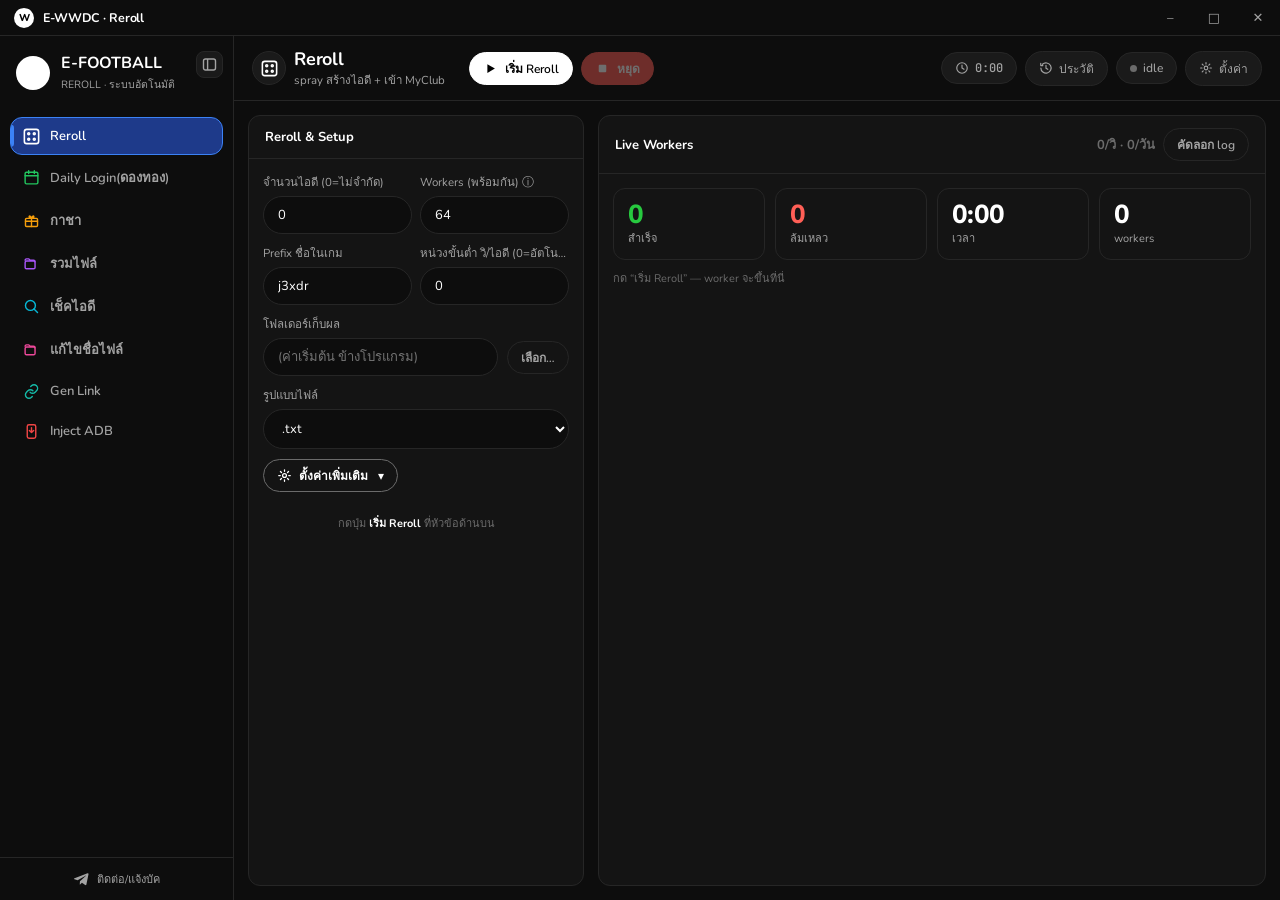
==== commit 513048b1: "reroll: auto-add proxy scheme when omitted (socks5 for 1080/9050, else http) A bare user:pass@host:p" ====
--- a/pes_api/gui/index.html
+++ b/pes_api/gui/index.html
@@ -657,7 +657,7 @@
                   <div class="field"><label>Log สูงสุด (บรรทัด/worker)</label><input id="r_logmax" type="number" value="100" min="20" max="1000"></div>
                   <div class="field"><label>&nbsp;</label><span class="hint" style="padding-top:8px">กันโปรแกรมค้างตอน log เยอะ</span></div>
                 </div>
-                <div class="field"><label title="1 proxy ต่อบรรทัด (http://user:pass@host:port หรือ socks5://host:port) — ว่าง = IP เครื่องล้วน · proxy ธรรมดา = ผสม IP บ้าน+proxy อัตโนมัติ · thordata = ขยายเป็น 3 gateway (pr/na/eu) ยิงproxyล้วน ไม่ผสมบ้าน (+~19% เร็วกว่า) · แต่ละบรรทัด = 1 สัดส่วน worker (ซ้ำเพื่อเพิ่ม) · พิมพ์ direct = ดึง IP บ้านกลับเข้า pool" style="cursor:help">Proxy — ว่าง = IP เครื่อง &#9432;</label>
+                <div class="field"><label title="1 proxy ต่อบรรทัด — ไม่ใส่ scheme ก็ได้ (เดาให้: port 1080/1081/1085/9050 = socks5, นอกนั้น http) · หรือใส่เอง http://user:pass@host:port / socks5://user:pass@host:port · ว่าง = IP เครื่องล้วน · proxy ธรรมดา = ผสม IP บ้าน+proxy อัตโนมัติ · thordata = ขยาย 3 gateway (+~19%) · แต่ละบรรทัด = 1 สัดส่วน worker (ซ้ำเพื่อเพิ่ม) · direct = ดึง IP บ้านกลับ" style="cursor:help">Proxy — ว่าง = IP เครื่อง &#9432;</label>
                   <textarea id="r_proxies" rows="2" placeholder="(ว่าง = IP เครื่องล้วน · proxy = ผสม/ขยายอัตโนมัติ)&#10;http://user:pass@host:port&#10;direct   ← ดึง IP บ้านกลับเข้า pool" style="resize:vertical;width:100%;background:var(--fieldbg);border:1px solid var(--border);border-radius:12px;padding:9px 12px;color:var(--txt);font-family:var(--mono);font-size:11px;outline:none"></textarea></div>
               </div>
               <div style="flex:1"></div>
